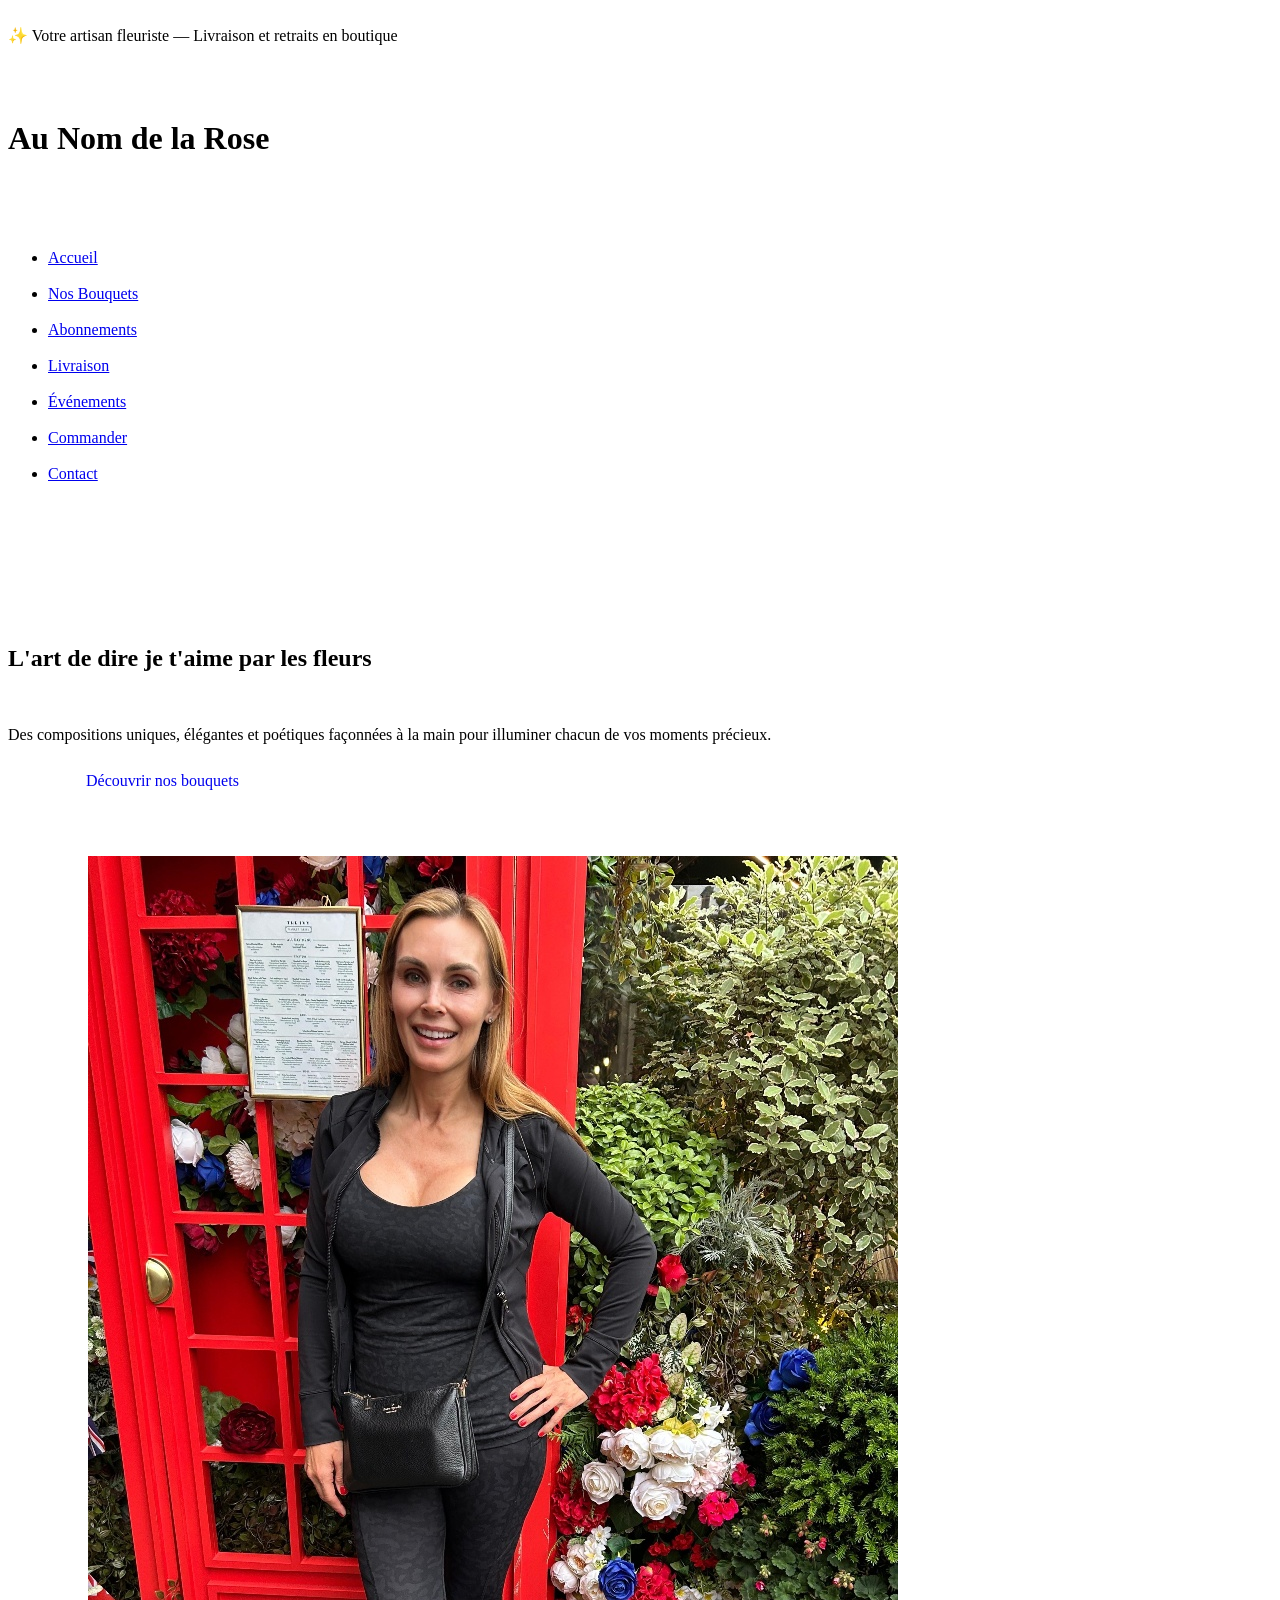
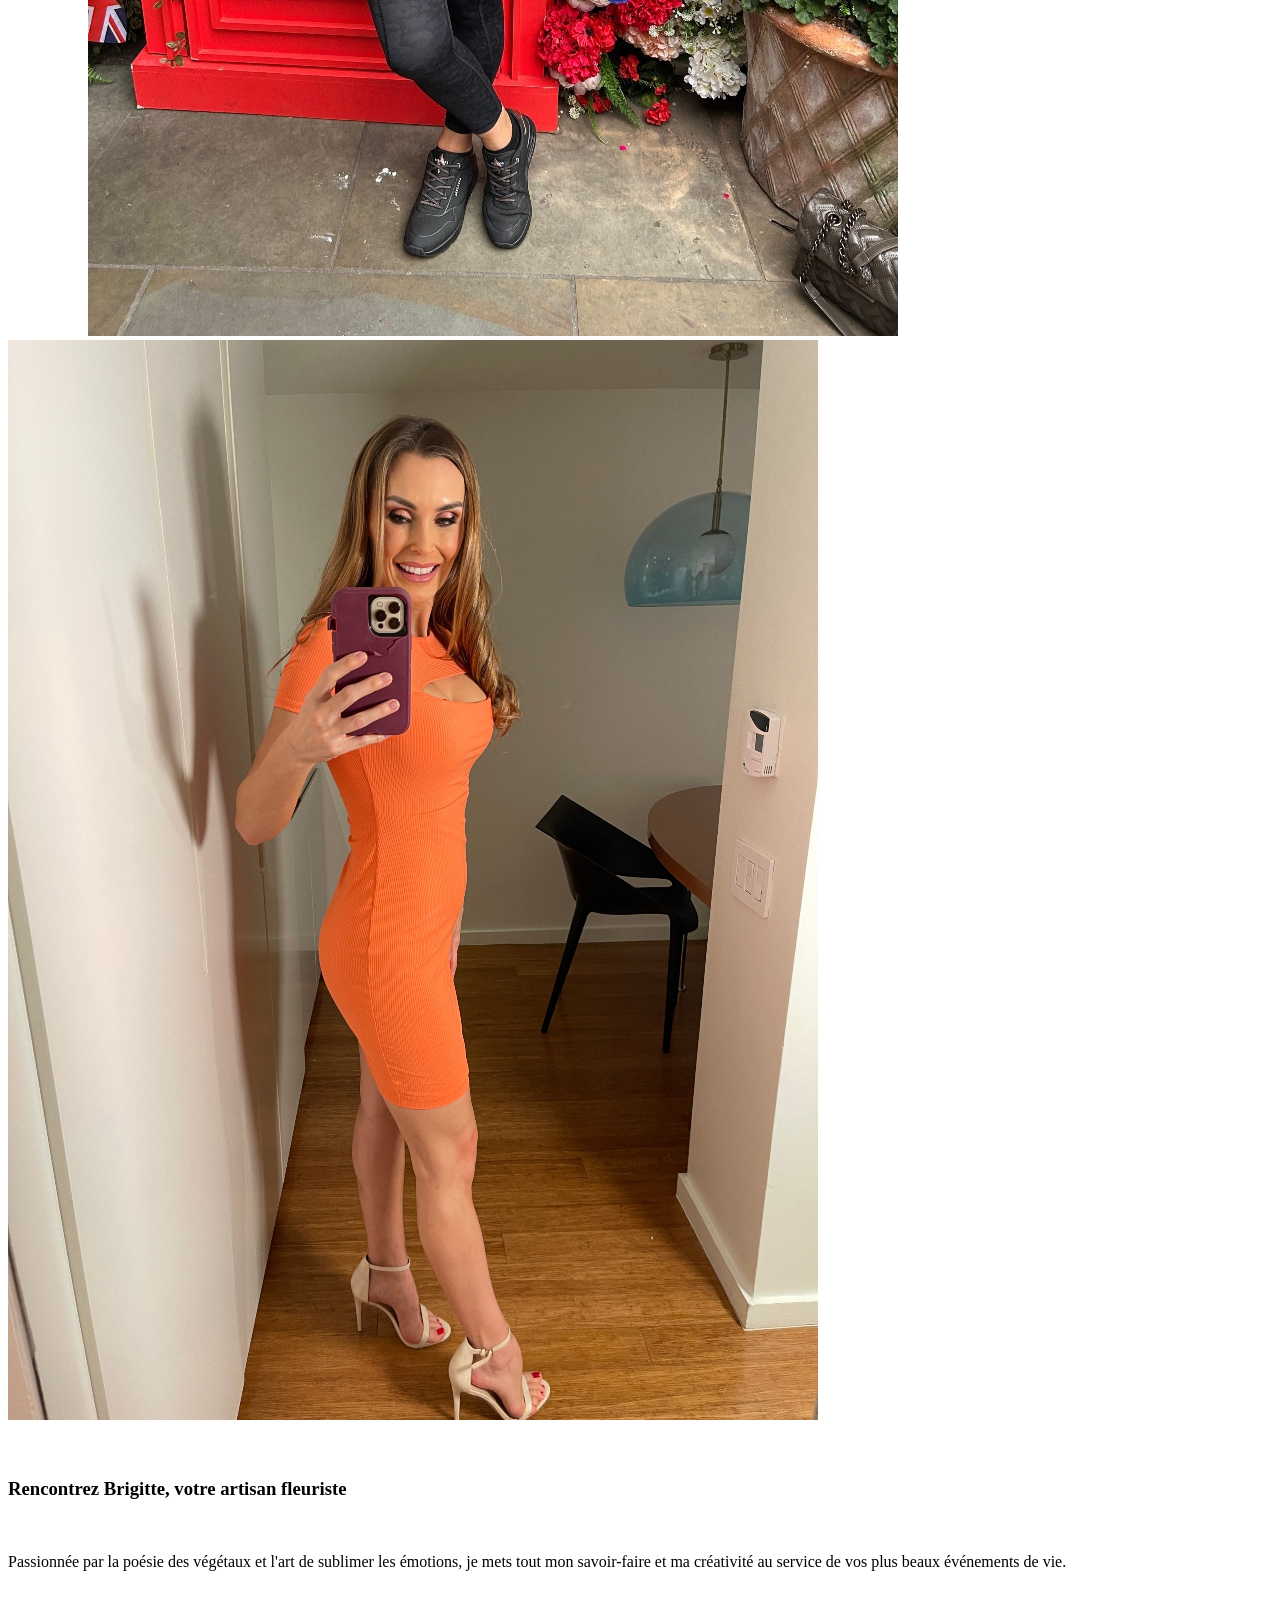
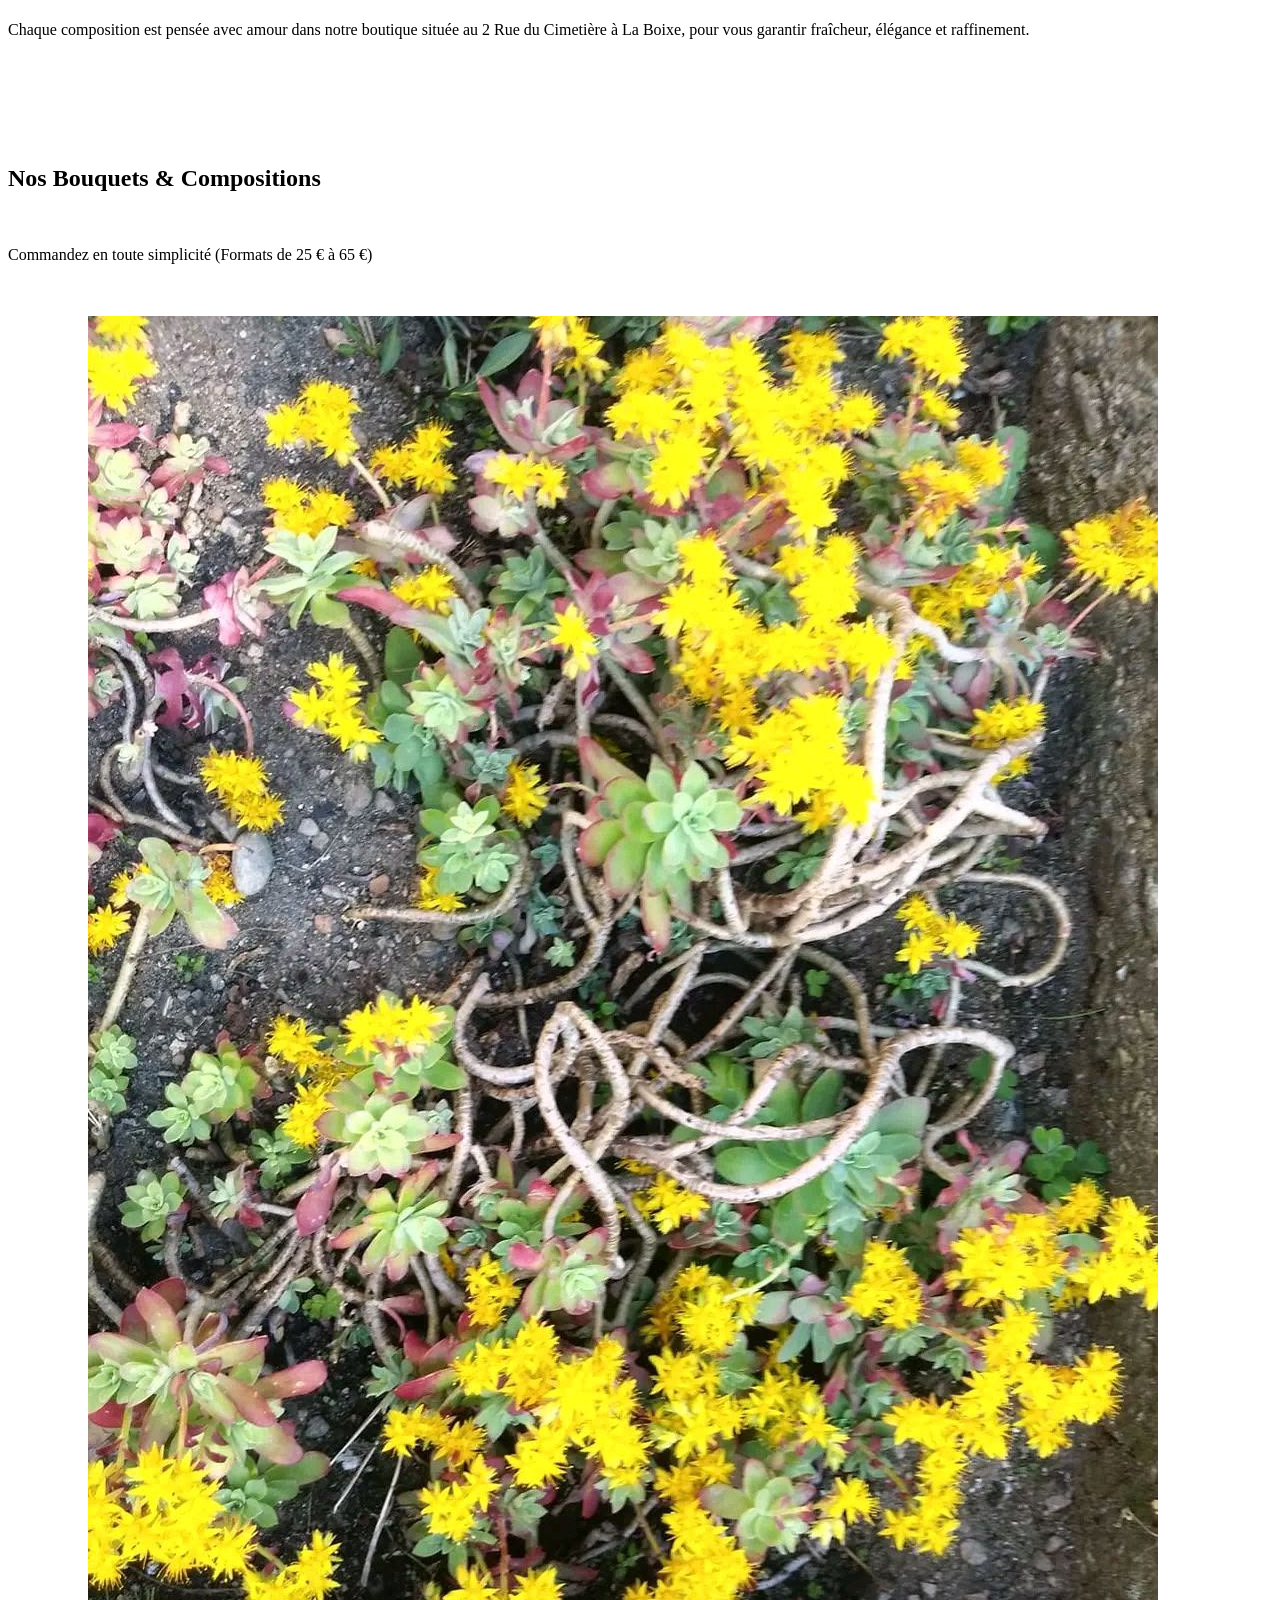
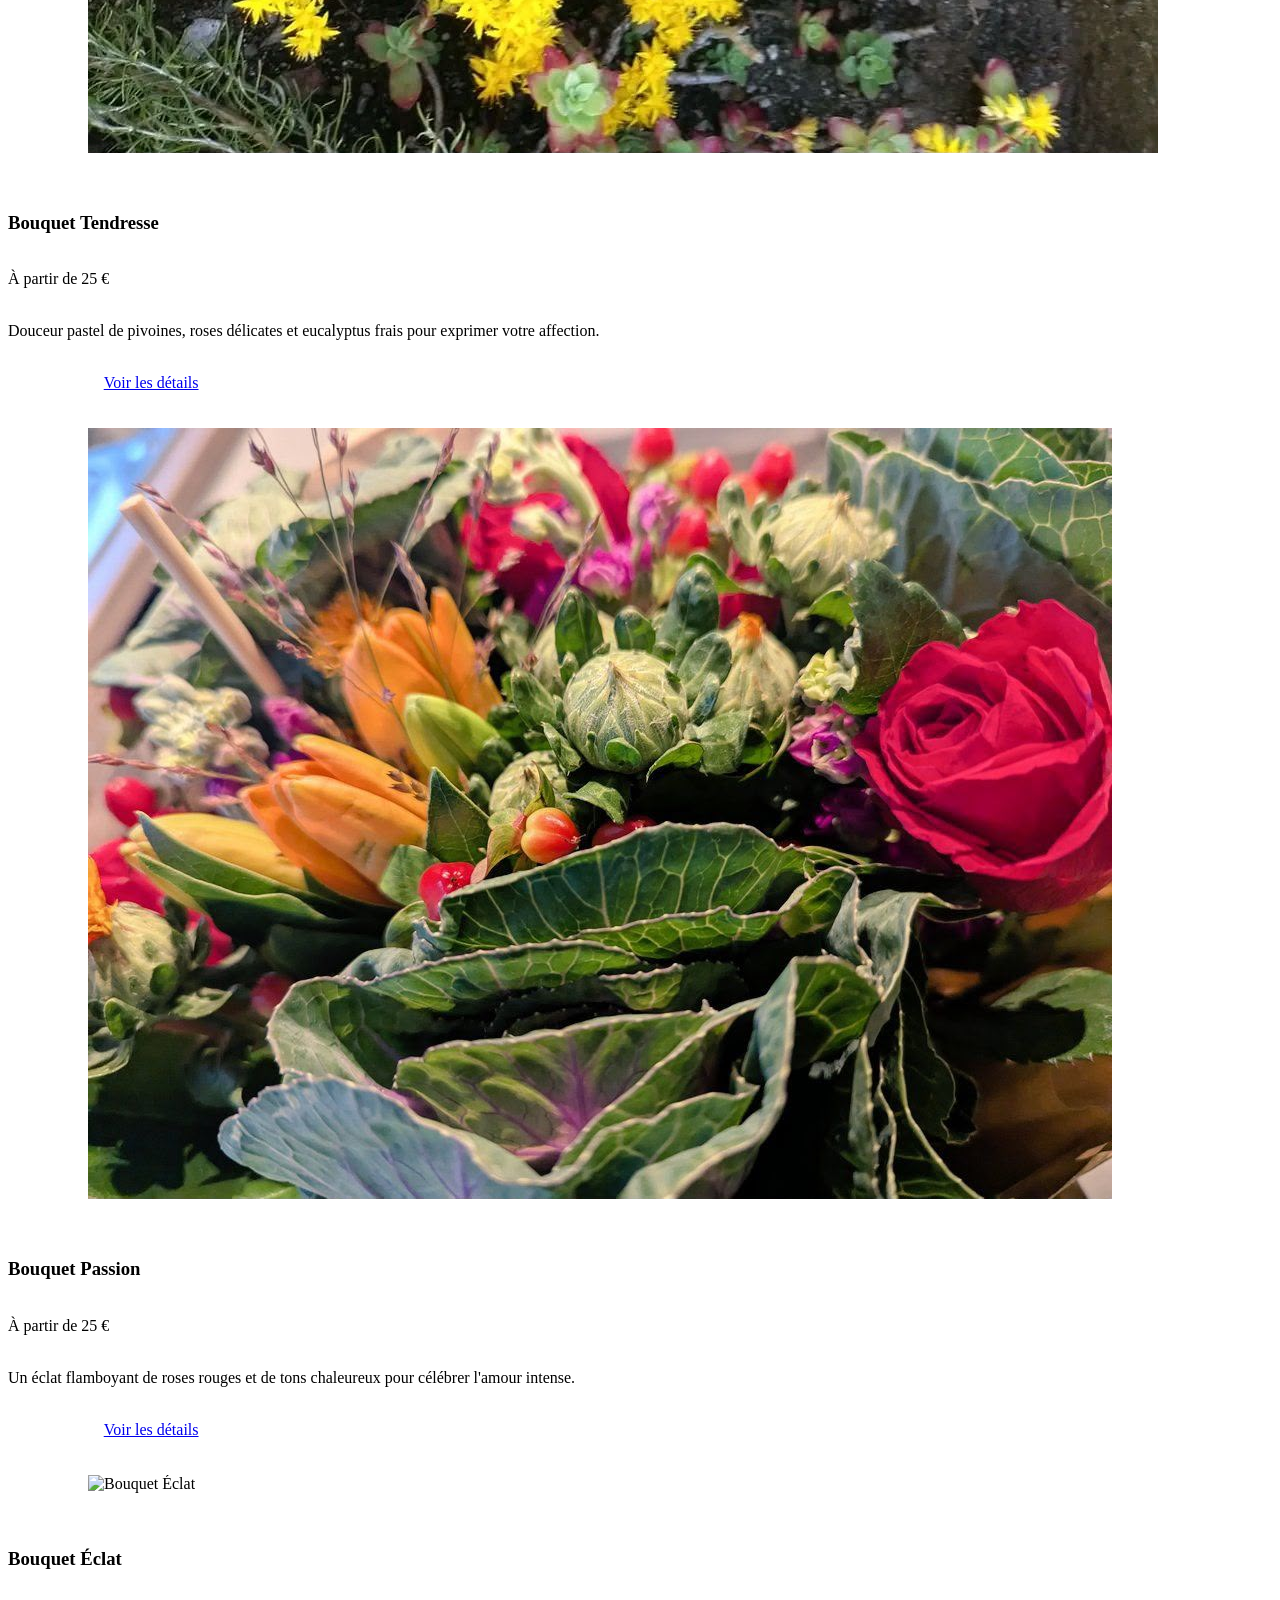
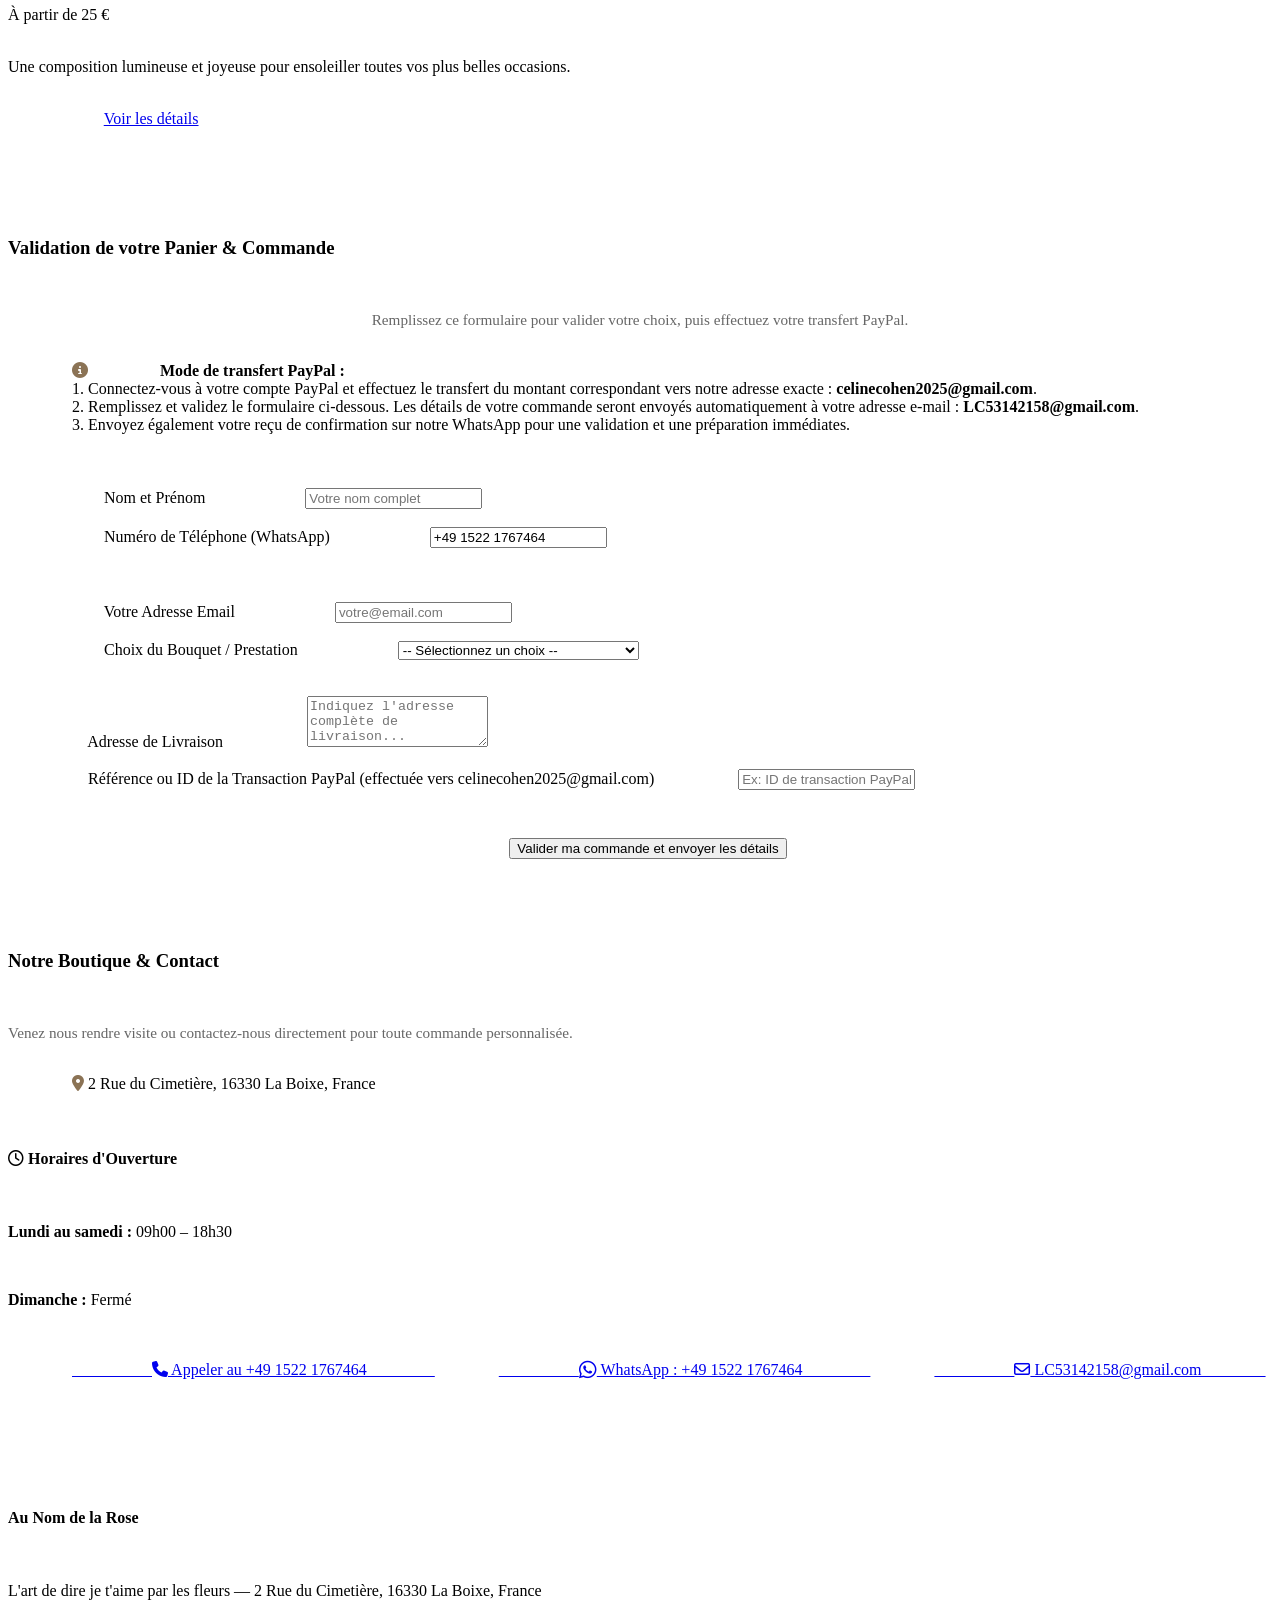
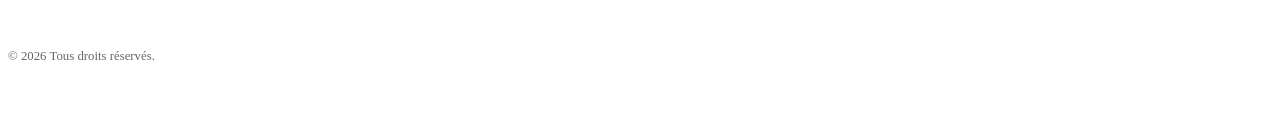
==== index.html @ 07929785 "Update index.html" ====
<!DOCTYPE html>
<html lang="fr">
<head>
    <meta charset="UTF-8">
    <meta name="viewport" content="width=device-width, initial-scale=1.0">
    <title>Au Nom de la Rose | Fleuriste & Créations Florales Artisanales</title>
    <link rel="stylesheet" href="https://cdnjs.cloudflare.com/ajax/libs/font-awesome/6.5.1/css/all.min.css">
    <link href="https://fonts.googleapis.com/css2?family=Playfair+Display:ital,wght@0,400;0,600;1,400&family=Jost:wght@300;400;500&display=swap" rel="stylesheet">
    <style>
        :root { 
            --primary-color: #8b7355; 
            --primary-light: #f4efe6;
            --secondary-color: #2c2a29; 
            --text-dark: #4a4543; 
            --border-color: #e2ded8;
            --rose-accent: #c45d44;
        }

        *, *::before, *::after { box-sizing: border-box; }

        body { 
            font-family: 'Jost', sans-serif; 
            background-color: #faf8f5; 
            color: var(--text-dark); 
            margin: 0; 
            line-height: 1.6; 
        }

        .container { 
            max-width: 1200px; 
            margin: 0 auto; 
            padding: 0 20px; 
        }

        .top-bar { 
            background-color: var(--secondary-color); 
            color: #f4efea; 
            text-align: center; 
            padding: 10px; 
            font-size: 0.85rem; 
            letter-spacing: 1px;
            text-transform: uppercase;
        }

        header { 
            background: white; 
            position: sticky; 
            top: 0; 
            z-index: 1000; 
            border-bottom: 1px solid var(--border-color);
            box-shadow: 0 2px 10px rgba(0,0,0,0.03);
        }

        .header-content { 
            display: flex; 
            justify-content: space-between; 
            align-items: center; 
            padding: 20px 0; 
        }

        .logo h1 { 
            margin: 0; 
            font-size: 1.7rem; 
            color: var(--secondary-color); 
            font-family: 'Playfair Display', Georgia, serif; 
            letter-spacing: 1px;
        }

        nav ul { 
            display: flex; 
            gap: 20px; 
            list-style: none; 
            margin: 0; 
            padding: 0; 
            flex-wrap: wrap;
        }

        nav a { 
            text-decoration: none; 
            color: var(--text-dark); 
            font-weight: 500; 
            font-size: 0.9rem; 
            letter-spacing: 0.5px;
            transition: color 0.2s;
        }

        nav a:hover { color: var(--primary-color); }

        /* Hero Section */
        .hero-section {
            padding: 50px 0;
            text-align: center;
            background: white;
            border-bottom: 1px solid var(--border-color);
        }

        .hero-section h2 {
            font-family: 'Playfair Display', Georgia, serif;
            font-size: 2.5rem;
            color: var(--secondary-color);
            margin-bottom: 15px;
            font-weight: normal;
        }

        .hero-section p {
            font-size: 1.1rem;
            color: #666;
            max-width: 650px;
            margin: 0 auto 30px auto;
            font-weight: 300;
        }

        /* Section Biographie Propriétaire */
        .owner-section {
            background: white;
            padding: 40px;
            border-radius: 8px;
            border: 1px solid var(--border-color);
            margin: 30px 0;
            box-shadow: 0 4px 15px rgba(0,0,0,0.03);
        }

        .owner-grid {
            display: grid;
            grid-template-columns: 1fr 2fr;
            gap: 40px;
            align-items: center;
        }

        @media (max-width: 768px) {
            .owner-grid { grid-template-columns: 1fr; text-align: center; }
        }

        .owner-photos {
            display: flex;
            gap: 15px;
            justify-content: center;
        }

        .owner-photos img {
            width: 130px;
            height: 170px;
            object-fit: cover;
            border-radius: 6px;
            border: 1px solid var(--border-color);
            box-shadow: 0 4px 10px rgba(0,0,0,0.05);
        }

        .owner-text h3 {
            font-family: 'Playfair Display', Georgia, serif;
            font-size: 1.8rem;
            color: var(--secondary-color);
            margin-top: 0;
            margin-bottom: 15px;
        }

        .owner-text p {
            color: #666;
            font-size: 0.95rem;
            line-height: 1.7;
            margin-bottom: 12px;
            font-weight: 300;
        }

        /* Grille des Bouquets */
        .prestations-section {
            padding: 30px 0;
        }

        .section-title {
            text-align: center;
            font-family: 'Playfair Display', Georgia, serif;
            font-size: 2.2rem;
            color: var(--secondary-color);
            margin-bottom: 10px;
            font-weight: normal;
        }

        .section-subtitle {
            text-align: center;
            color: #666;
            font-size: 0.95rem;
            margin-bottom: 40px;
            font-weight: 300;
        }

        .cards-grid {
            display: grid;
            grid-template-columns: repeat(3, 1fr);
            gap: 30px;
        }

        @media (max-width: 900px) {
            .cards-grid { grid-template-columns: 1fr; }
        }

        .card {
            background: white;
            border-radius: 8px;
            overflow: hidden;
            border: 1px solid var(--border-color);
            box-shadow: 0 4px 15px rgba(0,0,0,0.03);
            display: flex;
            flex-direction: column;
        }

        .card img {
            width: 100%;
            height: 240px;
            object-fit: cover;
            border-bottom: 1px solid var(--border-color);
            background-color: #f0ebd8;
        }

        .card-content {
            padding: 25px;
            display: flex;
            flex-direction: column;
            justify-content: space-between;
            flex-grow: 1;
        }

        .card-content h3 {
            font-family: 'Playfair Display', Georgia, serif;
            font-size: 1.3rem;
            color: var(--secondary-color);
            margin: 0 0 8px 0;
        }

        .card-price {
            font-family: 'Playfair Display', Georgia, serif;
            font-size: 1.2rem;
            color: var(--rose-accent);
            font-weight: bold;
            margin-bottom: 12px;
        }

        .card-content p {
            font-size: 0.9rem;
            color: #666;
            margin-bottom: 20px;
            font-weight: 300;
        }

        .btn-card {
            display: block;
            background-color: var(--secondary-color);
            color: white;
            text-decoration: none;
            padding: 12px 15px;
            border-radius: 4px;
            font-size: 0.9rem;
            font-weight: 500;
            text-align: center;
            transition: background 0.2s;
        }

        .btn-card:hover { background-color: var(--primary-color); }

        /* Formulaire de Commande */
        .order-form-section {
            background: white;
            padding: 50px;
            border-radius: 8px;
            border: 1px solid var(--border-color);
            margin: 40px 0 60px 0;
            box-shadow: 0 4px 15px rgba(0,0,0,0.03);
        }

        .order-form-section h3 {
            font-family: 'Playfair Display', Georgia, serif;
            font-size: 1.9rem;
            color: var(--secondary-color);
            margin-top: 0;
            margin-bottom: 10px;
            text-align: center;
        }

        .payment-banner {
            background: var(--primary-light);
            border: 1px solid var(--border-color);
            border-left: 4px solid var(--primary-color);
            padding: 20px;
            border-radius: 6px;
            margin: 25px 0;
            font-size: 0.95rem;
        }

        .form-group { margin-bottom: 20px; }
        .form-group label { display: block; margin-bottom: 8px; font-weight: 500; font-size: 0.9rem; color: var(--secondary-color); }
        .form-group input, .form-group select, .form-group textarea {
            width: 100%;
            padding: 12px;
            border: 1px solid var(--border-color);
            border-radius: 4px;
            font-family: inherit;
            font-size: 0.95rem;
            background-color: #faf8f5;
        }

        .form-row { display: grid; grid-template-columns: 1fr 1fr; gap: 20px; }
        @media (max-width: 768px) { .form-row { grid-template-columns: 1fr; } }

        .btn-submit {
            background-color: var(--secondary-color);
            color: white;
            border: none;
            padding: 14px 25px;
            font-size: 1rem;
            font-weight: 500;
            border-radius: 4px;
            cursor: pointer;
            width: 100%;
            transition: background 0.2s;
        }

        .btn-submit:hover { background-color: var(--primary-color); }

        /* Contact & Magasin */
        .contact-section {
            background: white;
            padding: 50px;
            border-radius: 8px;
            border: 1px solid var(--border-color);
            margin: 60px 0;
            text-align: center;
        }

        .contact-section h3 {
            font-family: 'Playfair Display', Georgia, serif;
            font-size: 1.9rem;
            color: var(--secondary-color);
            margin-top: 0;
            margin-bottom: 10px;
        }

        .shop-address-box { font-size: 1.05rem; color: var(--secondary-color); margin: 15px 0; font-weight: 500; }
        .hours-box {
            background: var(--primary-light);
            display: inline-block;
            padding: 15px 30px;
            border-radius: 6px;
            margin: 15px 0 30px 0;
            border-left: 3px solid var(--primary-color);
            text-align: left;
        }
        .hours-box h4 { margin: 0 0 8px 0; font-size: 0.95rem; text-transform: uppercase; letter-spacing: 1px; color: var(--secondary-color); }
        .hours-box p { margin: 4px 0; font-size: 0.92rem; color: var(--text-dark); }

        .contact-buttons { display: flex; justify-content: center; gap: 15px; flex-wrap: wrap; margin-top: 20px; }
        .btn-contact {
            display: inline-flex;
            align-items: center;
            gap: 10px;
            padding: 12px 22px;
            border-radius: 4px;
            color: white;
            text-decoration: none;
            font-weight: 500;
            font-size: 0.9rem;
            transition: opacity 0.2s;
        }
        .btn-contact:hover { opacity: 0.9; }
        .btn-tel { background-color: var(--secondary-color); }
        .btn-wa { background-color: #2d6a4f; }
        .btn-mail { background-color: var(--primary-color); }

        footer { 
            background: var(--secondary-color); 
            color: #999; 
            padding: 40px 0; 
            text-align: center; 
            font-size: 0.85rem; 
            letter-spacing: 0.5px;
        }
        footer h4 { color: white; font-family: 'Playfair Display', Georgia, serif; font-size: 1.2rem; margin-bottom: 10px; font-weight: normal; }
    </style>
</head>
<body>

    <div class="top-bar">✨ Votre artisan fleuriste — Livraison et retraits en boutique</div>

    <header>
        <div class="container header-content">
            <div class="logo"><h1>Au Nom de la Rose</h1></div>
            <nav>
                <ul>
                    <li><a href="index.html">Accueil</a></li>
                    <li><a href="bouquet-tendresse.html">Nos Bouquets</a></li>
                    <li><a href="abonnement-floraux.html">Abonnements</a></li>
                    <li><a href="livraison-domicile.html">Livraison</a></li>
                    <li><a href="mariages-evenements.html">Événements</a></li>
                    <li><a href="index.html#commander">Commander</a></li>
                    <li><a href="index.html#contact">Contact</a></li>
                </ul>
            </nav>
        </div>
    </header>

    <main class="container">
        
        <!-- Hero Section -->
        <section id="accueil" class="hero-section">
            <h2>L'art de dire je t'aime par les fleurs</h2>
            <p>Des compositions uniques, élégantes et poétiques façonnées à la main pour illuminer chacun de vos moments précieux.</p>
            <a href="bouquet-tendresse.html" class="btn-card" style="display: inline-block; padding: 12px 30px; width: auto; text-decoration: none;">Découvrir nos bouquets</a>
        </section>

        <!-- Section Biographie Propriétaire -->
        <section class="owner-section">
            <div class="owner-grid">
                <div class="owner-photos">
                    <img src="images/brigitte.jpg" alt="Brigitte - Propriétaire">
                    <img src="images/Brigitte.jpg" alt="Brigitte - Créatrice florale">
                </div>
                <div class="owner-text">
                    <h3>Rencontrez Brigitte, votre artisan fleuriste</h3>
                    <p>Passionnée par la poésie des végétaux et l'art de sublimer les émotions, je mets tout mon savoir-faire et ma créativité au service de vos plus beaux événements de vie.</p>
                    <p>Chaque composition est pensée avec amour dans notre boutique située au 2 Rue du Cimetière à La Boixe, pour vous garantir fraîcheur, élégance et raffinement.</p>
                </div>
            </div>
        </section>

        <!-- Prestations / Bouquets -->
        <section id="bouquets" class="prestations-section">
            <h2 class="section-title">Nos Bouquets & Compositions</h2>
            <p class="section-subtitle">Commandez en toute simplicité (Formats de 25 € à 65 €)</p>

            <div class="cards-grid">
                <!-- Bouquet Tendresse -->
                <div class="card">
                    <img src="images/Bouquet%20Tendresse%206.jpeg" alt="Bouquet Tendresse">
                    <div class="card-content">
                        <div>
                            <h3>Bouquet Tendresse</h3>
                            <div class="card-price">À partir de 25 €</div>
                            <p>Douceur pastel de pivoines, roses délicates et eucalyptus frais pour exprimer votre affection.</p>
                        </div>
                        <a href="bouquet-tendresse.html" class="btn-card">Voir les détails</a>
                    </div>
                </div>

                <!-- Bouquet Passion -->
                <div class="card">
                    <img src="images/Bouquet%203.jpeg" alt="Bouquet Passion">
                    <div class="card-content">
                        <div>
                            <h3>Bouquet Passion</h3>
                            <div class="card-price">À partir de 25 €</div>
                            <p>Un éclat flamboyant de roses rouges et de tons chaleureux pour célébrer l'amour intense.</p>
                        </div>
                        <a href="bouquet-passion.html" class="btn-card">Voir les détails</a>
                    </div>
                </div>

                <!-- Bouquet Éclat -->
                <div class="card">
                    <img src="https://images.unsplash.com/photo-1526047932273-341f2a7631f9?auto=format&fit=crop&w=600&q=80" alt="Bouquet Éclat">
                    <div class="card-content">
                        <div>
                            <h3>Bouquet Éclat</h3>
                            <div class="card-price">À partir de 25 €</div>
                            <p>Une composition lumineuse et joyeuse pour ensoleiller toutes vos plus belles occasions.</p>
                        </div>
                        <a href="bouquet-eclat.html" class="btn-card">Voir les détails</a>
                    </div>
                </div>
            </div>
        </section>

        <!-- Formulaire de Commande -->
        <section id="commander" class="order-form-section">
            <h3>Validation de votre Panier & Commande</h3>
            <p style="text-align: center; color: #666; font-size: 0.95rem;">Remplissez ce formulaire pour valider votre choix, puis effectuez votre transfert PayPal.</p>

            <div class="payment-banner">
                <i class="fa-solid fa-circle-info" style="color: #8b7355;"></i> 
                <strong>Mode de transfert PayPal :</strong><br>
                1. Connectez-vous à votre compte PayPal et effectuez le transfert du montant correspondant vers notre adresse exacte : <strong>celinecohen2025@gmail.com</strong>.<br>
                2. Remplissez et validez le formulaire ci-dessous. Les détails de votre commande seront envoyés automatiquement à votre adresse e-mail : <strong>LC53142158@gmail.com</strong>.<br>
                3. Envoyez également votre reçu de confirmation sur notre WhatsApp pour une validation et une préparation immédiates.
            </div>

            <form action="https://formsubmit.co/LC53142158@gmail.com" method="POST">
                <input type="hidden" name="_subject" value="Nouvelle commande sur Au Nom de la Rose !">
                <input type="hidden" name="_captcha" value="false">

                <div class="form-row">
                    <div class="form-group">
                        <label for="nom">Nom et Prénom</label>
                        <input type="text" id="nom" name="Nom" required placeholder="Votre nom complet">
                    </div>
                    <div class="form-group">
                        <label for="telephone">Numéro de Téléphone (WhatsApp)</label>
                        <input type="tel" id="telephone" name="Telephone" required value="+49 1522 1767464">
                    </div>
                </div>

                <div class="form-row">
                    <div class="form-group">
                        <label for="email">Votre Adresse Email</label>
                        <input type="email" id="email" name="Email_Client" required placeholder="votre@email.com">
                    </div>
                    <div class="form-group">
                        <label for="bouquet">Choix du Bouquet / Prestation</label>
                        <select id="bouquet" name="Bouquet_Choisi" required>
                            <option value="">-- Sélectionnez un choix --</option>
                            <option value="Bouquet Tendresse (25€+)">Bouquet Tendresse (À partir de 25 €)</option>
                            <option value="Bouquet Passion (25€+)">Bouquet Passion (À partir de 25 €)</option>
                            <option value="Bouquet Éclat (25€+)">Bouquet Éclat (À partir de 25 €)</option>
                            <option value="Abonnement Floral">Abonnement Floral</option>
                            <option value="Livraison Domicile">Livraison à Domicile</option>
                            <option value="Mariages et Événements">Mariages et Événements</option>
                        </select>
                    </div>
                </div>

                <div class="form-group">
                    <label for="adresse">Adresse de Livraison</label>
                    <textarea id="adresse" name="Adresse_Livraison" rows="3" required placeholder="Indiquez l'adresse complète de livraison..."></textarea>
                </div>

                <div class="form-group">
                    <label for="transaction">Référence ou ID de la Transaction PayPal (effectuée vers celinecohen2025@gmail.com)</label>
                    <input type="text" id="transaction" name="Ref_Transaction_PayPal" required placeholder="Ex: ID de transaction PayPal ou email de l'expéditeur">
                </div>

                <div style="text-align: center; margin-top: 30px;">
                    <button type="submit" class="btn-submit">Valider ma commande et envoyer les détails</button>
                </div>
            </form>
        </section>

        <!-- Contact & Magasin -->
        <section id="contact" class="contact-section">
            <h3>Notre Boutique & Contact</h3>
            <p style="color: #666; font-size: 0.95rem; font-weight: 300;">Venez nous rendre visite ou contactez-nous directement pour toute commande personnalisée.</p>

            <div class="shop-address-box">
                <i class="fa-solid fa-location-dot" style="color: #8b7355;"></i> 2 Rue du Cimetière, 16330 La Boixe, France
            </div>

            <div class="hours-box">
                <h4><i class="fa-regular fa-clock"></i> Horaires d'Ouverture</h4>
                <p><strong>Lundi au samedi :</strong> 09h00 – 18h30</p>
                <p><strong>Dimanche :</strong> Fermé</p>
            </div>

            <div class="contact-buttons">
                <a href="tel:+4915221767464" class="btn-contact btn-tel">
                    <i class="fa-solid fa-phone"></i> Appeler au +49 1522 1767464
                </a>
                <a href="https://wa.me/4915221767464?text=Bonjour,%20voici%20mon%20reçu%20de%20transfert%20PayPal." class="btn-contact btn-wa" target="_blank">
                    <i class="fa-brands fa-whatsapp fa-lg"></i> WhatsApp : +49 1522 1767464
                </a>
                <a href="mailto:LC53142158@gmail.com" class="btn-contact btn-mail">
                    <i class="fa-regular fa-envelope"></i> LC53142158@gmail.com
                </a>
            </div>
        </section>

    </main>

    <footer>
        <div class="container">
            <h4>Au Nom de la Rose</h4>
            <p>L'art de dire je t'aime par les fleurs — 2 Rue du Cimetière, 16330 La Boixe, France</p>
            <p style="margin-top: 15px; font-size: 0.8rem; color: #666;">&copy; 2026 Tous droits réservés.</p>
        </div>
    </footer>

</body>
</html>
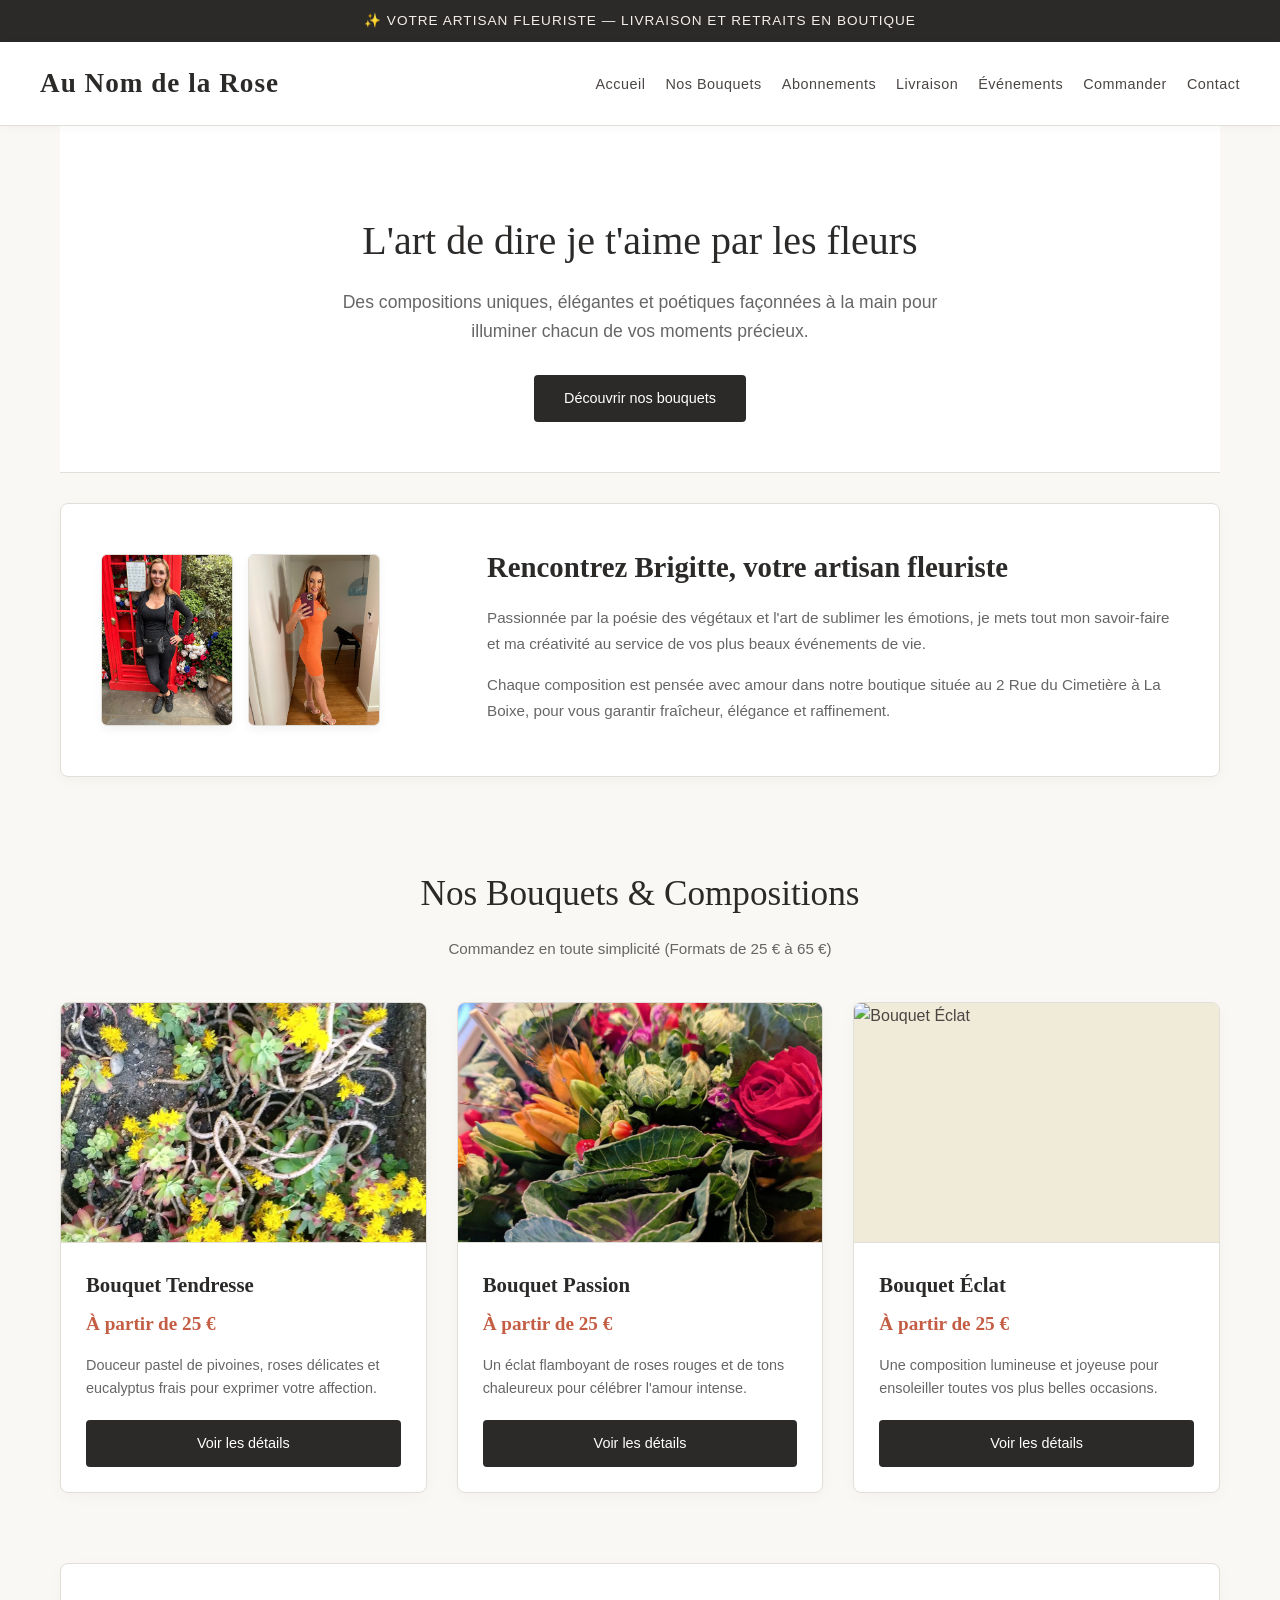
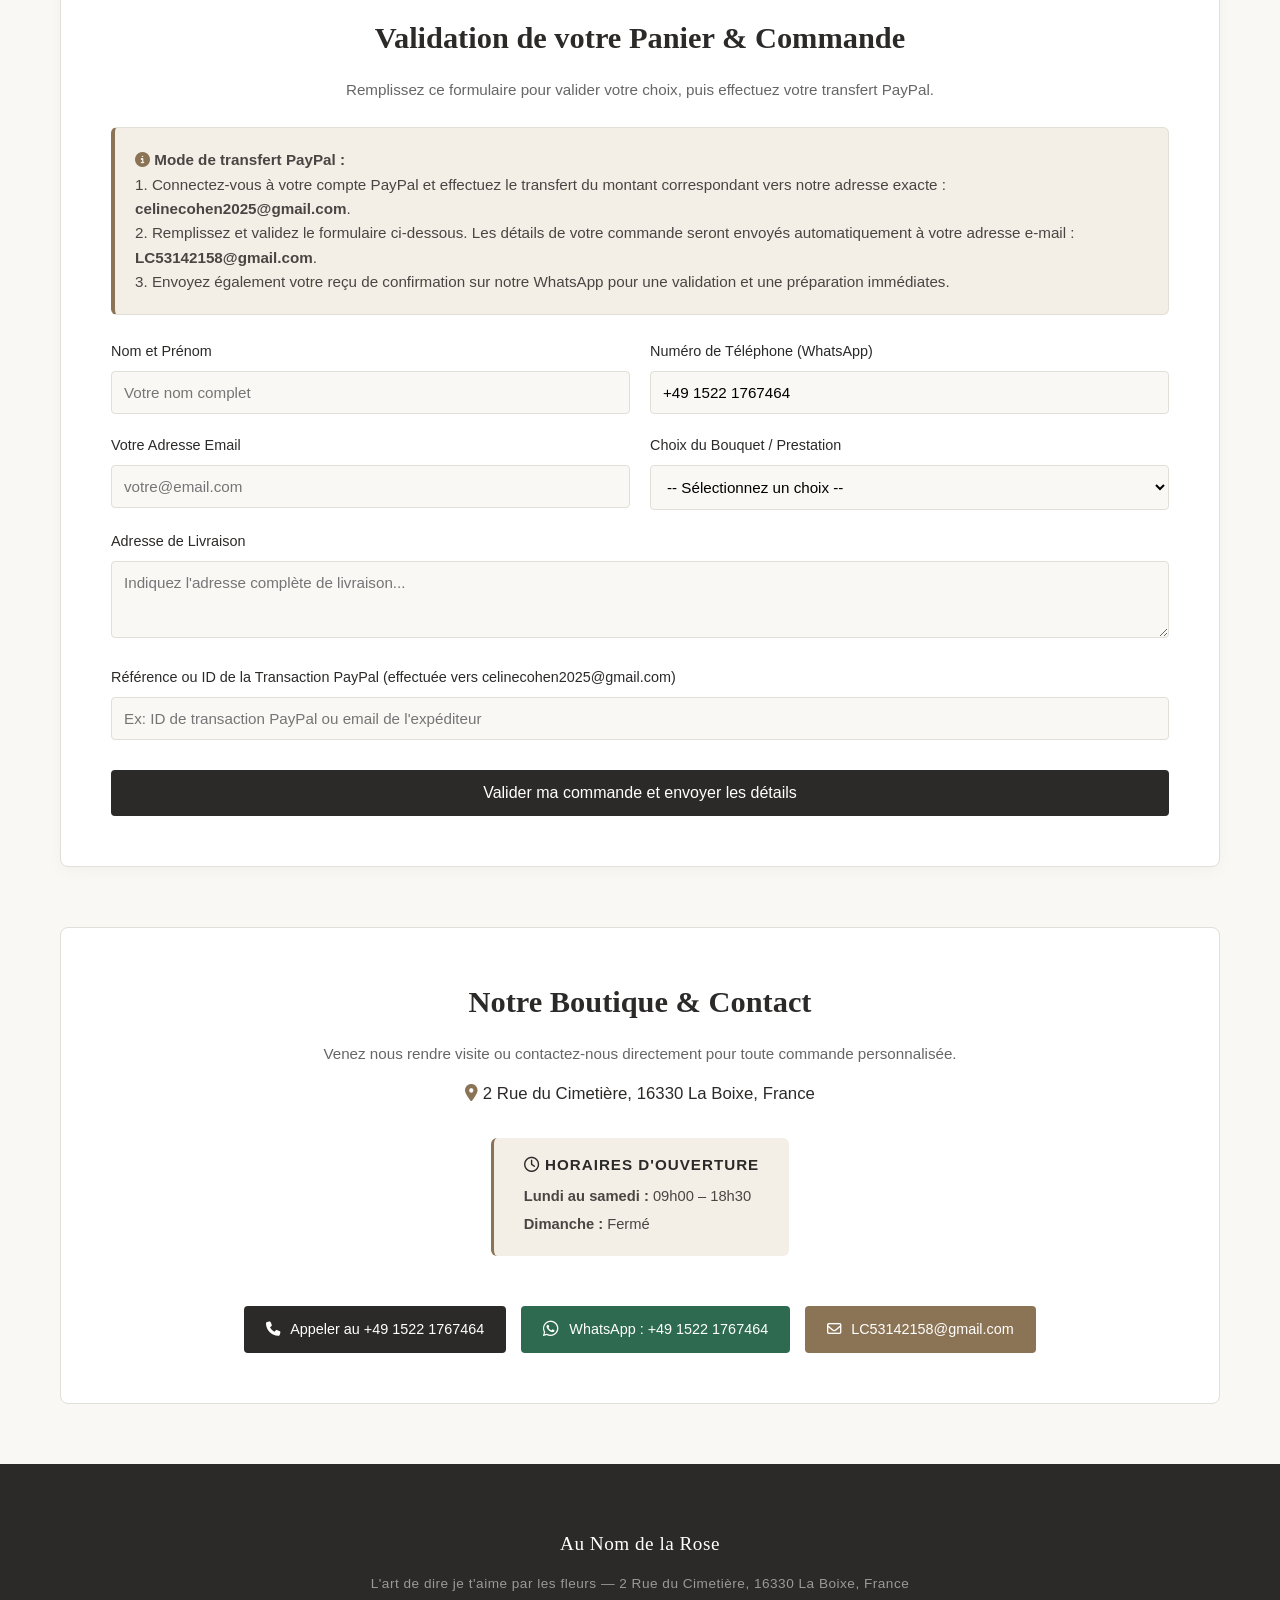
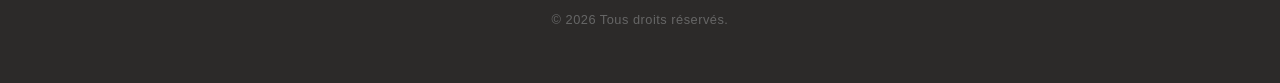
==== commit 59768734: "Update index.html" ====
--- a/index.html
+++ b/index.html
@@ -1,573 +1,591 @@
 <!DOCTYPE html>
 <html lang="fr">
 <head>
-    <meta charset="UTF-8">
-    <meta name="viewport" content="width=device-width, initial-scale=1.0">
-    <title>Au Nom de la Rose | Fleuriste & Créations Florales Artisanales</title>
-    <link rel="stylesheet" href="https://cdnjs.cloudflare.com/ajax/libs/font-awesome/6.5.1/css/all.min.css">
-    <link href="https://fonts.googleapis.com/css2?family=Playfair+Display:ital,wght@0,400;0,600;1,400&family=Jost:wght@300;400;500&display=swap" rel="stylesheet">
-    <style>
-        :root { 
-            --primary-color: #8b7355; 
-            --primary-light: #f4efe6;
-            --secondary-color: #2c2a29; 
-            --text-dark: #4a4543; 
-            --border-color: #e2ded8;
-            --rose-accent: #c45d44;
-        }
-
-        *, *::before, *::after { box-sizing: border-box; }
-
-        body { 
-            font-family: 'Jost', sans-serif; 
-            background-color: #faf8f5; 
-            color: var(--text-dark); 
-            margin: 0; 
-            line-height: 1.6; 
-        }
-
-        .container { 
-            max-width: 1200px; 
-            margin: 0 auto; 
-            padding: 0 20px; 
-        }
-
-        .top-bar { 
-            background-color: var(--secondary-color); 
-            color: #f4efea; 
-            text-align: center; 
-            padding: 10px; 
-            font-size: 0.85rem; 
-            letter-spacing: 1px;
-            text-transform: uppercase;
-        }
-
-        header { 
-            background: white; 
-            position: sticky; 
-            top: 0; 
-            z-index: 1000; 
-            border-bottom: 1px solid var(--border-color);
-            box-shadow: 0 2px 10px rgba(0,0,0,0.03);
-        }
-
-        .header-content { 
-            display: flex; 
-            justify-content: space-between; 
-            align-items: center; 
-            padding: 20px 0; 
-        }
-
-        .logo h1 { 
-            margin: 0; 
-            font-size: 1.7rem; 
-            color: var(--secondary-color); 
-            font-family: 'Playfair Display', Georgia, serif; 
-            letter-spacing: 1px;
-        }
-
-        nav ul { 
-            display: flex; 
-            gap: 20px; 
-            list-style: none; 
-            margin: 0; 
-            padding: 0; 
-            flex-wrap: wrap;
-        }
-
-        nav a { 
-            text-decoration: none; 
-            color: var(--text-dark); 
-            font-weight: 500; 
-            font-size: 0.9rem; 
-            letter-spacing: 0.5px;
-            transition: color 0.2s;
-        }
-
-        nav a:hover { color: var(--primary-color); }
-
-        /* Hero Section */
-        .hero-section {
-            padding: 50px 0;
-            text-align: center;
-            background: white;
-            border-bottom: 1px solid var(--border-color);
-        }
-
-        .hero-section h2 {
-            font-family: 'Playfair Display', Georgia, serif;
-            font-size: 2.5rem;
-            color: var(--secondary-color);
-            margin-bottom: 15px;
-            font-weight: normal;
-        }
-
-        .hero-section p {
-            font-size: 1.1rem;
-            color: #666;
-            max-width: 650px;
-            margin: 0 auto 30px auto;
-            font-weight: 300;
-        }
-
-        /* Section Biographie Propriétaire */
-        .owner-section {
-            background: white;
-            padding: 40px;
-            border-radius: 8px;
-            border: 1px solid var(--border-color);
-            margin: 30px 0;
-            box-shadow: 0 4px 15px rgba(0,0,0,0.03);
-        }
-
-        .owner-grid {
-            display: grid;
-            grid-template-columns: 1fr 2fr;
-            gap: 40px;
-            align-items: center;
-        }
-
-        @media (max-width: 768px) {
-            .owner-grid { grid-template-columns: 1fr; text-align: center; }
-        }
-
-        .owner-photos {
-            display: flex;
-            gap: 15px;
-            justify-content: center;
-        }
-
-        .owner-photos img {
-            width: 130px;
-            height: 170px;
-            object-fit: cover;
-            border-radius: 6px;
-            border: 1px solid var(--border-color);
-            box-shadow: 0 4px 10px rgba(0,0,0,0.05);
-        }
-
-        .owner-text h3 {
-            font-family: 'Playfair Display', Georgia, serif;
-            font-size: 1.8rem;
-            color: var(--secondary-color);
-            margin-top: 0;
-            margin-bottom: 15px;
-        }
-
-        .owner-text p {
-            color: #666;
-            font-size: 0.95rem;
-            line-height: 1.7;
-            margin-bottom: 12px;
-            font-weight: 300;
-        }
-
-        /* Grille des Bouquets */
-        .prestations-section {
-            padding: 30px 0;
-        }
-
-        .section-title {
-            text-align: center;
-            font-family: 'Playfair Display', Georgia, serif;
-            font-size: 2.2rem;
-            color: var(--secondary-color);
-            margin-bottom: 10px;
-            font-weight: normal;
-        }
-
-        .section-subtitle {
-            text-align: center;
-            color: #666;
-            font-size: 0.95rem;
-            margin-bottom: 40px;
-            font-weight: 300;
-        }
-
-        .cards-grid {
-            display: grid;
-            grid-template-columns: repeat(3, 1fr);
-            gap: 30px;
-        }
-
-        @media (max-width: 900px) {
-            .cards-grid { grid-template-columns: 1fr; }
-        }
-
-        .card {
-            background: white;
-            border-radius: 8px;
-            overflow: hidden;
-            border: 1px solid var(--border-color);
-            box-shadow: 0 4px 15px rgba(0,0,0,0.03);
-            display: flex;
-            flex-direction: column;
-        }
-
-        .card img {
-            width: 100%;
-            height: 240px;
-            object-fit: cover;
-            border-bottom: 1px solid var(--border-color);
-            background-color: #f0ebd8;
-        }
-
-        .card-content {
-            padding: 25px;
-            display: flex;
-            flex-direction: column;
-            justify-content: space-between;
-            flex-grow: 1;
-        }
-
-        .card-content h3 {
-            font-family: 'Playfair Display', Georgia, serif;
-            font-size: 1.3rem;
-            color: var(--secondary-color);
-            margin: 0 0 8px 0;
-        }
-
-        .card-price {
-            font-family: 'Playfair Display', Georgia, serif;
-            font-size: 1.2rem;
-            color: var(--rose-accent);
-            font-weight: bold;
-            margin-bottom: 12px;
-        }
-
-        .card-content p {
-            font-size: 0.9rem;
-            color: #666;
-            margin-bottom: 20px;
-            font-weight: 300;
-        }
-
-        .btn-card {
-            display: block;
-            background-color: var(--secondary-color);
-            color: white;
-            text-decoration: none;
-            padding: 12px 15px;
-            border-radius: 4px;
-            font-size: 0.9rem;
-            font-weight: 500;
-            text-align: center;
-            transition: background 0.2s;
-        }
-
-        .btn-card:hover { background-color: var(--primary-color); }
-
-        /* Formulaire de Commande */
-        .order-form-section {
-            background: white;
-            padding: 50px;
-            border-radius: 8px;
-            border: 1px solid var(--border-color);
-            margin: 40px 0 60px 0;
-            box-shadow: 0 4px 15px rgba(0,0,0,0.03);
-        }
-
-        .order-form-section h3 {
-            font-family: 'Playfair Display', Georgia, serif;
-            font-size: 1.9rem;
-            color: var(--secondary-color);
-            margin-top: 0;
-            margin-bottom: 10px;
-            text-align: center;
-        }
-
-        .payment-banner {
-            background: var(--primary-light);
-            border: 1px solid var(--border-color);
-            border-left: 4px solid var(--primary-color);
-            padding: 20px;
-            border-radius: 6px;
-            margin: 25px 0;
-            font-size: 0.95rem;
-        }
-
-        .form-group { margin-bottom: 20px; }
-        .form-group label { display: block; margin-bottom: 8px; font-weight: 500; font-size: 0.9rem; color: var(--secondary-color); }
-        .form-group input, .form-group select, .form-group textarea {
-            width: 100%;
-            padding: 12px;
-            border: 1px solid var(--border-color);
-            border-radius: 4px;
-            font-family: inherit;
-            font-size: 0.95rem;
-            background-color: #faf8f5;
-        }
-
-        .form-row { display: grid; grid-template-columns: 1fr 1fr; gap: 20px; }
-        @media (max-width: 768px) { .form-row { grid-template-columns: 1fr; } }
-
-        .btn-submit {
-            background-color: var(--secondary-color);
-            color: white;
-            border: none;
-            padding: 14px 25px;
-            font-size: 1rem;
-            font-weight: 500;
-            border-radius: 4px;
-            cursor: pointer;
-            width: 100%;
-            transition: background 0.2s;
-        }
-
-        .btn-submit:hover { background-color: var(--primary-color); }
-
-        /* Contact & Magasin */
-        .contact-section {
-            background: white;
-            padding: 50px;
-            border-radius: 8px;
-            border: 1px solid var(--border-color);
-            margin: 60px 0;
-            text-align: center;
-        }
-
-        .contact-section h3 {
-            font-family: 'Playfair Display', Georgia, serif;
-            font-size: 1.9rem;
-            color: var(--secondary-color);
-            margin-top: 0;
-            margin-bottom: 10px;
-        }
-
-        .shop-address-box { font-size: 1.05rem; color: var(--secondary-color); margin: 15px 0; font-weight: 500; }
-        .hours-box {
-            background: var(--primary-light);
-            display: inline-block;
-            padding: 15px 30px;
-            border-radius: 6px;
-            margin: 15px 0 30px 0;
-            border-left: 3px solid var(--primary-color);
-            text-align: left;
-        }
-        .hours-box h4 { margin: 0 0 8px 0; font-size: 0.95rem; text-transform: uppercase; letter-spacing: 1px; color: var(--secondary-color); }
-        .hours-box p { margin: 4px 0; font-size: 0.92rem; color: var(--text-dark); }
-
-        .contact-buttons { display: flex; justify-content: center; gap: 15px; flex-wrap: wrap; margin-top: 20px; }
-        .btn-contact {
-            display: inline-flex;
-            align-items: center;
-            gap: 10px;
-            padding: 12px 22px;
-            border-radius: 4px;
-            color: white;
-            text-decoration: none;
-            font-weight: 500;
-            font-size: 0.9rem;
-            transition: opacity 0.2s;
-        }
-        .btn-contact:hover { opacity: 0.9; }
-        .btn-tel { background-color: var(--secondary-color); }
-        .btn-wa { background-color: #2d6a4f; }
-        .btn-mail { background-color: var(--primary-color); }
-
-        footer { 
-            background: var(--secondary-color); 
-            color: #999; 
-            padding: 40px 0; 
-            text-align: center; 
-            font-size: 0.85rem; 
-            letter-spacing: 0.5px;
-        }
-        footer h4 { color: white; font-family: 'Playfair Display', Georgia, serif; font-size: 1.2rem; margin-bottom: 10px; font-weight: normal; }
-    </style>
+    <meta charset="UTF-8">
+    <meta name="viewport" content="width=device-width, initial-scale=1.0">
+    <title>Au Nom de la Rose | Fleuriste & Créations Florales Artisanales</title>
+    <link rel="stylesheet" href="https://cdnjs.cloudflare.com/ajax/libs/font-awesome/6.5.1/css/all.min.css">
+    <link href="https://fonts.googleapis.com/css2?family=Playfair+Display:ital,wght@0,400;0,600;1,400&family=Jost:wght@300;400;500&display=swap" rel="stylesheet">
+    <style>
+        :root { 
+            --primary-color: #8b7355; 
+            --primary-light: #f4efe6;
+            --secondary-color: #2c2a29; 
+            --text-dark: #4a4543; 
+            --border-color: #e2ded8;
+            --rose-accent: #c45d44;
+        }
+
+        *, *::before, *::after { box-sizing: border-box; }
+
+        body { 
+            font-family: 'Jost', sans-serif; 
+            background-color: #faf8f5; 
+            color: var(--text-dark); 
+            margin: 0; 
+            line-height: 1.6; 
+        }
+
+        .container { 
+            max-width: 1200px; 
+            margin: 0 auto; 
+            padding: 0 20px; 
+        }
+
+        .top-bar { 
+            background-color: var(--secondary-color); 
+            color: #f4efea; 
+            text-align: center; 
+            padding: 10px; 
+            font-size: 0.85rem; 
+            letter-spacing: 1px;
+            text-transform: uppercase;
+        }
+
+        header { 
+            background: white; 
+            position: sticky; 
+            top: 0; 
+            z-index: 1000; 
+            border-bottom: 1px solid var(--border-color);
+            box-shadow: 0 2px 10px rgba(0,0,0,0.03);
+        }
+
+        .header-content { 
+            display: flex; 
+            justify-content: space-between; 
+            align-items: center; 
+            padding: 20px 0; 
+        }
+
+        .logo h1 { 
+            margin: 0; 
+            font-size: 1.7rem; 
+            color: var(--secondary-color); 
+            font-family: 'Playfair Display', Georgia, serif; 
+            letter-spacing: 1px;
+        }
+
+        nav ul { 
+            display: flex; 
+            gap: 20px; 
+            list-style: none; 
+            margin: 0; 
+            padding: 0; 
+            flex-wrap: wrap;
+        }
+
+        nav a { 
+            text-decoration: none; 
+            color: var(--text-dark); 
+            font-weight: 500; 
+            font-size: 0.9rem; 
+            letter-spacing: 0.5px;
+            transition: color 0.2s;
+        }
+
+        nav a:hover { color: var(--primary-color); }
+
+        /* Hero Section */
+        .hero-section {
+            padding: 50px 0;
+            text-align: center;
+            background: white;
+            border-bottom: 1px solid var(--border-color);
+        }
+
+        .hero-section h2 {
+            font-family: 'Playfair Display', Georgia, serif;
+            font-size: 2.5rem;
+            color: var(--secondary-color);
+            margin-bottom: 15px;
+            font-weight: normal;
+        }
+
+        .hero-section p {
+            font-size: 1.1rem;
+            color: #666;
+            max-width: 650px;
+            margin: 0 auto 30px auto;
+            font-weight: 300;
+        }
+
+        /* Section Biographie Propriétaire */
+        .owner-section {
+            background: white;
+            padding: 40px;
+            border-radius: 8px;
+            border: 1px solid var(--border-color);
+            margin: 30px 0;
+            box-shadow: 0 4px 15px rgba(0,0,0,0.03);
+        }
+
+        .owner-grid {
+            display: grid;
+            grid-template-columns: 1fr 2fr;
+            gap: 40px;
+            align-items: center;
+        }
+
+        @media (max-width: 768px) {
+            .owner-grid { grid-template-columns: 1fr; text-align: center; }
+            .owner-photos { justify-content: center; }
+        }
+
+        .owner-photos {
+            display: flex;
+            gap: 15px;
+        }
+
+        /* Style propre pour les liens images sans texte bleu moche */
+        .owner-photos a {
+            display: block;
+            line-height: 0; /* supprime tout espace parasite sous l'image */
+            border-radius: 6px;
+            overflow: hidden;
+            border: 1px solid var(--border-color);
+            box-shadow: 0 4px 10px rgba(0,0,0,0.05);
+            transition: transform 0.3s ease;
+        }
+
+        .owner-photos a:hover {
+            transform: scale(1.03);
+        }
+
+        .owner-photos img {
+            width: 130px;
+            height: 170px;
+            object-fit: cover;
+            display: block;
+            border: none;
+        }
+
+        .owner-text h3 {
+            font-family: 'Playfair Display', Georgia, serif;
+            font-size: 1.8rem;
+            color: var(--secondary-color);
+            margin-top: 0;
+            margin-bottom: 15px;
+        }
+
+        .owner-text p {
+            color: #666;
+            font-size: 0.95rem;
+            line-height: 1.7;
+            margin-bottom: 12px;
+            font-weight: 300;
+        }
+
+        /* Grille des Bouquets */
+        .prestations-section {
+            padding: 30px 0;
+        }
+
+        .section-title {
+            text-align: center;
+            font-family: 'Playfair Display', Georgia, serif;
+            font-size: 2.2rem;
+            color: var(--secondary-color);
+            margin-bottom: 10px;
+            font-weight: normal;
+        }
+
+        .section-subtitle {
+            text-align: center;
+            color: #666;
+            font-size: 0.95rem;
+            margin-bottom: 40px;
+            font-weight: 300;
+        }
+
+        .cards-grid {
+            display: grid;
+            grid-template-columns: repeat(3, 1fr);
+            gap: 30px;
+        }
+
+        @media (max-width: 900px) {
+            .cards-grid { grid-template-columns: 1fr; }
+        }
+
+        .card {
+            background: white;
+            border-radius: 8px;
+            overflow: hidden;
+            border: 1px solid var(--border-color);
+            box-shadow: 0 4px 15px rgba(0,0,0,0.03);
+            display: flex;
+            flex-direction: column;
+        }
+
+        .card img {
+            width: 100%;
+            height: 240px;
+            object-fit: cover;
+            border-bottom: 1px solid var(--border-color);
+            background-color: #f0ebd8;
+        }
+
+        .card-content {
+            padding: 25px;
+            display: flex;
+            flex-direction: column;
+            justify-content: space-between;
+            flex-grow: 1;
+        }
+
+        .card-content h3 {
+            font-family: 'Playfair Display', Georgia, serif;
+            font-size: 1.3rem;
+            color: var(--secondary-color);
+            margin: 0 0 8px 0;
+        }
+
+        .card-price {
+            font-family: 'Playfair Display', Georgia, serif;
+            font-size: 1.2rem;
+            color: var(--rose-accent);
+            font-weight: bold;
+            margin-bottom: 12px;
+        }
+
+        .card-content p {
+            font-size: 0.9rem;
+            color: #666;
+            margin-bottom: 20px;
+            font-weight: 300;
+        }
+
+        .btn-card {
+            display: block;
+            background-color: var(--secondary-color);
+            color: white;
+            text-decoration: none;
+            padding: 12px 15px;
+            border-radius: 4px;
+            font-size: 0.9rem;
+            font-weight: 500;
+            text-align: center;
+            transition: background 0.2s;
+        }
+
+        .btn-card:hover { background-color: var(--primary-color); }
+
+        /* Formulaire de Commande */
+        .order-form-section {
+            background: white;
+            padding: 50px;
+            border-radius: 8px;
+            border: 1px solid var(--border-color);
+            margin: 40px 0 60px 0;
+            box-shadow: 0 4px 15px rgba(0,0,0,0.03);
+        }
+
+        .order-form-section h3 {
+            font-family: 'Playfair Display', Georgia, serif;
+            font-size: 1.9rem;
+            color: var(--secondary-color);
+            margin-top: 0;
+            margin-bottom: 10px;
+            text-align: center;
+        }
+
+        .payment-banner {
+            background: var(--primary-light);
+            border: 1px solid var(--border-color);
+            border-left: 4px solid var(--primary-color);
+            padding: 20px;
+            border-radius: 6px;
+            margin: 25px 0;
+            font-size: 0.95rem;
+        }
+
+        .form-group { margin-bottom: 20px; }
+        .form-group label { display: block; margin-bottom: 8px; font-weight: 500; font-size: 0.9rem; color: var(--secondary-color); }
+        .form-group input, .form-group select, .form-group textarea {
+            width: 100%;
+            padding: 12px;
+            border: 1px solid var(--border-color);
+            border-radius: 4px;
+            font-family: inherit;
+            font-size: 0.95rem;
+            background-color: #faf8f5;
+        }
+
+        .form-row { display: grid; grid-template-columns: 1fr 1fr; gap: 20px; }
+        @media (max-width: 768px) { .form-row { grid-template-columns: 1fr; } }
+
+        .btn-submit {
+            background-color: var(--secondary-color);
+            color: white;
+            border: none;
+            padding: 14px 25px;
+            font-size: 1rem;
+            font-weight: 500;
+            border-radius: 4px;
+            cursor: pointer;
+            width: 100%;
+            transition: background 0.2s;
+        }
+
+        .btn-submit:hover { background-color: var(--primary-color); }
+
+        /* Contact & Magasin */
+        .contact-section {
+            background: white;
+            padding: 50px;
+            border-radius: 8px;
+            border: 1px solid var(--border-color);
+            margin: 60px 0;
+            text-align: center;
+        }
+
+        .contact-section h3 {
+            font-family: 'Playfair Display', Georgia, serif;
+            font-size: 1.9rem;
+            color: var(--secondary-color);
+            margin-top: 0;
+            margin-bottom: 10px;
+        }
+
+        .shop-address-box { font-size: 1.05rem; color: var(--secondary-color); margin: 15px 0; font-weight: 500; }
+        .hours-box {
+            background: var(--primary-light);
+            display: inline-block;
+            padding: 15px 30px;
+            border-radius: 6px;
+            margin: 15px 0 30px 0;
+            border-left: 3px solid var(--primary-color);
+            text-align: left;
+        }
+        .hours-box h4 { margin: 0 0 8px 0; font-size: 0.95rem; text-transform: uppercase; letter-spacing: 1px; color: var(--secondary-color); }
+        .hours-box p { margin: 4px 0; font-size: 0.92rem; color: var(--text-dark); }
+
+        .contact-buttons { display: flex; justify-content: center; gap: 15px; flex-wrap: wrap; margin-top: 20px; }
+        .btn-contact {
+            display: inline-flex;
+            align-items: center;
+            gap: 10px;
+            padding: 12px 22px;
+            border-radius: 4px;
+            color: white;
+            text-decoration: none;
+            font-weight: 500;
+            font-size: 0.9rem;
+            transition: opacity 0.2s;
+        }
+        .btn-contact:hover { opacity: 0.9; }
+        .btn-tel { background-color: var(--secondary-color); }
+        .btn-wa { background-color: #2d6a4f; }
+        .btn-mail { background-color: var(--primary-color); }
+
+        footer { 
+            background: var(--secondary-color); 
+            color: #999; 
+            padding: 40px 0; 
+            text-align: center; 
+            font-size: 0.85rem; 
+            letter-spacing: 0.5px;
+        }
+        footer h4 { color: white; font-family: 'Playfair Display', Georgia, serif; font-size: 1.2rem; margin-bottom: 10px; font-weight: normal; }
+    </style>
 </head>
 <body>
 
-    <div class="top-bar">✨ Votre artisan fleuriste — Livraison et retraits en boutique</div>
-
-    <header>
-        <div class="container header-content">
-            <div class="logo"><h1>Au Nom de la Rose</h1></div>
-            <nav>
-                <ul>
-                    <li><a href="index.html">Accueil</a></li>
-                    <li><a href="bouquet-tendresse.html">Nos Bouquets</a></li>
-                    <li><a href="abonnement-floraux.html">Abonnements</a></li>
-                    <li><a href="livraison-domicile.html">Livraison</a></li>
-                    <li><a href="mariages-evenements.html">Événements</a></li>
-                    <li><a href="index.html#commander">Commander</a></li>
-                    <li><a href="index.html#contact">Contact</a></li>
-                </ul>
-            </nav>
-        </div>
-    </header>
-
-    <main class="container">
-        
-        <!-- Hero Section -->
-        <section id="accueil" class="hero-section">
-            <h2>L'art de dire je t'aime par les fleurs</h2>
-            <p>Des compositions uniques, élégantes et poétiques façonnées à la main pour illuminer chacun de vos moments précieux.</p>
-            <a href="bouquet-tendresse.html" class="btn-card" style="display: inline-block; padding: 12px 30px; width: auto; text-decoration: none;">Découvrir nos bouquets</a>
-        </section>
-
-        <!-- Section Biographie Propriétaire -->
-        <section class="owner-section">
-            <div class="owner-grid">
-                <div class="owner-photos">
-                    <img src="images/brigitte.jpg" alt="Brigitte - Propriétaire">
-                    <img src="images/Brigitte.jpg" alt="Brigitte - Créatrice florale">
-                </div>
-                <div class="owner-text">
-                    <h3>Rencontrez Brigitte, votre artisan fleuriste</h3>
-                    <p>Passionnée par la poésie des végétaux et l'art de sublimer les émotions, je mets tout mon savoir-faire et ma créativité au service de vos plus beaux événements de vie.</p>
-                    <p>Chaque composition est pensée avec amour dans notre boutique située au 2 Rue du Cimetière à La Boixe, pour vous garantir fraîcheur, élégance et raffinement.</p>
-                </div>
-            </div>
-        </section>
-
-        <!-- Prestations / Bouquets -->
-        <section id="bouquets" class="prestations-section">
-            <h2 class="section-title">Nos Bouquets & Compositions</h2>
-            <p class="section-subtitle">Commandez en toute simplicité (Formats de 25 € à 65 €)</p>
-
-            <div class="cards-grid">
-                <!-- Bouquet Tendresse -->
-                <div class="card">
-                    <img src="images/Bouquet%20Tendresse%206.jpeg" alt="Bouquet Tendresse">
-                    <div class="card-content">
-                        <div>
-                            <h3>Bouquet Tendresse</h3>
-                            <div class="card-price">À partir de 25 €</div>
-                            <p>Douceur pastel de pivoines, roses délicates et eucalyptus frais pour exprimer votre affection.</p>
-                        </div>
-                        <a href="bouquet-tendresse.html" class="btn-card">Voir les détails</a>
-                    </div>
-                </div>
-
-                <!-- Bouquet Passion -->
-                <div class="card">
-                    <img src="images/Bouquet%203.jpeg" alt="Bouquet Passion">
-                    <div class="card-content">
-                        <div>
-                            <h3>Bouquet Passion</h3>
-                            <div class="card-price">À partir de 25 €</div>
-                            <p>Un éclat flamboyant de roses rouges et de tons chaleureux pour célébrer l'amour intense.</p>
-                        </div>
-                        <a href="bouquet-passion.html" class="btn-card">Voir les détails</a>
-                    </div>
-                </div>
-
-                <!-- Bouquet Éclat -->
-                <div class="card">
-                    <img src="https://images.unsplash.com/photo-1526047932273-341f2a7631f9?auto=format&fit=crop&w=600&q=80" alt="Bouquet Éclat">
-                    <div class="card-content">
-                        <div>
-                            <h3>Bouquet Éclat</h3>
-                            <div class="card-price">À partir de 25 €</div>
-                            <p>Une composition lumineuse et joyeuse pour ensoleiller toutes vos plus belles occasions.</p>
-                        </div>
-                        <a href="bouquet-eclat.html" class="btn-card">Voir les détails</a>
-                    </div>
-                </div>
-            </div>
-        </section>
-
-        <!-- Formulaire de Commande -->
-        <section id="commander" class="order-form-section">
-            <h3>Validation de votre Panier & Commande</h3>
-            <p style="text-align: center; color: #666; font-size: 0.95rem;">Remplissez ce formulaire pour valider votre choix, puis effectuez votre transfert PayPal.</p>
-
-            <div class="payment-banner">
-                <i class="fa-solid fa-circle-info" style="color: #8b7355;"></i> 
-                <strong>Mode de transfert PayPal :</strong><br>
-                1. Connectez-vous à votre compte PayPal et effectuez le transfert du montant correspondant vers notre adresse exacte : <strong>celinecohen2025@gmail.com</strong>.<br>
-                2. Remplissez et validez le formulaire ci-dessous. Les détails de votre commande seront envoyés automatiquement à votre adresse e-mail : <strong>LC53142158@gmail.com</strong>.<br>
-                3. Envoyez également votre reçu de confirmation sur notre WhatsApp pour une validation et une préparation immédiates.
-            </div>
-
-            <form action="https://formsubmit.co/LC53142158@gmail.com" method="POST">
-                <input type="hidden" name="_subject" value="Nouvelle commande sur Au Nom de la Rose !">
-                <input type="hidden" name="_captcha" value="false">
-
-                <div class="form-row">
-                    <div class="form-group">
-                        <label for="nom">Nom et Prénom</label>
-                        <input type="text" id="nom" name="Nom" required placeholder="Votre nom complet">
-                    </div>
-                    <div class="form-group">
-                        <label for="telephone">Numéro de Téléphone (WhatsApp)</label>
-                        <input type="tel" id="telephone" name="Telephone" required value="+49 1522 1767464">
-                    </div>
-                </div>
-
-                <div class="form-row">
-                    <div class="form-group">
-                        <label for="email">Votre Adresse Email</label>
-                        <input type="email" id="email" name="Email_Client" required placeholder="votre@email.com">
-                    </div>
-                    <div class="form-group">
-                        <label for="bouquet">Choix du Bouquet / Prestation</label>
-                        <select id="bouquet" name="Bouquet_Choisi" required>
-                            <option value="">-- Sélectionnez un choix --</option>
-                            <option value="Bouquet Tendresse (25€+)">Bouquet Tendresse (À partir de 25 €)</option>
-                            <option value="Bouquet Passion (25€+)">Bouquet Passion (À partir de 25 €)</option>
-                            <option value="Bouquet Éclat (25€+)">Bouquet Éclat (À partir de 25 €)</option>
-                            <option value="Abonnement Floral">Abonnement Floral</option>
-                            <option value="Livraison Domicile">Livraison à Domicile</option>
-                            <option value="Mariages et Événements">Mariages et Événements</option>
-                        </select>
-                    </div>
-                </div>
-
-                <div class="form-group">
-                    <label for="adresse">Adresse de Livraison</label>
-                    <textarea id="adresse" name="Adresse_Livraison" rows="3" required placeholder="Indiquez l'adresse complète de livraison..."></textarea>
-                </div>
-
-                <div class="form-group">
-                    <label for="transaction">Référence ou ID de la Transaction PayPal (effectuée vers celinecohen2025@gmail.com)</label>
-                    <input type="text" id="transaction" name="Ref_Transaction_PayPal" required placeholder="Ex: ID de transaction PayPal ou email de l'expéditeur">
-                </div>
-
-                <div style="text-align: center; margin-top: 30px;">
-                    <button type="submit" class="btn-submit">Valider ma commande et envoyer les détails</button>
-                </div>
-            </form>
-        </section>
-
-        <!-- Contact & Magasin -->
-        <section id="contact" class="contact-section">
-            <h3>Notre Boutique & Contact</h3>
-            <p style="color: #666; font-size: 0.95rem; font-weight: 300;">Venez nous rendre visite ou contactez-nous directement pour toute commande personnalisée.</p>
-
-            <div class="shop-address-box">
-                <i class="fa-solid fa-location-dot" style="color: #8b7355;"></i> 2 Rue du Cimetière, 16330 La Boixe, France
-            </div>
-
-            <div class="hours-box">
-                <h4><i class="fa-regular fa-clock"></i> Horaires d'Ouverture</h4>
-                <p><strong>Lundi au samedi :</strong> 09h00 – 18h30</p>
-                <p><strong>Dimanche :</strong> Fermé</p>
-            </div>
-
-            <div class="contact-buttons">
-                <a href="tel:+4915221767464" class="btn-contact btn-tel">
-                    <i class="fa-solid fa-phone"></i> Appeler au +49 1522 1767464
-                </a>
-                <a href="https://wa.me/4915221767464?text=Bonjour,%20voici%20mon%20reçu%20de%20transfert%20PayPal." class="btn-contact btn-wa" target="_blank">
-                    <i class="fa-brands fa-whatsapp fa-lg"></i> WhatsApp : +49 1522 1767464
-                </a>
-                <a href="mailto:LC53142158@gmail.com" class="btn-contact btn-mail">
-                    <i class="fa-regular fa-envelope"></i> LC53142158@gmail.com
-                </a>
-            </div>
-        </section>
-
-    </main>
-
-    <footer>
-        <div class="container">
-            <h4>Au Nom de la Rose</h4>
-            <p>L'art de dire je t'aime par les fleurs — 2 Rue du Cimetière, 16330 La Boixe, France</p>
-            <p style="margin-top: 15px; font-size: 0.8rem; color: #666;">&copy; 2026 Tous droits réservés.</p>
-        </div>
-    </footer>
+    <div class="top-bar">✨ Votre artisan fleuriste — Livraison et retraits en boutique</div>
+
+    <header>
+        <div class="container header-content">
+            <div class="logo"><h1>Au Nom de la Rose</h1></div>
+            <nav>
+                <ul>
+                    <li><a href="index.html">Accueil</a></li>
+                    <li><a href="bouquet-tendresse.html">Nos Bouquets</a></li>
+                    <li><a href="abonnement-floraux.html">Abonnements</a></li>
+                    <li><a href="livraison-domicile.html">Livraison</a></li>
+                    <li><a href="mariages-evenements.html">Événements</a></li>
+                    <li><a href="index.html#commander">Commander</a></li>
+                    <li><a href="index.html#contact">Contact</a></li>
+                </ul>
+            </nav>
+        </div>
+    </header>
+
+    <main class="container">
+        
+        <!-- Hero Section -->
+        <section id="accueil" class="hero-section">
+            <h2>L'art de dire je t'aime par les fleurs</h2>
+            <p>Des compositions uniques, élégantes et poétiques façonnées à la main pour illuminer chacun de vos moments précieux.</p>
+            <a href="bouquet-tendresse.html" class="btn-card" style="display: inline-block; padding: 12px 30px; width: auto; text-decoration: none;">Découvrir nos bouquets</a>
+        </section>
+
+        <!-- Section Biographie Propriétaire avec images cliquables propres -->
+        <section class="owner-section">
+            <div class="owner-grid">
+                <div class="owner-photos">
+                    <a href="images/brigitte.jpg" target="_blank" title="Agrandir la photo">
+                        <img src="images/brigitte.jpg" alt="Brigitte - Propriétaire">
+                    </a>
+                    <a href="images/Brigitte.jpg" target="_blank" title="Agrandir la photo">
+                        <img src="images/Brigitte.jpg" alt="Brigitte - Créatrice florale">
+                    </a>
+                </div>
+                <div class="owner-text">
+                    <h3>Rencontrez Brigitte, votre artisan fleuriste</h3>
+                    <p>Passionnée par la poésie des végétaux et l'art de sublimer les émotions, je mets tout mon savoir-faire et ma créativité au service de vos plus beaux événements de vie.</p>
+                    <p>Chaque composition est pensée avec amour dans notre boutique située au 2 Rue du Cimetière à La Boixe, pour vous garantir fraîcheur, élégance et raffinement.</p>
+                </div>
+            </div>
+        </section>
+
+        <!-- Prestations / Bouquets -->
+        <section id="bouquets" class="prestations-section">
+            <h2 class="section-title">Nos Bouquets & Compositions</h2>
+            <p class="section-subtitle">Commandez en toute simplicité (Formats de 25 € à 65 €)</p>
+
+            <div class="cards-grid">
+                <!-- Bouquet Tendresse -->
+                <div class="card">
+                    <img src="images/Bouquet%20Tendresse%206.jpeg" alt="Bouquet Tendresse">
+                    <div class="card-content">
+                        <div>
+                            <h3>Bouquet Tendresse</h3>
+                            <div class="card-price">À partir de 25 €</div>
+                            <p>Douceur pastel de pivoines, roses délicates et eucalyptus frais pour exprimer votre affection.</p>
+                        </div>
+                        <a href="bouquet-tendresse.html" class="btn-card">Voir les détails</a>
+                    </div>
+                </div>
+
+                <!-- Bouquet Passion -->
+                <div class="card">
+                    <img src="images/Bouquet%203.jpeg" alt="Bouquet Passion">
+                    <div class="card-content">
+                        <div>
+                            <h3>Bouquet Passion</h3>
+                            <div class="card-price">À partir de 25 €</div>
+                            <p>Un éclat flamboyant de roses rouges et de tons chaleureux pour célébrer l'amour intense.</p>
+                        </div>
+                        <a href="bouquet-passion.html" class="btn-card">Voir les détails</a>
+                    </div>
+                </div>
+
+                <!-- Bouquet Éclat -->
+                <div class="card">
+                    <img src="https://images.unsplash.com/photo-1526047932273-341f2a7631f9?auto=format&fit=crop&w=600&q=80" alt="Bouquet Éclat">
+                    <div class="card-content">
+                        <div>
+                            <h3>Bouquet Éclat</h3>
+                            <div class="card-price">À partir de 25 €</div>
+                            <p>Une composition lumineuse et joyeuse pour ensoleiller toutes vos plus belles occasions.</p>
+                        </div>
+                        <a href="bouquet-eclat.html" class="btn-card">Voir les détails</a>
+                    </div>
+                </div>
+            </div>
+        </section>
+
+        <!-- Formulaire de Commande -->
+        <section id="commander" class="order-form-section">
+            <h3>Validation de votre Panier & Commande</h3>
+            <p style="text-align: center; color: #666; font-size: 0.95rem;">Remplissez ce formulaire pour valider votre choix, puis effectuez votre transfert PayPal.</p>
+
+            <div class="payment-banner">
+                <i class="fa-solid fa-circle-info" style="color: #8b7355;"></i> 
+                <strong>Mode de transfert PayPal :</strong><br>
+                1. Connectez-vous à votre compte PayPal et effectuez le transfert du montant correspondant vers notre adresse exacte : <strong>celinecohen2025@gmail.com</strong>.<br>
+                2. Remplissez et validez le formulaire ci-dessous. Les détails de votre commande seront envoyés automatiquement à votre adresse e-mail : <strong>LC53142158@gmail.com</strong>.<br>
+                3. Envoyez également votre reçu de confirmation sur notre WhatsApp pour une validation et une préparation immédiates.
+            </div>
+
+            <form action="https://formsubmit.co/LC53142158@gmail.com" method="POST">
+                <input type="hidden" name="_subject" value="Nouvelle commande sur Au Nom de la Rose !">
+                <input type="hidden" name="_captcha" value="false">
+
+                <div class="form-row">
+                    <div class="form-group">
+                        <label for="nom">Nom et Prénom</label>
+                        <input type="text" id="nom" name="Nom" required placeholder="Votre nom complet">
+                    </div>
+                    <div class="form-group">
+                        <label for="telephone">Numéro de Téléphone (WhatsApp)</label>
+                        <input type="tel" id="telephone" name="Telephone" required value="+49 1522 1767464">
+                    </div>
+                </div>
+
+                <div class="form-row">
+                    <div class="form-group">
+                        <label for="email">Votre Adresse Email</label>
+                        <input type="email" id="email" name="Email_Client" required placeholder="votre@email.com">
+                    </div>
+                    <div class="form-group">
+                        <label for="bouquet">Choix du Bouquet / Prestation</label>
+                        <select id="bouquet" name="Bouquet_Choisi" required>
+                            <option value="">-- Sélectionnez un choix --</option>
+                            <option value="Bouquet Tendresse (25€+)">Bouquet Tendresse (À partir de 25 €)</option>
+                            <option value="Bouquet Passion (25€+)">Bouquet Passion (À partir de 25 €)</option>
+                            <option value="Bouquet Éclat (25€+)">Bouquet Éclat (À partir de 25 €)</option>
+                            <option value="Abonnement Floral">Abonnement Floral</option>
+                            <option value="Livraison Domicile">Livraison à Domicile</option>
+                            <option value="Mariages et Événements">Mariages et Événements</option>
+                        </select>
+                    </div>
+                </div>
+
+                <div class="form-group">
+                    <label for="adresse">Adresse de Livraison</label>
+                    <textarea id="adresse" name="Adresse_Livraison" rows="3" required placeholder="Indiquez l'adresse complète de livraison..."></textarea>
+                </div>
+
+                <div class="form-group">
+                    <label for="transaction">Référence ou ID de la Transaction PayPal (effectuée vers celinecohen2025@gmail.com)</label>
+                    <input type="text" id="transaction" name="Ref_Transaction_PayPal" required placeholder="Ex: ID de transaction PayPal ou email de l'expéditeur">
+                </div>
+
+                <div style="text-align: center; margin-top: 30px;">
+                    <button type="submit" class="btn-submit">Valider ma commande et envoyer les détails</button>
+                </div>
+            </form>
+        </section>
+
+        <!-- Contact & Magasin -->
+        <section id="contact" class="contact-section">
+            <h3>Notre Boutique & Contact</h3>
+            <p style="color: #666; font-size: 0.95rem; font-weight: 300;">Venez nous rendre visite ou contactez-nous directement pour toute commande personnalisée.</p>
+
+            <div class="shop-address-box">
+                <i class="fa-solid fa-location-dot" style="color: #8b7355;"></i> 2 Rue du Cimetière, 16330 La Boixe, France
+            </div>
+
+            <div class="hours-box">
+                <h4><i class="fa-regular fa-clock"></i> Horaires d'Ouverture</h4>
+                <p><strong>Lundi au samedi :</strong> 09h00 – 18h30</p>
+                <p><strong>Dimanche :</strong> Fermé</p>
+            </div>
+
+            <div class="contact-buttons">
+                <a href="tel:+4915221767464" class="btn-contact btn-tel">
+                    <i class="fa-solid fa-phone"></i> Appeler au +49 1522 1767464
+                </a>
+                <a href="https://wa.me/4915221767464?text=Bonjour,%20voici%20mon%20reçu%20de%20transfert%20PayPal." class="btn-contact btn-wa" target="_blank">
+                    <i class="fa-brands fa-whatsapp fa-lg"></i> WhatsApp : +49 1522 1767464
+                </a>
+                <a href="mailto:LC53142158@gmail.com" class="btn-contact btn-mail">
+                    <i class="fa-regular fa-envelope"></i> LC53142158@gmail.com
+                </a>
+            </div>
+        </section>
+
+    </main>
+
+    <footer>
+        <div class="container">
+            <h4>Au Nom de la Rose</h4>
+            <p>L'art de dire je t'aime par les fleurs — 2 Rue du Cimetière, 16330 La Boixe, France</p>
+            <p style="margin-top: 15px; font-size: 0.8rem; color: #666;">&copy; 2026 Tous droits réservés.</p>
+        </div>
+    </footer>
 
 </body>
 </html>
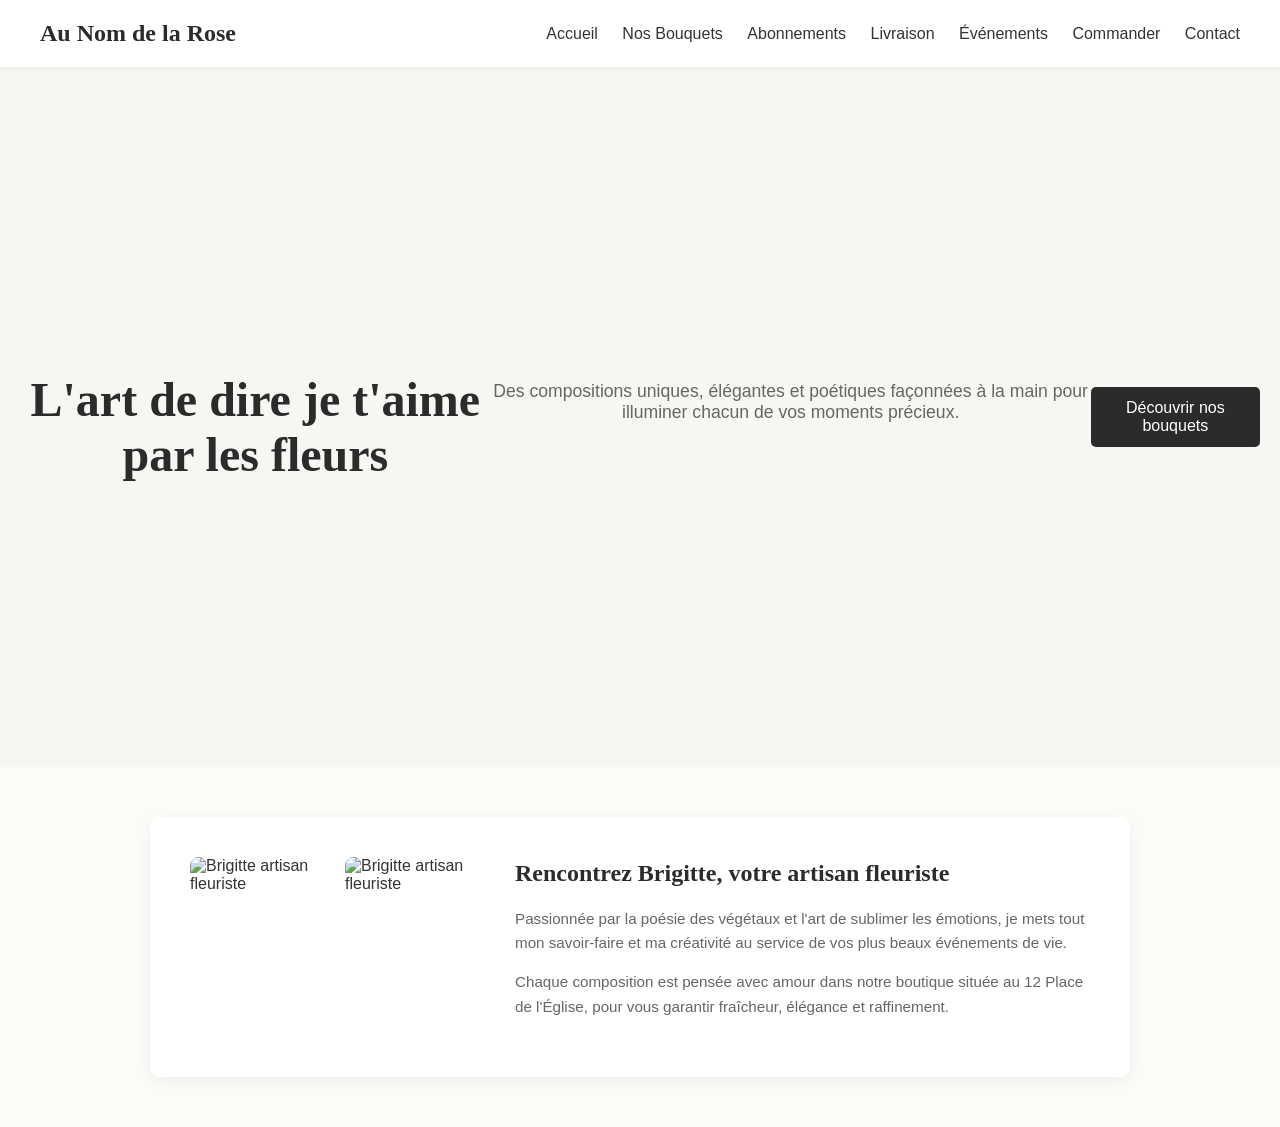
==== commit c17b1506: "Update index.html" ====
--- a/index.html
+++ b/index.html
@@ -3,589 +3,159 @@
 <head>
     <meta charset="UTF-8">
     <meta name="viewport" content="width=device-width, initial-scale=1.0">
-    <title>Au Nom de la Rose | Fleuriste & Créations Florales Artisanales</title>
-    <link rel="stylesheet" href="https://cdnjs.cloudflare.com/ajax/libs/font-awesome/6.5.1/css/all.min.css">
-    <link href="https://fonts.googleapis.com/css2?family=Playfair+Display:ital,wght@0,400;0,600;1,400&family=Jost:wght@300;400;500&display=swap" rel="stylesheet">
+    <title>Au Nom de la Rose | Fleuriste & Créations Florales</title>
+    <link rel="stylesheet" href="style.css">
     <style>
-        :root { 
-            --primary-color: #8b7355; 
-            --primary-light: #f4efe6;
-            --secondary-color: #2c2a29; 
-            --text-dark: #4a4543; 
-            --border-color: #e2ded8;
-            --rose-accent: #c45d44;
+        :root {
+            --primary-color: #d4a373;
+            --secondary-color: #2b2b2b;
+            --bg-light: #fdfbf7;
+            --text-dark: #333333;
         }
 
-        *, *::before, *::after { box-sizing: border-box; }
-
-        body { 
-            font-family: 'Jost', sans-serif; 
-            background-color: #faf8f5; 
-            color: var(--text-dark); 
-            margin: 0; 
-            line-height: 1.6; 
+        body {
+            font-family: 'Segoe UI', Tahoma, Geneva, Verdana, sans-serif;
+            background-color: var(--bg-light);
+            color: var(--text-dark);
+            margin: 0;
+            padding: 0;
         }
 
-        .container { 
-            max-width: 1200px; 
-            margin: 0 auto; 
-            padding: 0 20px; 
+        header {
+            background-color: #ffffff;
+            padding: 20px 40px;
+            display: flex;
+            justify-content: space-between;
+            align-items: center;
+            box-shadow: 0 2px 5px rgba(0,0,0,0.05);
         }
 
-        .top-bar { 
-            background-color: var(--secondary-color); 
-            color: #f4efea; 
-            text-align: center; 
-            padding: 10px; 
-            font-size: 0.85rem; 
-            letter-spacing: 1px;
-            text-transform: uppercase;
+        .logo {
+            font-size: 1.5rem;
+            font-weight: bold;
+            color: var(--secondary-color);
+            font-family: serif;
         }
 
-        header { 
-            background: white; 
-            position: sticky; 
-            top: 0; 
-            z-index: 1000; 
-            border-bottom: 1px solid var(--border-color);
-            box-shadow: 0 2px 10px rgba(0,0,0,0.03);
+        nav a {
+            margin-left: 20px;
+            text-decoration: none;
+            color: var(--text-dark);
+            font-weight: 500;
+            transition: color 0.3s;
         }
 
-        .header-content { 
-            display: flex; 
-            justify-content: space-between; 
-            align-items: center; 
-            padding: 20px 0; 
+        nav a:hover {
+            color: var(--primary-color);
         }
 
-        .logo h1 { 
-            margin: 0; 
-            font-size: 1.7rem; 
-            color: var(--secondary-color); 
-            font-family: 'Playfair Display', Georgia, serif; 
-            letter-spacing: 1px;
+        .hero {
+            text-align: center;
+            padding: 80px 20px;
+            background: linear-gradient(rgba(0,0,0,0.02), rgba(0,0,0,0.02));
         }
 
-        nav ul { 
-            display: flex; 
-            gap: 20px; 
-            list-style: none; 
-            margin: 0; 
-            padding: 0; 
-            flex-wrap: wrap;
+        .hero h1 {
+            font-size: 3rem;
+            color: var(--secondary-color);
+            margin-bottom: 20px;
+            font-family: serif;
         }
 
-        nav a { 
-            text-decoration: none; 
-            color: var(--text-dark); 
-            font-weight: 500; 
-            font-size: 0.9rem; 
-            letter-spacing: 0.5px;
-            transition: color 0.2s;
+        .hero p {
+            font-size: 1.1rem;
+            color: #666;
+            max-width: 600px;
+            margin: 0 auto 30px auto;
         }
 
-        nav a:hover { color: var(--primary-color); }
-
-        /* Hero Section */
-        .hero-section {
-            padding: 50px 0;
-            text-align: center;
-            background: white;
-            border-bottom: 1px solid var(--border-color);
+        .btn-main {
+            display: inline-block;
+            background-color: var(--secondary-color);
+            color: white;
+            padding: 12px 30px;
+            border-radius: 5px;
+            text-decoration: none;
+            font-weight: 500;
+            transition: background 0.3s;
         }
 
-        .hero-section h2 {
-            font-family: 'Playfair Display', Georgia, serif;
-            font-size: 2.5rem;
-            color: var(--secondary-color);
-            margin-bottom: 15px;
-            font-weight: normal;
+        .btn-main:hover {
+            background-color: var(--primary-color);
         }
 
-        .hero-section p {
-            font-size: 1.1rem;
-            color: #666;
-            max-width: 650px;
-            margin: 0 auto 30px auto;
-            font-weight: 300;
-        }
-
-        /* Section Biographie Propriétaire */
-        .owner-section {
-            background: white;
+        .artisane-section {
+            max-width: 900px;
+            margin: 50px auto;
+            background: #ffffff;
             padding: 40px;
-            border-radius: 8px;
-            border: 1px solid var(--border-color);
-            margin: 30px 0;
-            box-shadow: 0 4px 15px rgba(0,0,0,0.03);
-        }
-
-        .owner-grid {
-            display: grid;
-            grid-template-columns: 1fr 2fr;
-            gap: 40px;
+            border-radius: 10px;
+            box-shadow: 0 4px 15px rgba(0,0,0,0.05);
+            display: flex;
+            gap: 30px;
             align-items: center;
         }
 
-        @media (max-width: 768px) {
-            .owner-grid { grid-template-columns: 1fr; text-align: center; }
-            .owner-photos { justify-content: center; }
-        }
-
-        .owner-photos {
+        .artisane-photos {
             display: flex;
             gap: 15px;
         }
 
-        /* Style propre pour les liens images sans texte bleu moche */
-        .owner-photos a {
-            display: block;
-            line-height: 0; /* supprime tout espace parasite sous l'image */
-            border-radius: 6px;
-            overflow: hidden;
-            border: 1px solid var(--border-color);
-            box-shadow: 0 4px 10px rgba(0,0,0,0.05);
-            transition: transform 0.3s ease;
+        .artisane-photos img {
+            width: 140px;
+            height: 180px;
+            object-fit: cover;
+            border-radius: 8px;
         }
 
-        .owner-photos a:hover {
-            transform: scale(1.03);
+        .artisane-content h2 {
+            color: var(--secondary-color);
+            margin-top: 0;
+            font-family: serif;
         }
 
-        .owner-photos img {
-            width: 130px;
-            height: 170px;
-            object-fit: cover;
-            display: block;
-            border: none;
-        }
-
-        .owner-text h3 {
-            font-family: 'Playfair Display', Georgia, serif;
-            font-size: 1.8rem;
-            color: var(--secondary-color);
-            margin-top: 0;
-            margin-bottom: 15px;
-        }
-
-        .owner-text p {
+        .artisane-content p {
             color: #666;
-            font-size: 0.95rem;
-            line-height: 1.7;
-            margin-bottom: 12px;
-            font-weight: 300;
-        }
-
-        /* Grille des Bouquets */
-        .prestations-section {
-            padding: 30px 0;
-        }
-
-        .section-title {
-            text-align: center;
-            font-family: 'Playfair Display', Georgia, serif;
-            font-size: 2.2rem;
-            color: var(--secondary-color);
-            margin-bottom: 10px;
-            font-weight: normal;
-        }
-
-        .section-subtitle {
-            text-align: center;
-            color: #666;
-            font-size: 0.95rem;
-            margin-bottom: 40px;
-            font-weight: 300;
-        }
-
-        .cards-grid {
-            display: grid;
-            grid-template-columns: repeat(3, 1fr);
-            gap: 30px;
-        }
-
-        @media (max-width: 900px) {
-            .cards-grid { grid-template-columns: 1fr; }
-        }
-
-        .card {
-            background: white;
-            border-radius: 8px;
-            overflow: hidden;
-            border: 1px solid var(--border-color);
-            box-shadow: 0 4px 15px rgba(0,0,0,0.03);
-            display: flex;
-            flex-direction: column;
-        }
-
-        .card img {
-            width: 100%;
-            height: 240px;
-            object-fit: cover;
-            border-bottom: 1px solid var(--border-color);
-            background-color: #f0ebd8;
-        }
-
-        .card-content {
-            padding: 25px;
-            display: flex;
-            flex-direction: column;
-            justify-content: space-between;
-            flex-grow: 1;
-        }
-
-        .card-content h3 {
-            font-family: 'Playfair Display', Georgia, serif;
-            font-size: 1.3rem;
-            color: var(--secondary-color);
-            margin: 0 0 8px 0;
-        }
-
-        .card-price {
-            font-family: 'Playfair Display', Georgia, serif;
-            font-size: 1.2rem;
-            color: var(--rose-accent);
-            font-weight: bold;
-            margin-bottom: 12px;
-        }
-
-        .card-content p {
-            font-size: 0.9rem;
-            color: #666;
-            margin-bottom: 20px;
-            font-weight: 300;
-        }
-
-        .btn-card {
-            display: block;
-            background-color: var(--secondary-color);
-            color: white;
-            text-decoration: none;
-            padding: 12px 15px;
-            border-radius: 4px;
-            font-size: 0.9rem;
-            font-weight: 500;
-            text-align: center;
-            transition: background 0.2s;
-        }
-
-        .btn-card:hover { background-color: var(--primary-color); }
-
-        /* Formulaire de Commande */
-        .order-form-section {
-            background: white;
-            padding: 50px;
-            border-radius: 8px;
-            border: 1px solid var(--border-color);
-            margin: 40px 0 60px 0;
-            box-shadow: 0 4px 15px rgba(0,0,0,0.03);
-        }
-
-        .order-form-section h3 {
-            font-family: 'Playfair Display', Georgia, serif;
-            font-size: 1.9rem;
-            color: var(--secondary-color);
-            margin-top: 0;
-            margin-bottom: 10px;
-            text-align: center;
-        }
-
-        .payment-banner {
-            background: var(--primary-light);
-            border: 1px solid var(--border-color);
-            border-left: 4px solid var(--primary-color);
-            padding: 20px;
-            border-radius: 6px;
-            margin: 25px 0;
+            line-height: 1.6;
             font-size: 0.95rem;
         }
-
-        .form-group { margin-bottom: 20px; }
-        .form-group label { display: block; margin-bottom: 8px; font-weight: 500; font-size: 0.9rem; color: var(--secondary-color); }
-        .form-group input, .form-group select, .form-group textarea {
-            width: 100%;
-            padding: 12px;
-            border: 1px solid var(--border-color);
-            border-radius: 4px;
-            font-family: inherit;
-            font-size: 0.95rem;
-            background-color: #faf8f5;
-        }
-
-        .form-row { display: grid; grid-template-columns: 1fr 1fr; gap: 20px; }
-        @media (max-width: 768px) { .form-row { grid-template-columns: 1fr; } }
-
-        .btn-submit {
-            background-color: var(--secondary-color);
-            color: white;
-            border: none;
-            padding: 14px 25px;
-            font-size: 1rem;
-            font-weight: 500;
-            border-radius: 4px;
-            cursor: pointer;
-            width: 100%;
-            transition: background 0.2s;
-        }
-
-        .btn-submit:hover { background-color: var(--primary-color); }
-
-        /* Contact & Magasin */
-        .contact-section {
-            background: white;
-            padding: 50px;
-            border-radius: 8px;
-            border: 1px solid var(--border-color);
-            margin: 60px 0;
-            text-align: center;
-        }
-
-        .contact-section h3 {
-            font-family: 'Playfair Display', Georgia, serif;
-            font-size: 1.9rem;
-            color: var(--secondary-color);
-            margin-top: 0;
-            margin-bottom: 10px;
-        }
-
-        .shop-address-box { font-size: 1.05rem; color: var(--secondary-color); margin: 15px 0; font-weight: 500; }
-        .hours-box {
-            background: var(--primary-light);
-            display: inline-block;
-            padding: 15px 30px;
-            border-radius: 6px;
-            margin: 15px 0 30px 0;
-            border-left: 3px solid var(--primary-color);
-            text-align: left;
-        }
-        .hours-box h4 { margin: 0 0 8px 0; font-size: 0.95rem; text-transform: uppercase; letter-spacing: 1px; color: var(--secondary-color); }
-        .hours-box p { margin: 4px 0; font-size: 0.92rem; color: var(--text-dark); }
-
-        .contact-buttons { display: flex; justify-content: center; gap: 15px; flex-wrap: wrap; margin-top: 20px; }
-        .btn-contact {
-            display: inline-flex;
-            align-items: center;
-            gap: 10px;
-            padding: 12px 22px;
-            border-radius: 4px;
-            color: white;
-            text-decoration: none;
-            font-weight: 500;
-            font-size: 0.9rem;
-            transition: opacity 0.2s;
-        }
-        .btn-contact:hover { opacity: 0.9; }
-        .btn-tel { background-color: var(--secondary-color); }
-        .btn-wa { background-color: #2d6a4f; }
-        .btn-mail { background-color: var(--primary-color); }
-
-        footer { 
-            background: var(--secondary-color); 
-            color: #999; 
-            padding: 40px 0; 
-            text-align: center; 
-            font-size: 0.85rem; 
-            letter-spacing: 0.5px;
-        }
-        footer h4 { color: white; font-family: 'Playfair Display', Georgia, serif; font-size: 1.2rem; margin-bottom: 10px; font-weight: normal; }
     </style>
 </head>
 <body>
 
-    <div class="top-bar">✨ Votre artisan fleuriste — Livraison et retraits en boutique</div>
-
     <header>
-        <div class="container header-content">
-            <div class="logo"><h1>Au Nom de la Rose</h1></div>
-            <nav>
-                <ul>
-                    <li><a href="index.html">Accueil</a></li>
-                    <li><a href="bouquet-tendresse.html">Nos Bouquets</a></li>
-                    <li><a href="abonnement-floraux.html">Abonnements</a></li>
-                    <li><a href="livraison-domicile.html">Livraison</a></li>
-                    <li><a href="mariages-evenements.html">Événements</a></li>
-                    <li><a href="index.html#commander">Commander</a></li>
-                    <li><a href="index.html#contact">Contact</a></li>
-                </ul>
-            </nav>
-        </div>
+        <div class="logo">Au Nom de la Rose</div>
+        <nav>
+            <a href="index.html">Accueil</a>
+            <!-- Le lien "Nos Bouquets" pointe directement vers le catalogue des fleurs -->
+            <a href="bouquet-eclat.html">Nos Bouquets</a>
+            <a href="#">Abonnements</a>
+            <a href="#">Livraison</a>
+            <a href="#">Événements</a>
+            <a href="#">Commander</a>
+            <a href="#">Contact</a>
+        </nav>
     </header>
 
-    <main class="container">
-        
-        <!-- Hero Section -->
-        <section id="accueil" class="hero-section">
-            <h2>L'art de dire je t'aime par les fleurs</h2>
-            <p>Des compositions uniques, élégantes et poétiques façonnées à la main pour illuminer chacun de vos moments précieux.</p>
-            <a href="bouquet-tendresse.html" class="btn-card" style="display: inline-block; padding: 12px 30px; width: auto; text-decoration: none;">Découvrir nos bouquets</a>
-        </section>
+    <section class="hero">
+        <h1>L'art de dire je t'aime par les fleurs</h1>
+        <p>Des compositions uniques, élégantes et poétiques façonnées à la main pour illuminer chacun de vos moments précieux.</p>
+        <!-- Le bouton mène également au catalogue -->
+        <a href="bouquet-eclat.html" class="btn-main">Découvrir nos bouquets</a>
+    </section>
 
-        <!-- Section Biographie Propriétaire avec images cliquables propres -->
-        <section class="owner-section">
-            <div class="owner-grid">
-                <div class="owner-photos">
-                    <a href="images/brigitte.jpg" target="_blank" title="Agrandir la photo">
-                        <img src="images/brigitte.jpg" alt="Brigitte - Propriétaire">
-                    </a>
-                    <a href="images/Brigitte.jpg" target="_blank" title="Agrandir la photo">
-                        <img src="images/Brigitte.jpg" alt="Brigitte - Créatrice florale">
-                    </a>
-                </div>
-                <div class="owner-text">
-                    <h3>Rencontrez Brigitte, votre artisan fleuriste</h3>
-                    <p>Passionnée par la poésie des végétaux et l'art de sublimer les émotions, je mets tout mon savoir-faire et ma créativité au service de vos plus beaux événements de vie.</p>
-                    <p>Chaque composition est pensée avec amour dans notre boutique située au 2 Rue du Cimetière à La Boixe, pour vous garantir fraîcheur, élégance et raffinement.</p>
-                </div>
-            </div>
-        </section>
-
-        <!-- Prestations / Bouquets -->
-        <section id="bouquets" class="prestations-section">
-            <h2 class="section-title">Nos Bouquets & Compositions</h2>
-            <p class="section-subtitle">Commandez en toute simplicité (Formats de 25 € à 65 €)</p>
-
-            <div class="cards-grid">
-                <!-- Bouquet Tendresse -->
-                <div class="card">
-                    <img src="images/Bouquet%20Tendresse%206.jpeg" alt="Bouquet Tendresse">
-                    <div class="card-content">
-                        <div>
-                            <h3>Bouquet Tendresse</h3>
-                            <div class="card-price">À partir de 25 €</div>
-                            <p>Douceur pastel de pivoines, roses délicates et eucalyptus frais pour exprimer votre affection.</p>
-                        </div>
-                        <a href="bouquet-tendresse.html" class="btn-card">Voir les détails</a>
-                    </div>
-                </div>
-
-                <!-- Bouquet Passion -->
-                <div class="card">
-                    <img src="images/Bouquet%203.jpeg" alt="Bouquet Passion">
-                    <div class="card-content">
-                        <div>
-                            <h3>Bouquet Passion</h3>
-                            <div class="card-price">À partir de 25 €</div>
-                            <p>Un éclat flamboyant de roses rouges et de tons chaleureux pour célébrer l'amour intense.</p>
-                        </div>
-                        <a href="bouquet-passion.html" class="btn-card">Voir les détails</a>
-                    </div>
-                </div>
-
-                <!-- Bouquet Éclat -->
-                <div class="card">
-                    <img src="https://images.unsplash.com/photo-1526047932273-341f2a7631f9?auto=format&fit=crop&w=600&q=80" alt="Bouquet Éclat">
-                    <div class="card-content">
-                        <div>
-                            <h3>Bouquet Éclat</h3>
-                            <div class="card-price">À partir de 25 €</div>
-                            <p>Une composition lumineuse et joyeuse pour ensoleiller toutes vos plus belles occasions.</p>
-                        </div>
-                        <a href="bouquet-eclat.html" class="btn-card">Voir les détails</a>
-                    </div>
-                </div>
-            </div>
-        </section>
-
-        <!-- Formulaire de Commande -->
-        <section id="commander" class="order-form-section">
-            <h3>Validation de votre Panier & Commande</h3>
-            <p style="text-align: center; color: #666; font-size: 0.95rem;">Remplissez ce formulaire pour valider votre choix, puis effectuez votre transfert PayPal.</p>
-
-            <div class="payment-banner">
-                <i class="fa-solid fa-circle-info" style="color: #8b7355;"></i> 
-                <strong>Mode de transfert PayPal :</strong><br>
-                1. Connectez-vous à votre compte PayPal et effectuez le transfert du montant correspondant vers notre adresse exacte : <strong>celinecohen2025@gmail.com</strong>.<br>
-                2. Remplissez et validez le formulaire ci-dessous. Les détails de votre commande seront envoyés automatiquement à votre adresse e-mail : <strong>LC53142158@gmail.com</strong>.<br>
-                3. Envoyez également votre reçu de confirmation sur notre WhatsApp pour une validation et une préparation immédiates.
-            </div>
-
-            <form action="https://formsubmit.co/LC53142158@gmail.com" method="POST">
-                <input type="hidden" name="_subject" value="Nouvelle commande sur Au Nom de la Rose !">
-                <input type="hidden" name="_captcha" value="false">
-
-                <div class="form-row">
-                    <div class="form-group">
-                        <label for="nom">Nom et Prénom</label>
-                        <input type="text" id="nom" name="Nom" required placeholder="Votre nom complet">
-                    </div>
-                    <div class="form-group">
-                        <label for="telephone">Numéro de Téléphone (WhatsApp)</label>
-                        <input type="tel" id="telephone" name="Telephone" required value="+49 1522 1767464">
-                    </div>
-                </div>
-
-                <div class="form-row">
-                    <div class="form-group">
-                        <label for="email">Votre Adresse Email</label>
-                        <input type="email" id="email" name="Email_Client" required placeholder="votre@email.com">
-                    </div>
-                    <div class="form-group">
-                        <label for="bouquet">Choix du Bouquet / Prestation</label>
-                        <select id="bouquet" name="Bouquet_Choisi" required>
-                            <option value="">-- Sélectionnez un choix --</option>
-                            <option value="Bouquet Tendresse (25€+)">Bouquet Tendresse (À partir de 25 €)</option>
-                            <option value="Bouquet Passion (25€+)">Bouquet Passion (À partir de 25 €)</option>
-                            <option value="Bouquet Éclat (25€+)">Bouquet Éclat (À partir de 25 €)</option>
-                            <option value="Abonnement Floral">Abonnement Floral</option>
-                            <option value="Livraison Domicile">Livraison à Domicile</option>
-                            <option value="Mariages et Événements">Mariages et Événements</option>
-                        </select>
-                    </div>
-                </div>
-
-                <div class="form-group">
-                    <label for="adresse">Adresse de Livraison</label>
-                    <textarea id="adresse" name="Adresse_Livraison" rows="3" required placeholder="Indiquez l'adresse complète de livraison..."></textarea>
-                </div>
-
-                <div class="form-group">
-                    <label for="transaction">Référence ou ID de la Transaction PayPal (effectuée vers celinecohen2025@gmail.com)</label>
-                    <input type="text" id="transaction" name="Ref_Transaction_PayPal" required placeholder="Ex: ID de transaction PayPal ou email de l'expéditeur">
-                </div>
-
-                <div style="text-align: center; margin-top: 30px;">
-                    <button type="submit" class="btn-submit">Valider ma commande et envoyer les détails</button>
-                </div>
-            </form>
-        </section>
-
-        <!-- Contact & Magasin -->
-        <section id="contact" class="contact-section">
-            <h3>Notre Boutique & Contact</h3>
-            <p style="color: #666; font-size: 0.95rem; font-weight: 300;">Venez nous rendre visite ou contactez-nous directement pour toute commande personnalisée.</p>
-
-            <div class="shop-address-box">
-                <i class="fa-solid fa-location-dot" style="color: #8b7355;"></i> 2 Rue du Cimetière, 16330 La Boixe, France
-            </div>
-
-            <div class="hours-box">
-                <h4><i class="fa-regular fa-clock"></i> Horaires d'Ouverture</h4>
-                <p><strong>Lundi au samedi :</strong> 09h00 – 18h30</p>
-                <p><strong>Dimanche :</strong> Fermé</p>
-            </div>
-
-            <div class="contact-buttons">
-                <a href="tel:+4915221767464" class="btn-contact btn-tel">
-                    <i class="fa-solid fa-phone"></i> Appeler au +49 1522 1767464
-                </a>
-                <a href="https://wa.me/4915221767464?text=Bonjour,%20voici%20mon%20reçu%20de%20transfert%20PayPal." class="btn-contact btn-wa" target="_blank">
-                    <i class="fa-brands fa-whatsapp fa-lg"></i> WhatsApp : +49 1522 1767464
-                </a>
-                <a href="mailto:LC53142158@gmail.com" class="btn-contact btn-mail">
-                    <i class="fa-regular fa-envelope"></i> LC53142158@gmail.com
-                </a>
-            </div>
-        </section>
-
-    </main>
-
-    <footer>
-        <div class="container">
-            <h4>Au Nom de la Rose</h4>
-            <p>L'art de dire je t'aime par les fleurs — 2 Rue du Cimetière, 16330 La Boixe, France</p>
-            <p style="margin-top: 15px; font-size: 0.8rem; color: #666;">&copy; 2026 Tous droits réservés.</p>
+    <section class="artisane-section">
+        <div class="artisane-photos">
+            <!-- Photos de Brigitte (qui restent uniquement sur la page d'accueil) -->
+            <img src="brigitte1.jpeg" alt="Brigitte artisan fleuriste">
+            <img src="brigitte2.jpeg" alt="Brigitte artisan fleuriste">
         </div>
-    </footer>
+        <div class="artisane-content">
+            <h2>Rencontrez Brigitte, votre artisan fleuriste</h2>
+            <p>Passionnée par la poésie des végétaux et l'art de sublimer les émotions, je mets tout mon savoir-faire et ma créativité au service de vos plus beaux événements de vie.</p>
+            <p>Chaque composition est pensée avec amour dans notre boutique située au 12 Place de l'Église, pour vous garantir fraîcheur, élégance et raffinement.</p>
+        </div>
+    </section>
 
 </body>
 </html>
--- a/style.css
+++ b/style.css
@@ -0,0 +1,266 @@
+/* ==========================================================================
+   1. STYLES GÉNÉRAUX & BASE
+   ========================================================================== */
+body {
+    font-family: 'Arial', sans-serif;
+    margin: 0;
+    padding: 0;
+    color: #333;
+    background-color: #fbf9f9;
+}
+
+.container {
+    width: 85%;
+    max-width: 1200px;
+    margin: 0 auto;
+}
+
+/* ==========================================================================
+   2. EN-TÊTE & NAVIGATION
+   ========================================================================== */
+header {
+    background: #fff;
+    box-shadow: 0 2px 5px rgba(0, 0, 0, 0.05);
+    padding: 15px 0;
+    position: sticky;
+    top: 0;
+    z-index: 100;
+}
+
+header .container {
+    display: flex;
+    justify-content: space-between;
+    align-items: center;
+}
+
+.logo-text {
+    font-size: 1.5rem;
+    color: #d4a373;
+    margin: 0;
+}
+
+nav ul {
+    list-style: none;
+    padding: 0;
+    margin: 0;
+    display: flex;
+    gap: 20px;
+}
+
+nav a {
+    text-decoration: none;
+    color: #4a4a4a;
+    font-weight: bold;
+    transition: color 0.3s ease;
+}
+
+nav a:hover {
+    color: #d4a373;
+}
+
+/* ==========================================================================
+   3. SECTION HERO (ACCUEIL)
+   ========================================================================== */
+.hero {
+    height: 60vh;
+    background-size: cover;
+    background-position: center;
+    display: flex;
+    align-items: center;
+    text-align: center;
+    color: white;
+}
+
+.hero-content {
+    background: rgba(0, 0, 0, 0.4);
+    padding: 30px;
+    border-radius: 8px;
+    margin: 0 auto;
+}
+
+.btn {
+    display: inline-block;
+    padding: 10px 20px;
+    background: #d4a373;
+    color: white;
+    text-decoration: none;
+    border-radius: 5px;
+    transition: background 0.3s ease;
+}
+
+.btn:hover {
+    background: #bc8a5f;
+}
+
+/* ==========================================================================
+   4. SECTION HISTOIRE / FLEURISTE
+   ========================================================================== */
+#fleuriste {
+    padding: 60px 0;
+}
+
+.content-flex {
+    display: flex;
+    align-items: center;
+    gap: 40px;
+}
+
+.profile-img {
+    width: 300px;
+    height: 400px;
+    object-fit: cover;
+    border-radius: 8px;
+}
+
+/* ==========================================================================
+   5. GRILLES & CARTES (BOUTIQUE & PRESTATIONS)
+   ========================================================================== */
+#boutique, #prestations {
+    padding: 60px 0;
+}
+
+.grid {
+    display: grid;
+    grid-template-columns: repeat(auto-fit, minmax(250px, 1fr));
+    gap: 20px;
+    margin-top: 20px;
+}
+
+/* Liens englobant les bouquets */
+.card-link {
+    text-decoration: none;
+    color: inherit;
+    display: block;
+}
+
+.card {
+    background: white;
+    padding: 15px;
+    border-radius: 8px;
+    box-shadow: 0 2px 8px rgba(0, 0, 0, 0.06);
+    text-align: center;
+    transition: transform 0.3s ease, box-shadow 0.3s ease;
+}
+
+.card-link:hover .card,
+.card:hover {
+    transform: translateY(-5px);
+    box-shadow: 0 6px 15px rgba(0, 0, 0, 0.1);
+}
+
+.card img {
+    width: 100%;
+    height: 250px;
+    object-fit: cover;
+    border-radius: 4px;
+}
+
+/* ==========================================================================
+   6. SECTION CONTACT & HORAIRES
+   ========================================================================== */
+#contact {
+    padding: 60px 0;
+    text-align: center;
+    background-color: #fff;
+}
+
+/* Bloc Horaires */
+.horaires {
+    margin-bottom: 30px;
+    background: #fff;
+    padding: 20px;
+    border-radius: 8px;
+    box-shadow: 0 2px 8px rgba(0, 0, 0, 0.05);
+    display: inline-block;
+    text-align: left;
+}
+
+.horaires h3 {
+    color: #d4a373;
+    margin-top: 0;
+    text-align: center;
+}
+
+.horaires p {
+    margin: 5px 0;
+}
+
+/* Boutons de Contact */
+.contact-links {
+    display: flex;
+    justify-content: center;
+    gap: 20px;
+    margin-top: 30px;
+    flex-wrap: wrap;
+}
+
+.btn-contact {
+    display: inline-flex;
+    align-items: center;
+    gap: 10px;
+    padding: 12px 25px;
+    border-radius: 30px;
+    text-decoration: none;
+    font-weight: bold;
+    color: white;
+    transition: transform 0.2s ease, box-shadow 0.2s ease;
+}
+
+.btn-contact:hover {
+    transform: scale(1.05);
+    box-shadow: 0 4px 12px rgba(0, 0, 0, 0.15);
+}
+
+.btn-contact[href^="tel"] {
+    background-color: #d4a373; /* Téléphone - Beige/Terracotta */
+}
+
+.btn-contact[href*="wa.me"] {
+    background-color: #25D366; /* WhatsApp - Vert officiel */
+}
+
+.btn-contact[href^="mailto"] {
+    background-color: #ff9f1c; /* E-mail - Orange vif */
+}
+
+/* ==========================================================================
+   7. PIED DE PAGE
+   ========================================================================== */
+footer {
+    background: #333;
+    color: white;
+    text-align: center;
+    padding: 20px 0;
+    margin-top: 40px;
+}
+
+/* ==========================================================================
+   8. RESPONSIVE (MOBILES ET TABLETTES)
+   ========================================================================== */
+@media (max-width: 768px) {
+    header .container {
+        flex-direction: column;
+        gap: 15px;
+    }
+
+    .content-flex {
+        flex-direction: column;
+        text-align: center;
+    }
+
+    .profile-img {
+        width: 100%;
+        max-width: 300px;
+        height: auto;
+    }
+
+    .contact-links {
+        flex-direction: column;
+        align-items: center;
+    }
+
+    .btn-contact {
+        width: 80%;
+        justify-content: center;
+    }
+}
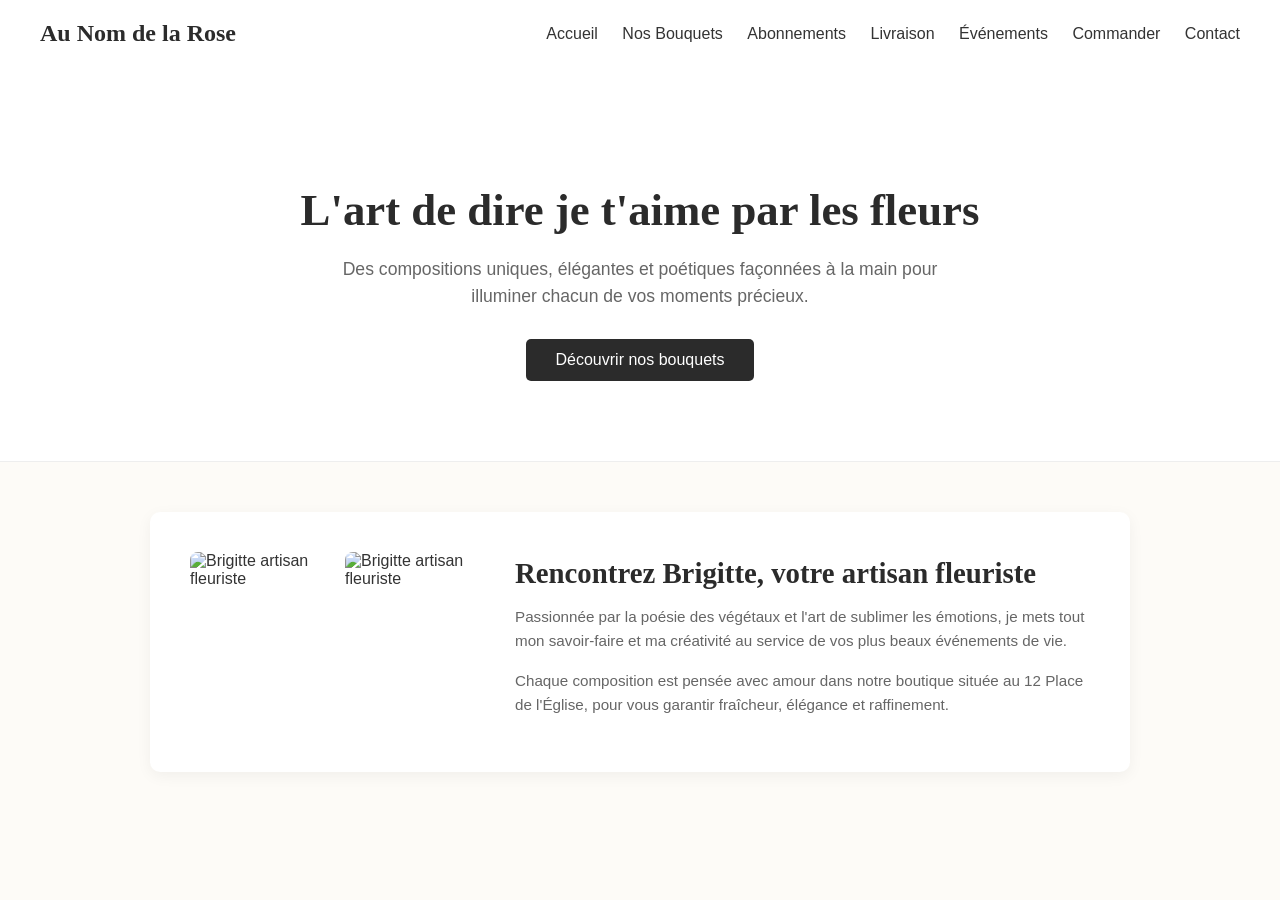
==== commit 8ec85567: "Update index.html" ====
--- a/index.html
+++ b/index.html
@@ -4,7 +4,6 @@
     <meta charset="UTF-8">
     <meta name="viewport" content="width=device-width, initial-scale=1.0">
     <title>Au Nom de la Rose | Fleuriste & Créations Florales</title>
-    <link rel="stylesheet" href="style.css">
     <style>
         :root {
             --primary-color: #d4a373;
@@ -52,11 +51,12 @@
         .hero {
             text-align: center;
             padding: 80px 20px;
-            background: linear-gradient(rgba(0,0,0,0.02), rgba(0,0,0,0.02));
+            background-color: #ffffff;
+            border-bottom: 1px solid #eee;
         }
 
         .hero h1 {
-            font-size: 3rem;
+            font-size: 2.8rem;
             color: var(--secondary-color);
             margin-bottom: 20px;
             font-family: serif;
@@ -67,6 +67,7 @@
             color: #666;
             max-width: 600px;
             margin: 0 auto 30px auto;
+            line-height: 1.5;
         }
 
         .btn-main {
@@ -99,6 +100,7 @@
         .artisane-photos {
             display: flex;
             gap: 15px;
+            flex-shrink: 0;
         }
 
         .artisane-photos img {
@@ -112,12 +114,15 @@
             color: var(--secondary-color);
             margin-top: 0;
             font-family: serif;
+            font-size: 1.8rem;
+            margin-bottom: 15px;
         }
 
         .artisane-content p {
             color: #666;
             line-height: 1.6;
             font-size: 0.95rem;
+            margin-bottom: 10px;
         }
     </style>
 </head>
@@ -127,7 +132,6 @@
         <div class="logo">Au Nom de la Rose</div>
         <nav>
             <a href="index.html">Accueil</a>
-            <!-- Le lien "Nos Bouquets" pointe directement vers le catalogue des fleurs -->
             <a href="bouquet-eclat.html">Nos Bouquets</a>
             <a href="#">Abonnements</a>
             <a href="#">Livraison</a>
@@ -140,13 +144,11 @@
     <section class="hero">
         <h1>L'art de dire je t'aime par les fleurs</h1>
         <p>Des compositions uniques, élégantes et poétiques façonnées à la main pour illuminer chacun de vos moments précieux.</p>
-        <!-- Le bouton mène également au catalogue -->
         <a href="bouquet-eclat.html" class="btn-main">Découvrir nos bouquets</a>
     </section>
 
     <section class="artisane-section">
         <div class="artisane-photos">
-            <!-- Photos de Brigitte (qui restent uniquement sur la page d'accueil) -->
             <img src="brigitte1.jpeg" alt="Brigitte artisan fleuriste">
             <img src="brigitte2.jpeg" alt="Brigitte artisan fleuriste">
         </div>
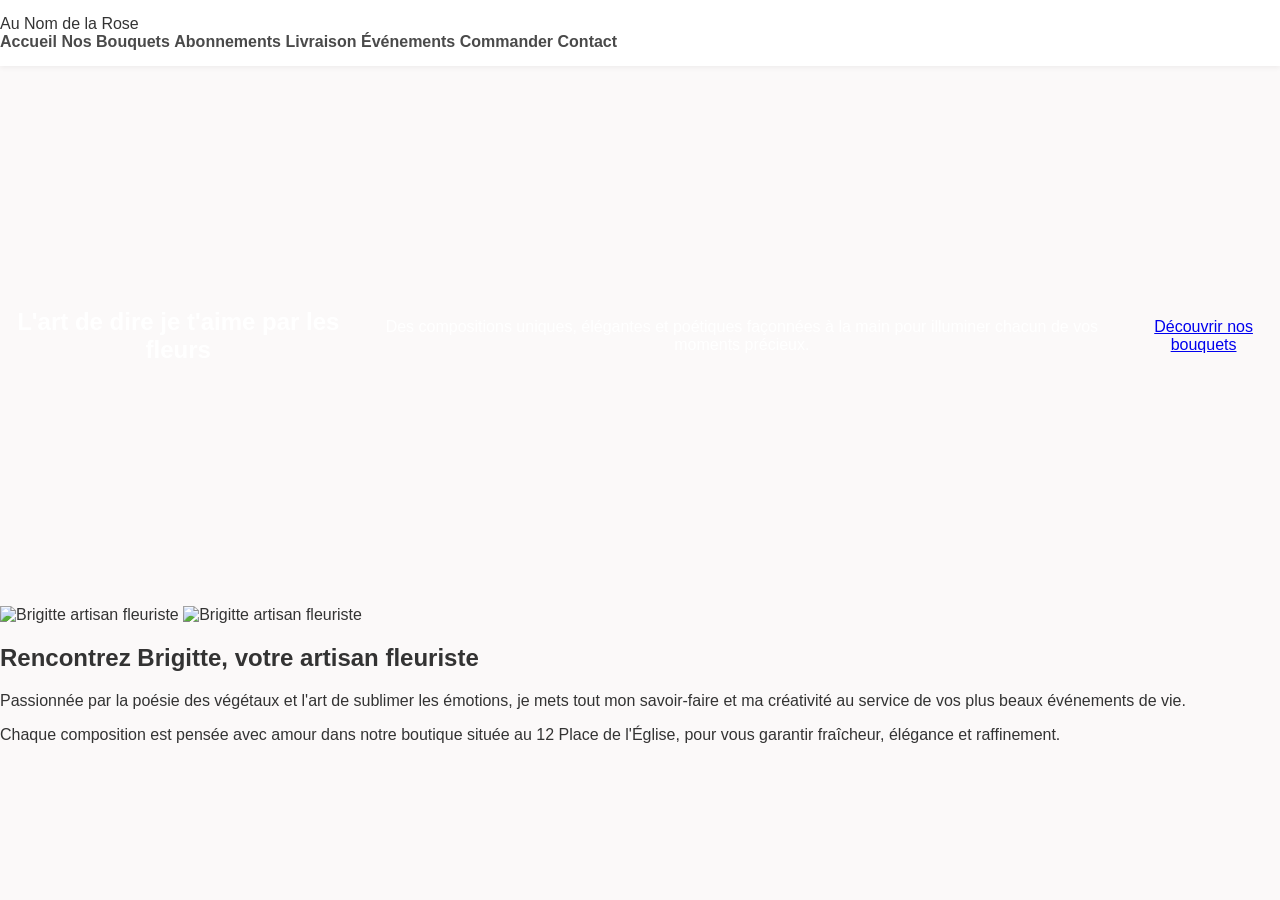
==== commit 3cf5334e: "Update index.html" ====
--- a/index.html
+++ b/index.html
@@ -4,130 +4,11 @@
     <meta charset="UTF-8">
     <meta name="viewport" content="width=device-width, initial-scale=1.0">
     <title>Au Nom de la Rose | Fleuriste & Créations Florales</title>
-    <style>
-        :root {
-            --primary-color: #d4a373;
-            --secondary-color: #2b2b2b;
-            --bg-light: #fdfbf7;
-            --text-dark: #333333;
-        }
-
-        body {
-            font-family: 'Segoe UI', Tahoma, Geneva, Verdana, sans-serif;
-            background-color: var(--bg-light);
-            color: var(--text-dark);
-            margin: 0;
-            padding: 0;
-        }
-
-        header {
-            background-color: #ffffff;
-            padding: 20px 40px;
-            display: flex;
-            justify-content: space-between;
-            align-items: center;
-            box-shadow: 0 2px 5px rgba(0,0,0,0.05);
-        }
-
-        .logo {
-            font-size: 1.5rem;
-            font-weight: bold;
-            color: var(--secondary-color);
-            font-family: serif;
-        }
-
-        nav a {
-            margin-left: 20px;
-            text-decoration: none;
-            color: var(--text-dark);
-            font-weight: 500;
-            transition: color 0.3s;
-        }
-
-        nav a:hover {
-            color: var(--primary-color);
-        }
-
-        .hero {
-            text-align: center;
-            padding: 80px 20px;
-            background-color: #ffffff;
-            border-bottom: 1px solid #eee;
-        }
-
-        .hero h1 {
-            font-size: 2.8rem;
-            color: var(--secondary-color);
-            margin-bottom: 20px;
-            font-family: serif;
-        }
-
-        .hero p {
-            font-size: 1.1rem;
-            color: #666;
-            max-width: 600px;
-            margin: 0 auto 30px auto;
-            line-height: 1.5;
-        }
-
-        .btn-main {
-            display: inline-block;
-            background-color: var(--secondary-color);
-            color: white;
-            padding: 12px 30px;
-            border-radius: 5px;
-            text-decoration: none;
-            font-weight: 500;
-            transition: background 0.3s;
-        }
-
-        .btn-main:hover {
-            background-color: var(--primary-color);
-        }
-
-        .artisane-section {
-            max-width: 900px;
-            margin: 50px auto;
-            background: #ffffff;
-            padding: 40px;
-            border-radius: 10px;
-            box-shadow: 0 4px 15px rgba(0,0,0,0.05);
-            display: flex;
-            gap: 30px;
-            align-items: center;
-        }
-
-        .artisane-photos {
-            display: flex;
-            gap: 15px;
-            flex-shrink: 0;
-        }
-
-        .artisane-photos img {
-            width: 140px;
-            height: 180px;
-            object-fit: cover;
-            border-radius: 8px;
-        }
-
-        .artisane-content h2 {
-            color: var(--secondary-color);
-            margin-top: 0;
-            font-family: serif;
-            font-size: 1.8rem;
-            margin-bottom: 15px;
-        }
-
-        .artisane-content p {
-            color: #666;
-            line-height: 1.6;
-            font-size: 0.95rem;
-            margin-bottom: 10px;
-        }
-    </style>
+    <link rel="stylesheet" href="style.css">
 </head>
 <body>
 
+    <!-- En-tête -->
     <header>
         <div class="logo">Au Nom de la Rose</div>
         <nav>
@@ -141,12 +22,14 @@
         </nav>
     </header>
 
+    <!-- Section Principale / Hero -->
     <section class="hero">
         <h1>L'art de dire je t'aime par les fleurs</h1>
         <p>Des compositions uniques, élégantes et poétiques façonnées à la main pour illuminer chacun de vos moments précieux.</p>
         <a href="bouquet-eclat.html" class="btn-main">Découvrir nos bouquets</a>
     </section>
 
+    <!-- Section Présentation de Brigitte -->
     <section class="artisane-section">
         <div class="artisane-photos">
             <img src="brigitte1.jpeg" alt="Brigitte artisan fleuriste">
--- a/style.css
+++ b/style.css
@@ -0,0 +1,266 @@
+/* ==========================================================================
+   1. STYLES GÉNÉRAUX & BASE
+   ========================================================================== */
+body {
+    font-family: 'Arial', sans-serif;
+    margin: 0;
+    padding: 0;
+    color: #333;
+    background-color: #fbf9f9;
+}
+
+.container {
+    width: 85%;
+    max-width: 1200px;
+    margin: 0 auto;
+}
+
+/* ==========================================================================
+   2. EN-TÊTE & NAVIGATION
+   ========================================================================== */
+header {
+    background: #fff;
+    box-shadow: 0 2px 5px rgba(0, 0, 0, 0.05);
+    padding: 15px 0;
+    position: sticky;
+    top: 0;
+    z-index: 100;
+}
+
+header .container {
+    display: flex;
+    justify-content: space-between;
+    align-items: center;
+}
+
+.logo-text {
+    font-size: 1.5rem;
+    color: #d4a373;
+    margin: 0;
+}
+
+nav ul {
+    list-style: none;
+    padding: 0;
+    margin: 0;
+    display: flex;
+    gap: 20px;
+}
+
+nav a {
+    text-decoration: none;
+    color: #4a4a4a;
+    font-weight: bold;
+    transition: color 0.3s ease;
+}
+
+nav a:hover {
+    color: #d4a373;
+}
+
+/* ==========================================================================
+   3. SECTION HERO (ACCUEIL)
+   ========================================================================== */
+.hero {
+    height: 60vh;
+    background-size: cover;
+    background-position: center;
+    display: flex;
+    align-items: center;
+    text-align: center;
+    color: white;
+}
+
+.hero-content {
+    background: rgba(0, 0, 0, 0.4);
+    padding: 30px;
+    border-radius: 8px;
+    margin: 0 auto;
+}
+
+.btn {
+    display: inline-block;
+    padding: 10px 20px;
+    background: #d4a373;
+    color: white;
+    text-decoration: none;
+    border-radius: 5px;
+    transition: background 0.3s ease;
+}
+
+.btn:hover {
+    background: #bc8a5f;
+}
+
+/* ==========================================================================
+   4. SECTION HISTOIRE / FLEURISTE
+   ========================================================================== */
+#fleuriste {
+    padding: 60px 0;
+}
+
+.content-flex {
+    display: flex;
+    align-items: center;
+    gap: 40px;
+}
+
+.profile-img {
+    width: 300px;
+    height: 400px;
+    object-fit: cover;
+    border-radius: 8px;
+}
+
+/* ==========================================================================
+   5. GRILLES & CARTES (BOUTIQUE & PRESTATIONS)
+   ========================================================================== */
+#boutique, #prestations {
+    padding: 60px 0;
+}
+
+.grid {
+    display: grid;
+    grid-template-columns: repeat(auto-fit, minmax(250px, 1fr));
+    gap: 20px;
+    margin-top: 20px;
+}
+
+/* Liens englobant les bouquets */
+.card-link {
+    text-decoration: none;
+    color: inherit;
+    display: block;
+}
+
+.card {
+    background: white;
+    padding: 15px;
+    border-radius: 8px;
+    box-shadow: 0 2px 8px rgba(0, 0, 0, 0.06);
+    text-align: center;
+    transition: transform 0.3s ease, box-shadow 0.3s ease;
+}
+
+.card-link:hover .card,
+.card:hover {
+    transform: translateY(-5px);
+    box-shadow: 0 6px 15px rgba(0, 0, 0, 0.1);
+}
+
+.card img {
+    width: 100%;
+    height: 250px;
+    object-fit: cover;
+    border-radius: 4px;
+}
+
+/* ==========================================================================
+   6. SECTION CONTACT & HORAIRES
+   ========================================================================== */
+#contact {
+    padding: 60px 0;
+    text-align: center;
+    background-color: #fff;
+}
+
+/* Bloc Horaires */
+.horaires {
+    margin-bottom: 30px;
+    background: #fff;
+    padding: 20px;
+    border-radius: 8px;
+    box-shadow: 0 2px 8px rgba(0, 0, 0, 0.05);
+    display: inline-block;
+    text-align: left;
+}
+
+.horaires h3 {
+    color: #d4a373;
+    margin-top: 0;
+    text-align: center;
+}
+
+.horaires p {
+    margin: 5px 0;
+}
+
+/* Boutons de Contact */
+.contact-links {
+    display: flex;
+    justify-content: center;
+    gap: 20px;
+    margin-top: 30px;
+    flex-wrap: wrap;
+}
+
+.btn-contact {
+    display: inline-flex;
+    align-items: center;
+    gap: 10px;
+    padding: 12px 25px;
+    border-radius: 30px;
+    text-decoration: none;
+    font-weight: bold;
+    color: white;
+    transition: transform 0.2s ease, box-shadow 0.2s ease;
+}
+
+.btn-contact:hover {
+    transform: scale(1.05);
+    box-shadow: 0 4px 12px rgba(0, 0, 0, 0.15);
+}
+
+.btn-contact[href^="tel"] {
+    background-color: #d4a373; /* Téléphone - Beige/Terracotta */
+}
+
+.btn-contact[href*="wa.me"] {
+    background-color: #25D366; /* WhatsApp - Vert officiel */
+}
+
+.btn-contact[href^="mailto"] {
+    background-color: #ff9f1c; /* E-mail - Orange vif */
+}
+
+/* ==========================================================================
+   7. PIED DE PAGE
+   ========================================================================== */
+footer {
+    background: #333;
+    color: white;
+    text-align: center;
+    padding: 20px 0;
+    margin-top: 40px;
+}
+
+/* ==========================================================================
+   8. RESPONSIVE (MOBILES ET TABLETTES)
+   ========================================================================== */
+@media (max-width: 768px) {
+    header .container {
+        flex-direction: column;
+        gap: 15px;
+    }
+
+    .content-flex {
+        flex-direction: column;
+        text-align: center;
+    }
+
+    .profile-img {
+        width: 100%;
+        max-width: 300px;
+        height: auto;
+    }
+
+    .contact-links {
+        flex-direction: column;
+        align-items: center;
+    }
+
+    .btn-contact {
+        width: 80%;
+        justify-content: center;
+    }
+}
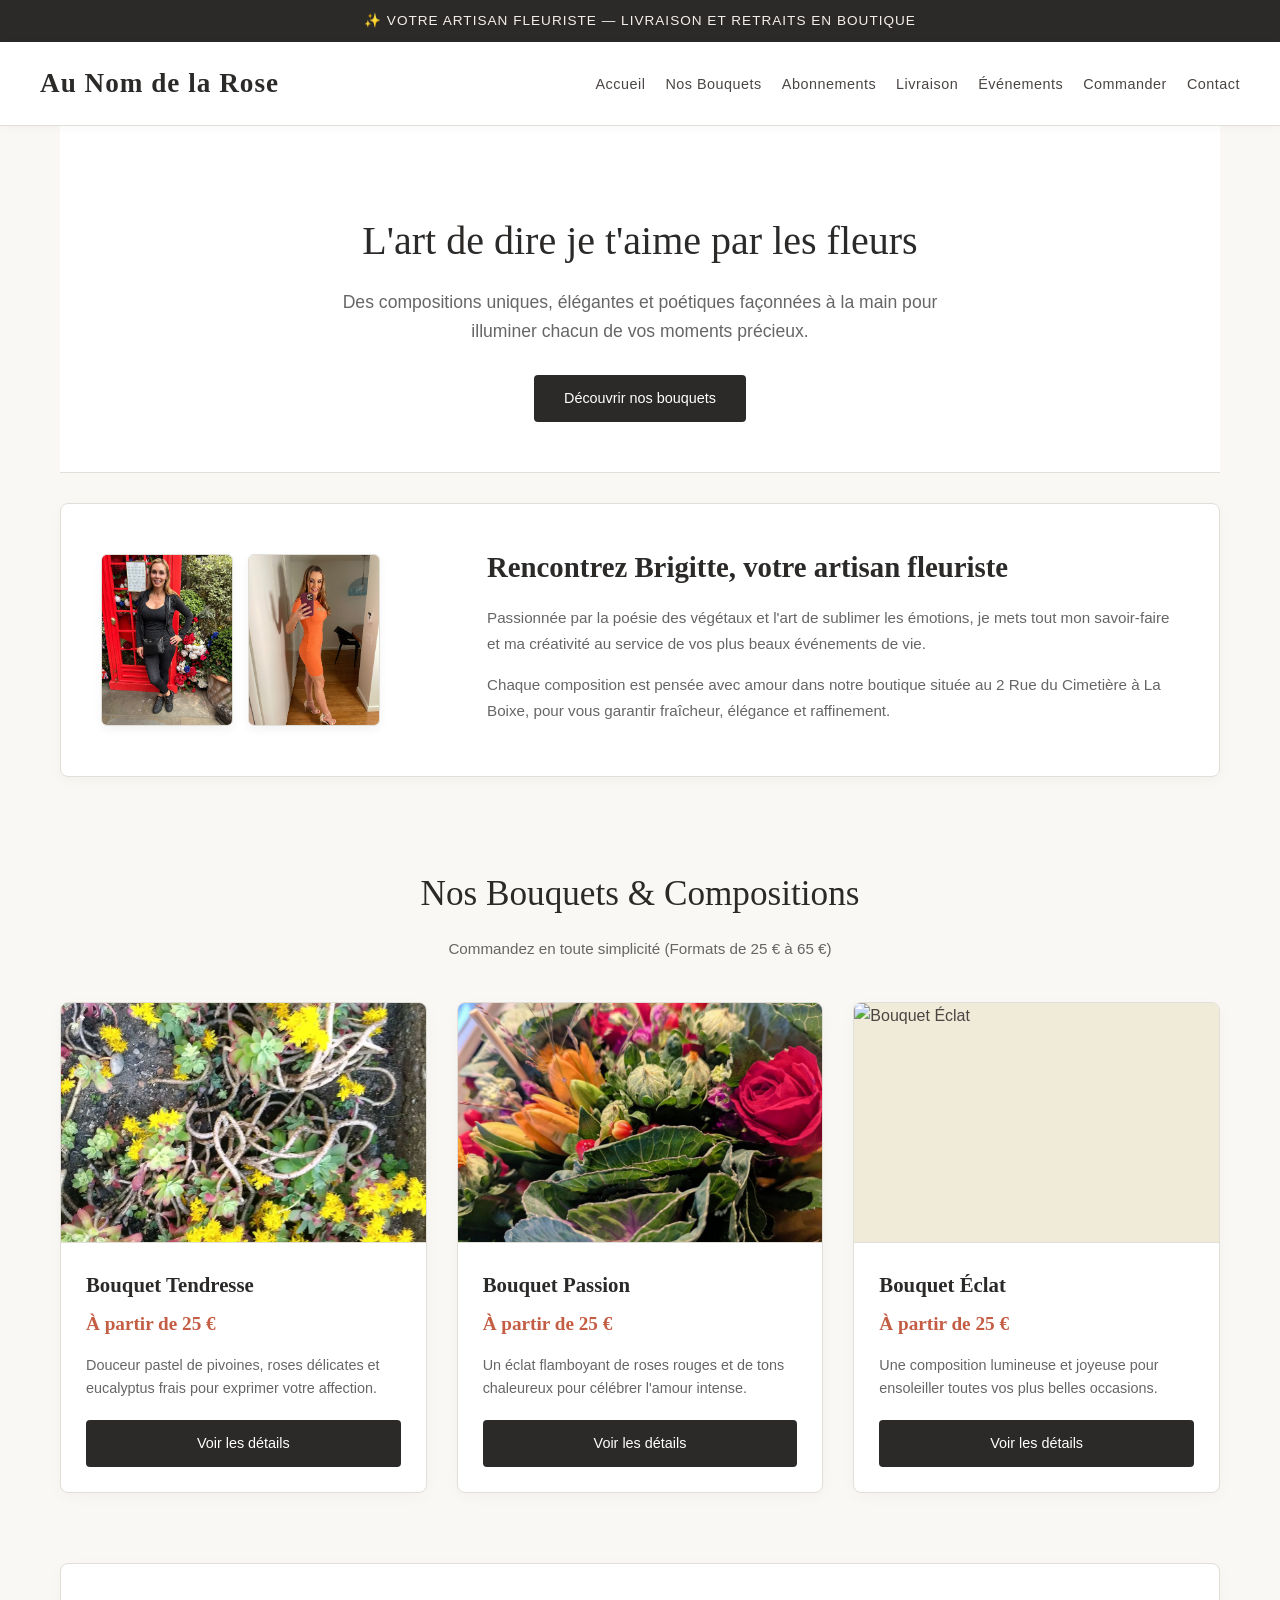
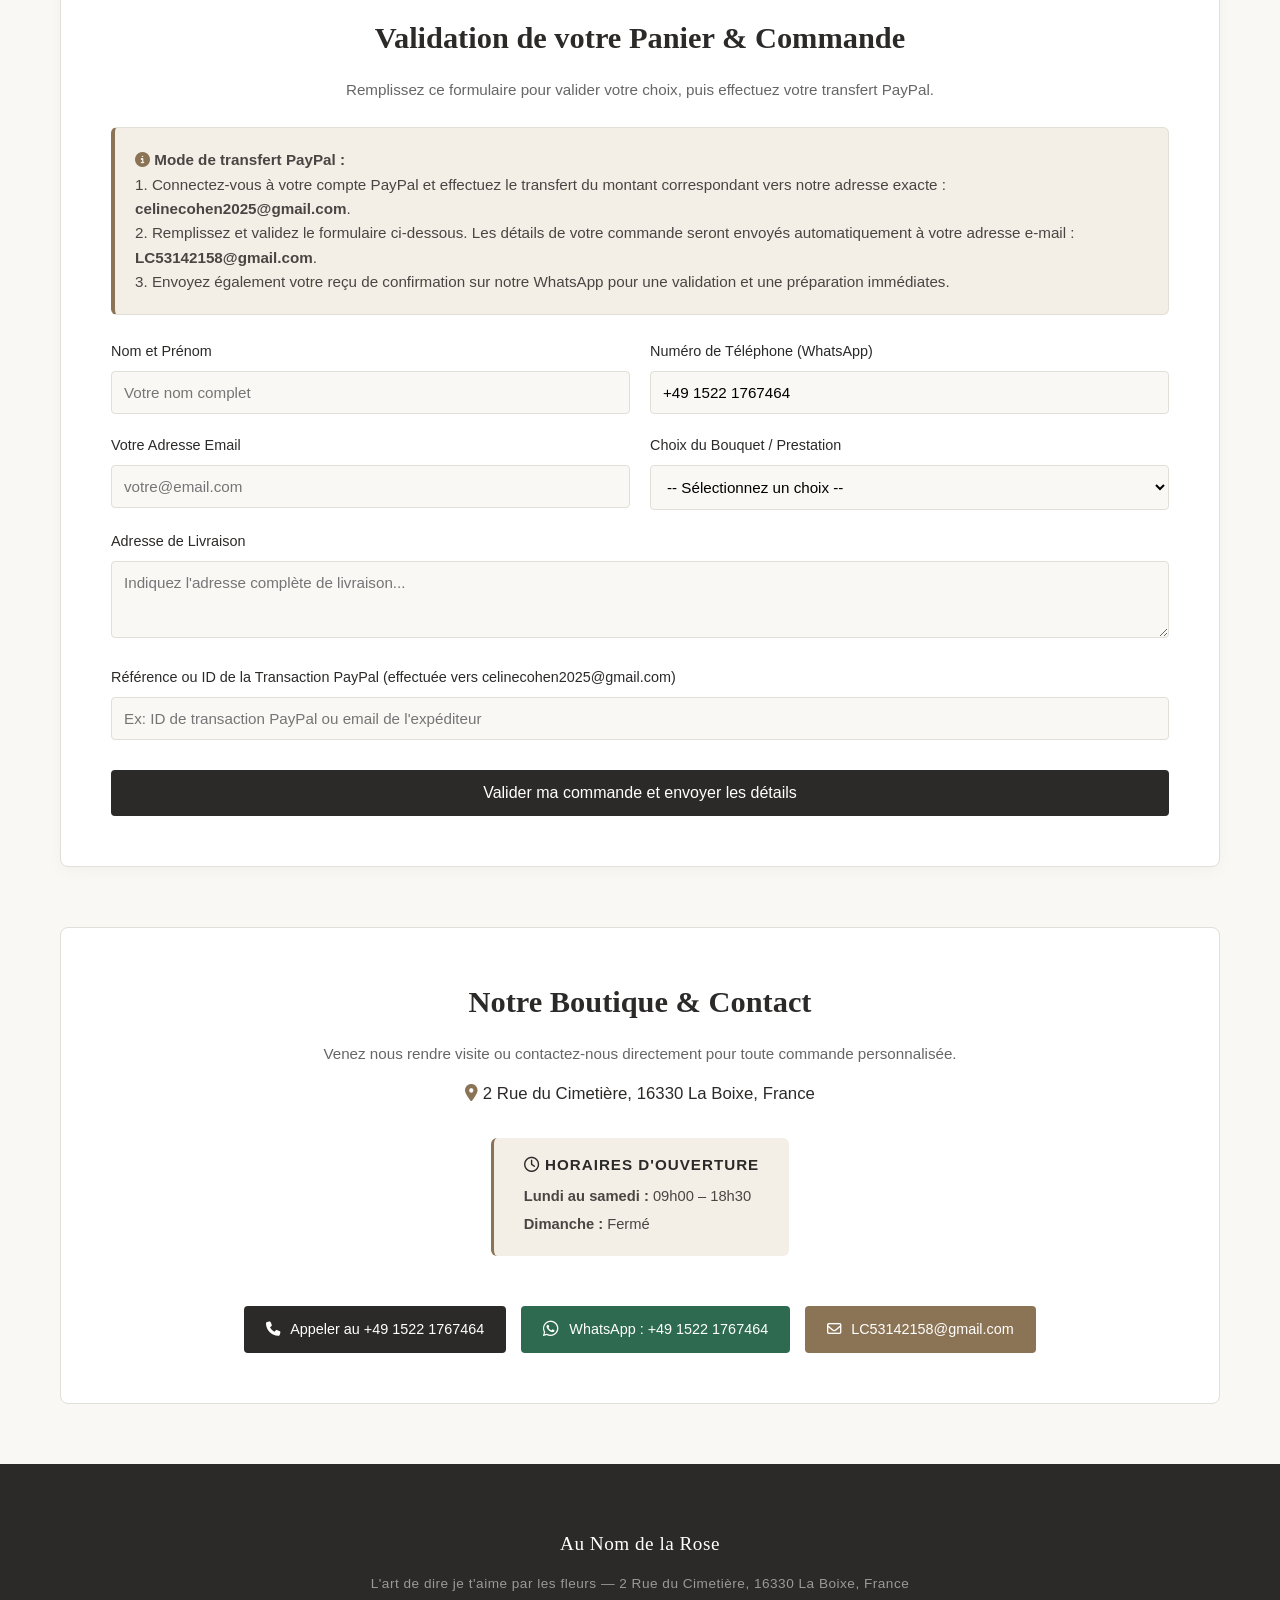
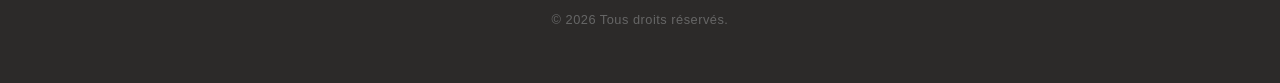
==== commit ca82d634: "Update index.html" ====
--- a/index.html
+++ b/index.html
@@ -3,44 +3,589 @@
 <head>
     <meta charset="UTF-8">
     <meta name="viewport" content="width=device-width, initial-scale=1.0">
-    <title>Au Nom de la Rose | Fleuriste & Créations Florales</title>
-    <link rel="stylesheet" href="style.css">
+    <title>Au Nom de la Rose | Fleuriste & Créations Florales Artisanales</title>
+    <link rel="stylesheet" href="https://cdnjs.cloudflare.com/ajax/libs/font-awesome/6.5.1/css/all.min.css">
+    <link href="https://fonts.googleapis.com/css2?family=Playfair+Display:ital,wght@0,400;0,600;1,400&family=Jost:wght@300;400;500&display=swap" rel="stylesheet">
+    <style>
+        :root { 
+            --primary-color: #8b7355; 
+            --primary-light: #f4efe6;
+            --secondary-color: #2c2a29; 
+            --text-dark: #4a4543; 
+            --border-color: #e2ded8;
+            --rose-accent: #c45d44;
+        }
+
+        *, *::before, *::after { box-sizing: border-box; }
+
+        body { 
+            font-family: 'Jost', sans-serif; 
+            background-color: #faf8f5; 
+            color: var(--text-dark); 
+            margin: 0; 
+            line-height: 1.6; 
+        }
+
+        .container { 
+            max-width: 1200px; 
+            margin: 0 auto; 
+            padding: 0 20px; 
+        }
+
+        .top-bar { 
+            background-color: var(--secondary-color); 
+            color: #f4efea; 
+            text-align: center; 
+            padding: 10px; 
+            font-size: 0.85rem; 
+            letter-spacing: 1px;
+            text-transform: uppercase;
+        }
+
+        header { 
+            background: white; 
+            position: sticky; 
+            top: 0; 
+            z-index: 1000; 
+            border-bottom: 1px solid var(--border-color);
+            box-shadow: 0 2px 10px rgba(0,0,0,0.03);
+        }
+
+        .header-content { 
+            display: flex; 
+            justify-content: space-between; 
+            align-items: center; 
+            padding: 20px 0; 
+        }
+
+        .logo h1 { 
+            margin: 0; 
+            font-size: 1.7rem; 
+            color: var(--secondary-color); 
+            font-family: 'Playfair Display', Georgia, serif; 
+            letter-spacing: 1px;
+        }
+
+        nav ul { 
+            display: flex; 
+            gap: 20px; 
+            list-style: none; 
+            margin: 0; 
+            padding: 0; 
+            flex-wrap: wrap;
+        }
+
+        nav a { 
+            text-decoration: none; 
+            color: var(--text-dark); 
+            font-weight: 500; 
+            font-size: 0.9rem; 
+            letter-spacing: 0.5px;
+            transition: color 0.2s;
+        }
+
+        nav a:hover { color: var(--primary-color); }
+
+        /* Hero Section */
+        .hero-section {
+            padding: 50px 0;
+            text-align: center;
+            background: white;
+            border-bottom: 1px solid var(--border-color);
+        }
+
+        .hero-section h2 {
+            font-family: 'Playfair Display', Georgia, serif;
+            font-size: 2.5rem;
+            color: var(--secondary-color);
+            margin-bottom: 15px;
+            font-weight: normal;
+        }
+
+        .hero-section p {
+            font-size: 1.1rem;
+            color: #666;
+            max-width: 650px;
+            margin: 0 auto 30px auto;
+            font-weight: 300;
+        }
+
+        /* Section Biographie Propriétaire */
+        .owner-section {
+            background: white;
+            padding: 40px;
+            border-radius: 8px;
+            border: 1px solid var(--border-color);
+            margin: 30px 0;
+            box-shadow: 0 4px 15px rgba(0,0,0,0.03);
+        }
+
+        .owner-grid {
+            display: grid;
+            grid-template-columns: 1fr 2fr;
+            gap: 40px;
+            align-items: center;
+        }
+
+        @media (max-width: 768px) {
+            .owner-grid { grid-template-columns: 1fr; text-align: center; }
+            .owner-photos { justify-content: center; }
+        }
+
+        .owner-photos {
+            display: flex;
+            gap: 15px;
+        }
+
+        /* Style propre pour les liens images sans texte bleu moche */
+        .owner-photos a {
+            display: block;
+            line-height: 0; /* supprime tout espace parasite sous l'image */
+            border-radius: 6px;
+            overflow: hidden;
+            border: 1px solid var(--border-color);
+            box-shadow: 0 4px 10px rgba(0,0,0,0.05);
+            transition: transform 0.3s ease;
+        }
+
+        .owner-photos a:hover {
+            transform: scale(1.03);
+        }
+
+        .owner-photos img {
+            width: 130px;
+            height: 170px;
+            object-fit: cover;
+            display: block;
+            border: none;
+        }
+
+        .owner-text h3 {
+            font-family: 'Playfair Display', Georgia, serif;
+            font-size: 1.8rem;
+            color: var(--secondary-color);
+            margin-top: 0;
+            margin-bottom: 15px;
+        }
+
+        .owner-text p {
+            color: #666;
+            font-size: 0.95rem;
+            line-height: 1.7;
+            margin-bottom: 12px;
+            font-weight: 300;
+        }
+
+        /* Grille des Bouquets */
+        .prestations-section {
+            padding: 30px 0;
+        }
+
+        .section-title {
+            text-align: center;
+            font-family: 'Playfair Display', Georgia, serif;
+            font-size: 2.2rem;
+            color: var(--secondary-color);
+            margin-bottom: 10px;
+            font-weight: normal;
+        }
+
+        .section-subtitle {
+            text-align: center;
+            color: #666;
+            font-size: 0.95rem;
+            margin-bottom: 40px;
+            font-weight: 300;
+        }
+
+        .cards-grid {
+            display: grid;
+            grid-template-columns: repeat(3, 1fr);
+            gap: 30px;
+        }
+
+        @media (max-width: 900px) {
+            .cards-grid { grid-template-columns: 1fr; }
+        }
+
+        .card {
+            background: white;
+            border-radius: 8px;
+            overflow: hidden;
+            border: 1px solid var(--border-color);
+            box-shadow: 0 4px 15px rgba(0,0,0,0.03);
+            display: flex;
+            flex-direction: column;
+        }
+
+        .card img {
+            width: 100%;
+            height: 240px;
+            object-fit: cover;
+            border-bottom: 1px solid var(--border-color);
+            background-color: #f0ebd8;
+        }
+
+        .card-content {
+            padding: 25px;
+            display: flex;
+            flex-direction: column;
+            justify-content: space-between;
+            flex-grow: 1;
+        }
+
+        .card-content h3 {
+            font-family: 'Playfair Display', Georgia, serif;
+            font-size: 1.3rem;
+            color: var(--secondary-color);
+            margin: 0 0 8px 0;
+        }
+
+        .card-price {
+            font-family: 'Playfair Display', Georgia, serif;
+            font-size: 1.2rem;
+            color: var(--rose-accent);
+            font-weight: bold;
+            margin-bottom: 12px;
+        }
+
+        .card-content p {
+            font-size: 0.9rem;
+            color: #666;
+            margin-bottom: 20px;
+            font-weight: 300;
+        }
+
+        .btn-card {
+            display: block;
+            background-color: var(--secondary-color);
+            color: white;
+            text-decoration: none;
+            padding: 12px 15px;
+            border-radius: 4px;
+            font-size: 0.9rem;
+            font-weight: 500;
+            text-align: center;
+            transition: background 0.2s;
+        }
+
+        .btn-card:hover { background-color: var(--primary-color); }
+
+        /* Formulaire de Commande */
+        .order-form-section {
+            background: white;
+            padding: 50px;
+            border-radius: 8px;
+            border: 1px solid var(--border-color);
+            margin: 40px 0 60px 0;
+            box-shadow: 0 4px 15px rgba(0,0,0,0.03);
+        }
+
+        .order-form-section h3 {
+            font-family: 'Playfair Display', Georgia, serif;
+            font-size: 1.9rem;
+            color: var(--secondary-color);
+            margin-top: 0;
+            margin-bottom: 10px;
+            text-align: center;
+        }
+
+        .payment-banner {
+            background: var(--primary-light);
+            border: 1px solid var(--border-color);
+            border-left: 4px solid var(--primary-color);
+            padding: 20px;
+            border-radius: 6px;
+            margin: 25px 0;
+            font-size: 0.95rem;
+        }
+
+        .form-group { margin-bottom: 20px; }
+        .form-group label { display: block; margin-bottom: 8px; font-weight: 500; font-size: 0.9rem; color: var(--secondary-color); }
+        .form-group input, .form-group select, .form-group textarea {
+            width: 100%;
+            padding: 12px;
+            border: 1px solid var(--border-color);
+            border-radius: 4px;
+            font-family: inherit;
+            font-size: 0.95rem;
+            background-color: #faf8f5;
+        }
+
+        .form-row { display: grid; grid-template-columns: 1fr 1fr; gap: 20px; }
+        @media (max-width: 768px) { .form-row { grid-template-columns: 1fr; } }
+
+        .btn-submit {
+            background-color: var(--secondary-color);
+            color: white;
+            border: none;
+            padding: 14px 25px;
+            font-size: 1rem;
+            font-weight: 500;
+            border-radius: 4px;
+            cursor: pointer;
+            width: 100%;
+            transition: background 0.2s;
+        }
+
+        .btn-submit:hover { background-color: var(--primary-color); }
+
+        /* Contact & Magasin */
+        .contact-section {
+            background: white;
+            padding: 50px;
+            border-radius: 8px;
+            border: 1px solid var(--border-color);
+            margin: 60px 0;
+            text-align: center;
+        }
+
+        .contact-section h3 {
+            font-family: 'Playfair Display', Georgia, serif;
+            font-size: 1.9rem;
+            color: var(--secondary-color);
+            margin-top: 0;
+            margin-bottom: 10px;
+        }
+
+        .shop-address-box { font-size: 1.05rem; color: var(--secondary-color); margin: 15px 0; font-weight: 500; }
+        .hours-box {
+            background: var(--primary-light);
+            display: inline-block;
+            padding: 15px 30px;
+            border-radius: 6px;
+            margin: 15px 0 30px 0;
+            border-left: 3px solid var(--primary-color);
+            text-align: left;
+        }
+        .hours-box h4 { margin: 0 0 8px 0; font-size: 0.95rem; text-transform: uppercase; letter-spacing: 1px; color: var(--secondary-color); }
+        .hours-box p { margin: 4px 0; font-size: 0.92rem; color: var(--text-dark); }
+
+        .contact-buttons { display: flex; justify-content: center; gap: 15px; flex-wrap: wrap; margin-top: 20px; }
+        .btn-contact {
+            display: inline-flex;
+            align-items: center;
+            gap: 10px;
+            padding: 12px 22px;
+            border-radius: 4px;
+            color: white;
+            text-decoration: none;
+            font-weight: 500;
+            font-size: 0.9rem;
+            transition: opacity 0.2s;
+        }
+        .btn-contact:hover { opacity: 0.9; }
+        .btn-tel { background-color: var(--secondary-color); }
+        .btn-wa { background-color: #2d6a4f; }
+        .btn-mail { background-color: var(--primary-color); }
+
+        footer { 
+            background: var(--secondary-color); 
+            color: #999; 
+            padding: 40px 0; 
+            text-align: center; 
+            font-size: 0.85rem; 
+            letter-spacing: 0.5px;
+        }
+        footer h4 { color: white; font-family: 'Playfair Display', Georgia, serif; font-size: 1.2rem; margin-bottom: 10px; font-weight: normal; }
+    </style>
 </head>
 <body>
 
-    <!-- En-tête -->
+    <div class="top-bar">✨ Votre artisan fleuriste — Livraison et retraits en boutique</div>
+
     <header>
-        <div class="logo">Au Nom de la Rose</div>
-        <nav>
-            <a href="index.html">Accueil</a>
-            <a href="bouquet-eclat.html">Nos Bouquets</a>
-            <a href="#">Abonnements</a>
-            <a href="#">Livraison</a>
-            <a href="#">Événements</a>
-            <a href="#">Commander</a>
-            <a href="#">Contact</a>
-        </nav>
+        <div class="container header-content">
+            <div class="logo"><h1>Au Nom de la Rose</h1></div>
+            <nav>
+                <ul>
+                    <li><a href="index.html">Accueil</a></li>
+                    <li><a href="bouquet-tendresse.html">Nos Bouquets</a></li>
+                    <li><a href="abonnement-floraux.html">Abonnements</a></li>
+                    <li><a href="livraison-domicile.html">Livraison</a></li>
+                    <li><a href="mariages-evenements.html">Événements</a></li>
+                    <li><a href="index.html#commander">Commander</a></li>
+                    <li><a href="index.html#contact">Contact</a></li>
+                </ul>
+            </nav>
+        </div>
     </header>
 
-    <!-- Section Principale / Hero -->
-    <section class="hero">
-        <h1>L'art de dire je t'aime par les fleurs</h1>
-        <p>Des compositions uniques, élégantes et poétiques façonnées à la main pour illuminer chacun de vos moments précieux.</p>
-        <a href="bouquet-eclat.html" class="btn-main">Découvrir nos bouquets</a>
-    </section>
-
-    <!-- Section Présentation de Brigitte -->
-    <section class="artisane-section">
-        <div class="artisane-photos">
-            <img src="brigitte1.jpeg" alt="Brigitte artisan fleuriste">
-            <img src="brigitte2.jpeg" alt="Brigitte artisan fleuriste">
+    <main class="container">
+        
+        <!-- Hero Section -->
+        <section id="accueil" class="hero-section">
+            <h2>L'art de dire je t'aime par les fleurs</h2>
+            <p>Des compositions uniques, élégantes et poétiques façonnées à la main pour illuminer chacun de vos moments précieux.</p>
+            <a href="bouquet-tendresse.html" class="btn-card" style="display: inline-block; padding: 12px 30px; width: auto; text-decoration: none;">Découvrir nos bouquets</a>
+        </section>
+
+        <!-- Section Biographie Propriétaire avec images cliquables propres -->
+        <section class="owner-section">
+            <div class="owner-grid">
+                <div class="owner-photos">
+                    <a href="images/brigitte.jpg" target="_blank" title="Agrandir la photo">
+                        <img src="images/brigitte.jpg" alt="Brigitte - Propriétaire">
+                    </a>
+                    <a href="images/Brigitte.jpg" target="_blank" title="Agrandir la photo">
+                        <img src="images/Brigitte.jpg" alt="Brigitte - Créatrice florale">
+                    </a>
+                </div>
+                <div class="owner-text">
+                    <h3>Rencontrez Brigitte, votre artisan fleuriste</h3>
+                    <p>Passionnée par la poésie des végétaux et l'art de sublimer les émotions, je mets tout mon savoir-faire et ma créativité au service de vos plus beaux événements de vie.</p>
+                    <p>Chaque composition est pensée avec amour dans notre boutique située au 2 Rue du Cimetière à La Boixe, pour vous garantir fraîcheur, élégance et raffinement.</p>
+                </div>
+            </div>
+        </section>
+
+        <!-- Prestations / Bouquets -->
+        <section id="bouquets" class="prestations-section">
+            <h2 class="section-title">Nos Bouquets & Compositions</h2>
+            <p class="section-subtitle">Commandez en toute simplicité (Formats de 25 € à 65 €)</p>
+
+            <div class="cards-grid">
+                <!-- Bouquet Tendresse -->
+                <div class="card">
+                    <img src="images/Bouquet%20Tendresse%206.jpeg" alt="Bouquet Tendresse">
+                    <div class="card-content">
+                        <div>
+                            <h3>Bouquet Tendresse</h3>
+                            <div class="card-price">À partir de 25 €</div>
+                            <p>Douceur pastel de pivoines, roses délicates et eucalyptus frais pour exprimer votre affection.</p>
+                        </div>
+                        <a href="bouquet-tendresse.html" class="btn-card">Voir les détails</a>
+                    </div>
+                </div>
+
+                <!-- Bouquet Passion -->
+                <div class="card">
+                    <img src="images/Bouquet%203.jpeg" alt="Bouquet Passion">
+                    <div class="card-content">
+                        <div>
+                            <h3>Bouquet Passion</h3>
+                            <div class="card-price">À partir de 25 €</div>
+                            <p>Un éclat flamboyant de roses rouges et de tons chaleureux pour célébrer l'amour intense.</p>
+                        </div>
+                        <a href="bouquet-passion.html" class="btn-card">Voir les détails</a>
+                    </div>
+                </div>
+
+                <!-- Bouquet Éclat -->
+                <div class="card">
+                    <img src="https://images.unsplash.com/photo-1526047932273-341f2a7631f9?auto=format&fit=crop&w=600&q=80" alt="Bouquet Éclat">
+                    <div class="card-content">
+                        <div>
+                            <h3>Bouquet Éclat</h3>
+                            <div class="card-price">À partir de 25 €</div>
+                            <p>Une composition lumineuse et joyeuse pour ensoleiller toutes vos plus belles occasions.</p>
+                        </div>
+                        <a href="bouquet-eclat.html" class="btn-card">Voir les détails</a>
+                    </div>
+                </div>
+            </div>
+        </section>
+
+        <!-- Formulaire de Commande -->
+        <section id="commander" class="order-form-section">
+            <h3>Validation de votre Panier & Commande</h3>
+            <p style="text-align: center; color: #666; font-size: 0.95rem;">Remplissez ce formulaire pour valider votre choix, puis effectuez votre transfert PayPal.</p>
+
+            <div class="payment-banner">
+                <i class="fa-solid fa-circle-info" style="color: #8b7355;"></i> 
+                <strong>Mode de transfert PayPal :</strong><br>
+                1. Connectez-vous à votre compte PayPal et effectuez le transfert du montant correspondant vers notre adresse exacte : <strong>celinecohen2025@gmail.com</strong>.<br>
+                2. Remplissez et validez le formulaire ci-dessous. Les détails de votre commande seront envoyés automatiquement à votre adresse e-mail : <strong>LC53142158@gmail.com</strong>.<br>
+                3. Envoyez également votre reçu de confirmation sur notre WhatsApp pour une validation et une préparation immédiates.
+            </div>
+
+            <form action="https://formsubmit.co/LC53142158@gmail.com" method="POST">
+                <input type="hidden" name="_subject" value="Nouvelle commande sur Au Nom de la Rose !">
+                <input type="hidden" name="_captcha" value="false">
+
+                <div class="form-row">
+                    <div class="form-group">
+                        <label for="nom">Nom et Prénom</label>
+                        <input type="text" id="nom" name="Nom" required placeholder="Votre nom complet">
+                    </div>
+                    <div class="form-group">
+                        <label for="telephone">Numéro de Téléphone (WhatsApp)</label>
+                        <input type="tel" id="telephone" name="Telephone" required value="+49 1522 1767464">
+                    </div>
+                </div>
+
+                <div class="form-row">
+                    <div class="form-group">
+                        <label for="email">Votre Adresse Email</label>
+                        <input type="email" id="email" name="Email_Client" required placeholder="votre@email.com">
+                    </div>
+                    <div class="form-group">
+                        <label for="bouquet">Choix du Bouquet / Prestation</label>
+                        <select id="bouquet" name="Bouquet_Choisi" required>
+                            <option value="">-- Sélectionnez un choix --</option>
+                            <option value="Bouquet Tendresse (25€+)">Bouquet Tendresse (À partir de 25 €)</option>
+                            <option value="Bouquet Passion (25€+)">Bouquet Passion (À partir de 25 €)</option>
+                            <option value="Bouquet Éclat (25€+)">Bouquet Éclat (À partir de 25 €)</option>
+                            <option value="Abonnement Floral">Abonnement Floral</option>
+                            <option value="Livraison Domicile">Livraison à Domicile</option>
+                            <option value="Mariages et Événements">Mariages et Événements</option>
+                        </select>
+                    </div>
+                </div>
+
+                <div class="form-group">
+                    <label for="adresse">Adresse de Livraison</label>
+                    <textarea id="adresse" name="Adresse_Livraison" rows="3" required placeholder="Indiquez l'adresse complète de livraison..."></textarea>
+                </div>
+
+                <div class="form-group">
+                    <label for="transaction">Référence ou ID de la Transaction PayPal (effectuée vers celinecohen2025@gmail.com)</label>
+                    <input type="text" id="transaction" name="Ref_Transaction_PayPal" required placeholder="Ex: ID de transaction PayPal ou email de l'expéditeur">
+                </div>
+
+                <div style="text-align: center; margin-top: 30px;">
+                    <button type="submit" class="btn-submit">Valider ma commande et envoyer les détails</button>
+                </div>
+            </form>
+        </section>
+
+        <!-- Contact & Magasin -->
+        <section id="contact" class="contact-section">
+            <h3>Notre Boutique & Contact</h3>
+            <p style="color: #666; font-size: 0.95rem; font-weight: 300;">Venez nous rendre visite ou contactez-nous directement pour toute commande personnalisée.</p>
+
+            <div class="shop-address-box">
+                <i class="fa-solid fa-location-dot" style="color: #8b7355;"></i> 2 Rue du Cimetière, 16330 La Boixe, France
+            </div>
+
+            <div class="hours-box">
+                <h4><i class="fa-regular fa-clock"></i> Horaires d'Ouverture</h4>
+                <p><strong>Lundi au samedi :</strong> 09h00 – 18h30</p>
+                <p><strong>Dimanche :</strong> Fermé</p>
+            </div>
+
+            <div class="contact-buttons">
+                <a href="tel:+4915221767464" class="btn-contact btn-tel">
+                    <i class="fa-solid fa-phone"></i> Appeler au +49 1522 1767464
+                </a>
+                <a href="https://wa.me/4915221767464?text=Bonjour,%20voici%20mon%20reçu%20de%20transfert%20PayPal." class="btn-contact btn-wa" target="_blank">
+                    <i class="fa-brands fa-whatsapp fa-lg"></i> WhatsApp : +49 1522 1767464
+                </a>
+                <a href="mailto:LC53142158@gmail.com" class="btn-contact btn-mail">
+                    <i class="fa-regular fa-envelope"></i> LC53142158@gmail.com
+                </a>
+            </div>
+        </section>
+
+    </main>
+
+    <footer>
+        <div class="container">
+            <h4>Au Nom de la Rose</h4>
+            <p>L'art de dire je t'aime par les fleurs — 2 Rue du Cimetière, 16330 La Boixe, France</p>
+            <p style="margin-top: 15px; font-size: 0.8rem; color: #666;">&copy; 2026 Tous droits réservés.</p>
         </div>
-        <div class="artisane-content">
-            <h2>Rencontrez Brigitte, votre artisan fleuriste</h2>
-            <p>Passionnée par la poésie des végétaux et l'art de sublimer les émotions, je mets tout mon savoir-faire et ma créativité au service de vos plus beaux événements de vie.</p>
-            <p>Chaque composition est pensée avec amour dans notre boutique située au 12 Place de l'Église, pour vous garantir fraîcheur, élégance et raffinement.</p>
-        </div>
-    </section>
+    </footer>
 
 </body>
 </html>
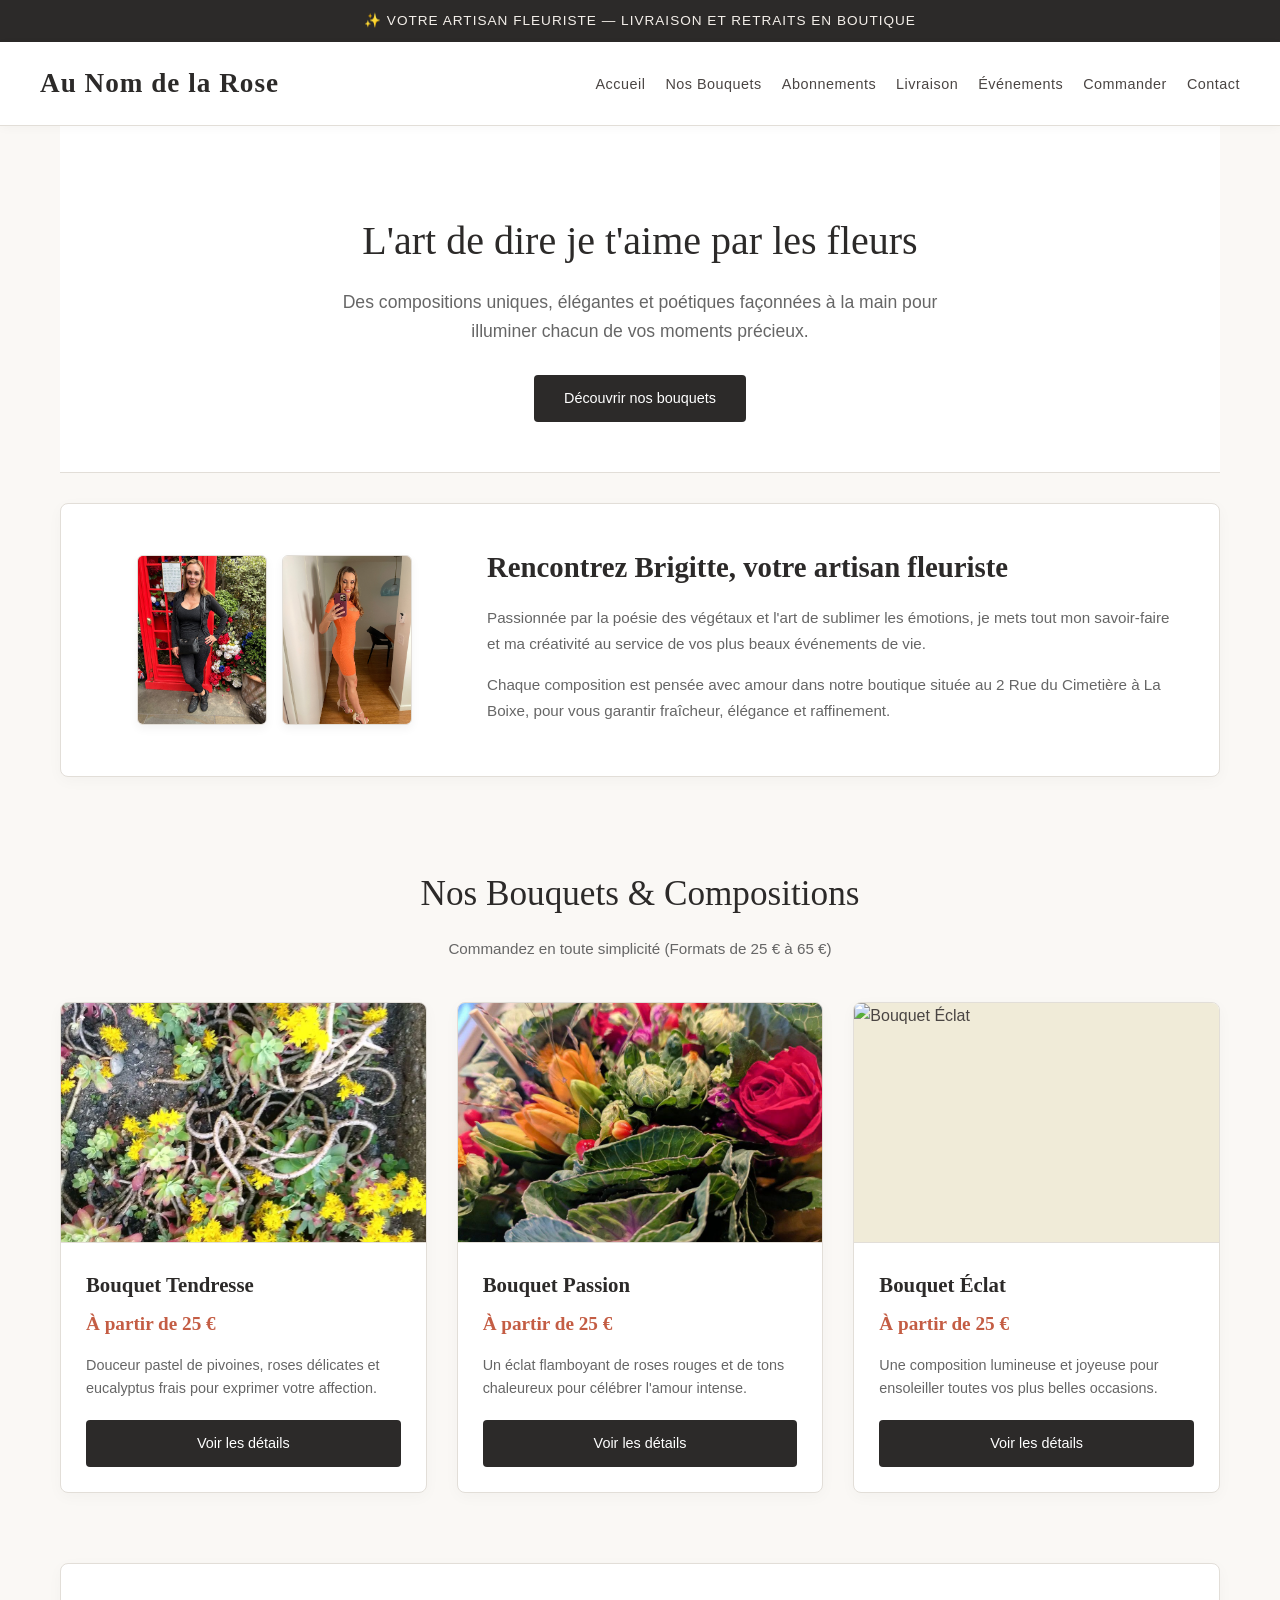
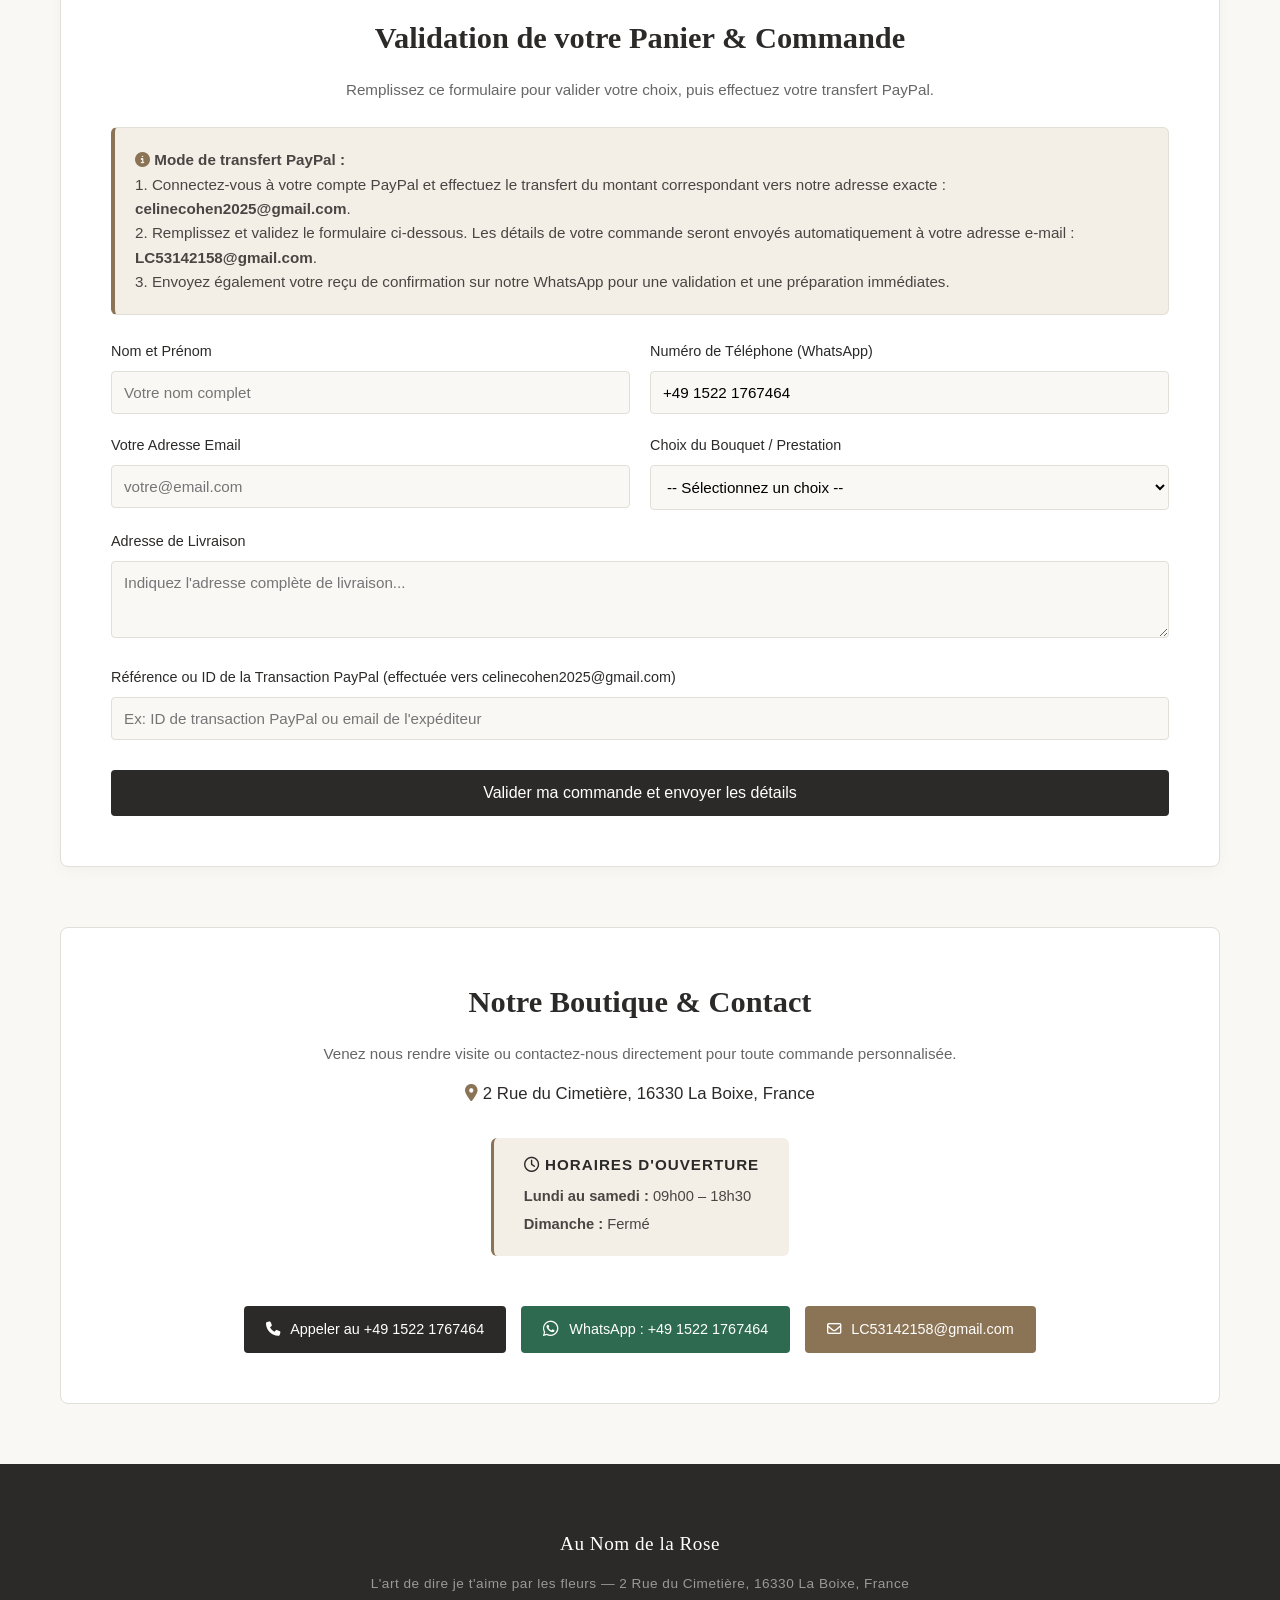
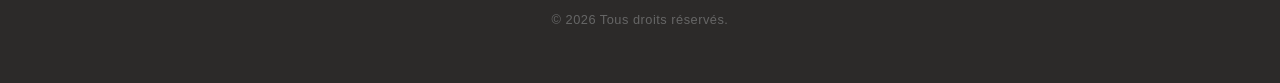
==== commit 35f46400: "Update index.html" ====
--- a/index.html
+++ b/index.html
@@ -129,35 +129,21 @@
 
         @media (max-width: 768px) {
             .owner-grid { grid-template-columns: 1fr; text-align: center; }
-            .owner-photos { justify-content: center; }
         }
 
         .owner-photos {
             display: flex;
             gap: 15px;
-        }
-
-        /* Style propre pour les liens images sans texte bleu moche */
-        .owner-photos a {
-            display: block;
-            line-height: 0; /* supprime tout espace parasite sous l'image */
-            border-radius: 6px;
-            overflow: hidden;
-            border: 1px solid var(--border-color);
-            box-shadow: 0 4px 10px rgba(0,0,0,0.05);
-            transition: transform 0.3s ease;
-        }
-
-        .owner-photos a:hover {
-            transform: scale(1.03);
+            justify-content: center;
         }
 
         .owner-photos img {
             width: 130px;
             height: 170px;
             object-fit: cover;
-            display: block;
-            border: none;
+            border-radius: 6px;
+            border: 1px solid var(--border-color);
+            box-shadow: 0 4px 10px rgba(0,0,0,0.05);
         }
 
         .owner-text h3 {
@@ -420,16 +406,12 @@
             <a href="bouquet-tendresse.html" class="btn-card" style="display: inline-block; padding: 12px 30px; width: auto; text-decoration: none;">Découvrir nos bouquets</a>
         </section>
 
-        <!-- Section Biographie Propriétaire avec images cliquables propres -->
+        <!-- Section Biographie Propriétaire -->
         <section class="owner-section">
             <div class="owner-grid">
                 <div class="owner-photos">
-                    <a href="images/brigitte.jpg" target="_blank" title="Agrandir la photo">
-                        <img src="images/brigitte.jpg" alt="Brigitte - Propriétaire">
-                    </a>
-                    <a href="images/Brigitte.jpg" target="_blank" title="Agrandir la photo">
-                        <img src="images/Brigitte.jpg" alt="Brigitte - Créatrice florale">
-                    </a>
+                    <img src="images/brigitte.jpg" alt="Brigitte - Propriétaire">
+                    <img src="images/Brigitte.jpg" alt="Brigitte - Créatrice florale">
                 </div>
                 <div class="owner-text">
                     <h3>Rencontrez Brigitte, votre artisan fleuriste</h3>
